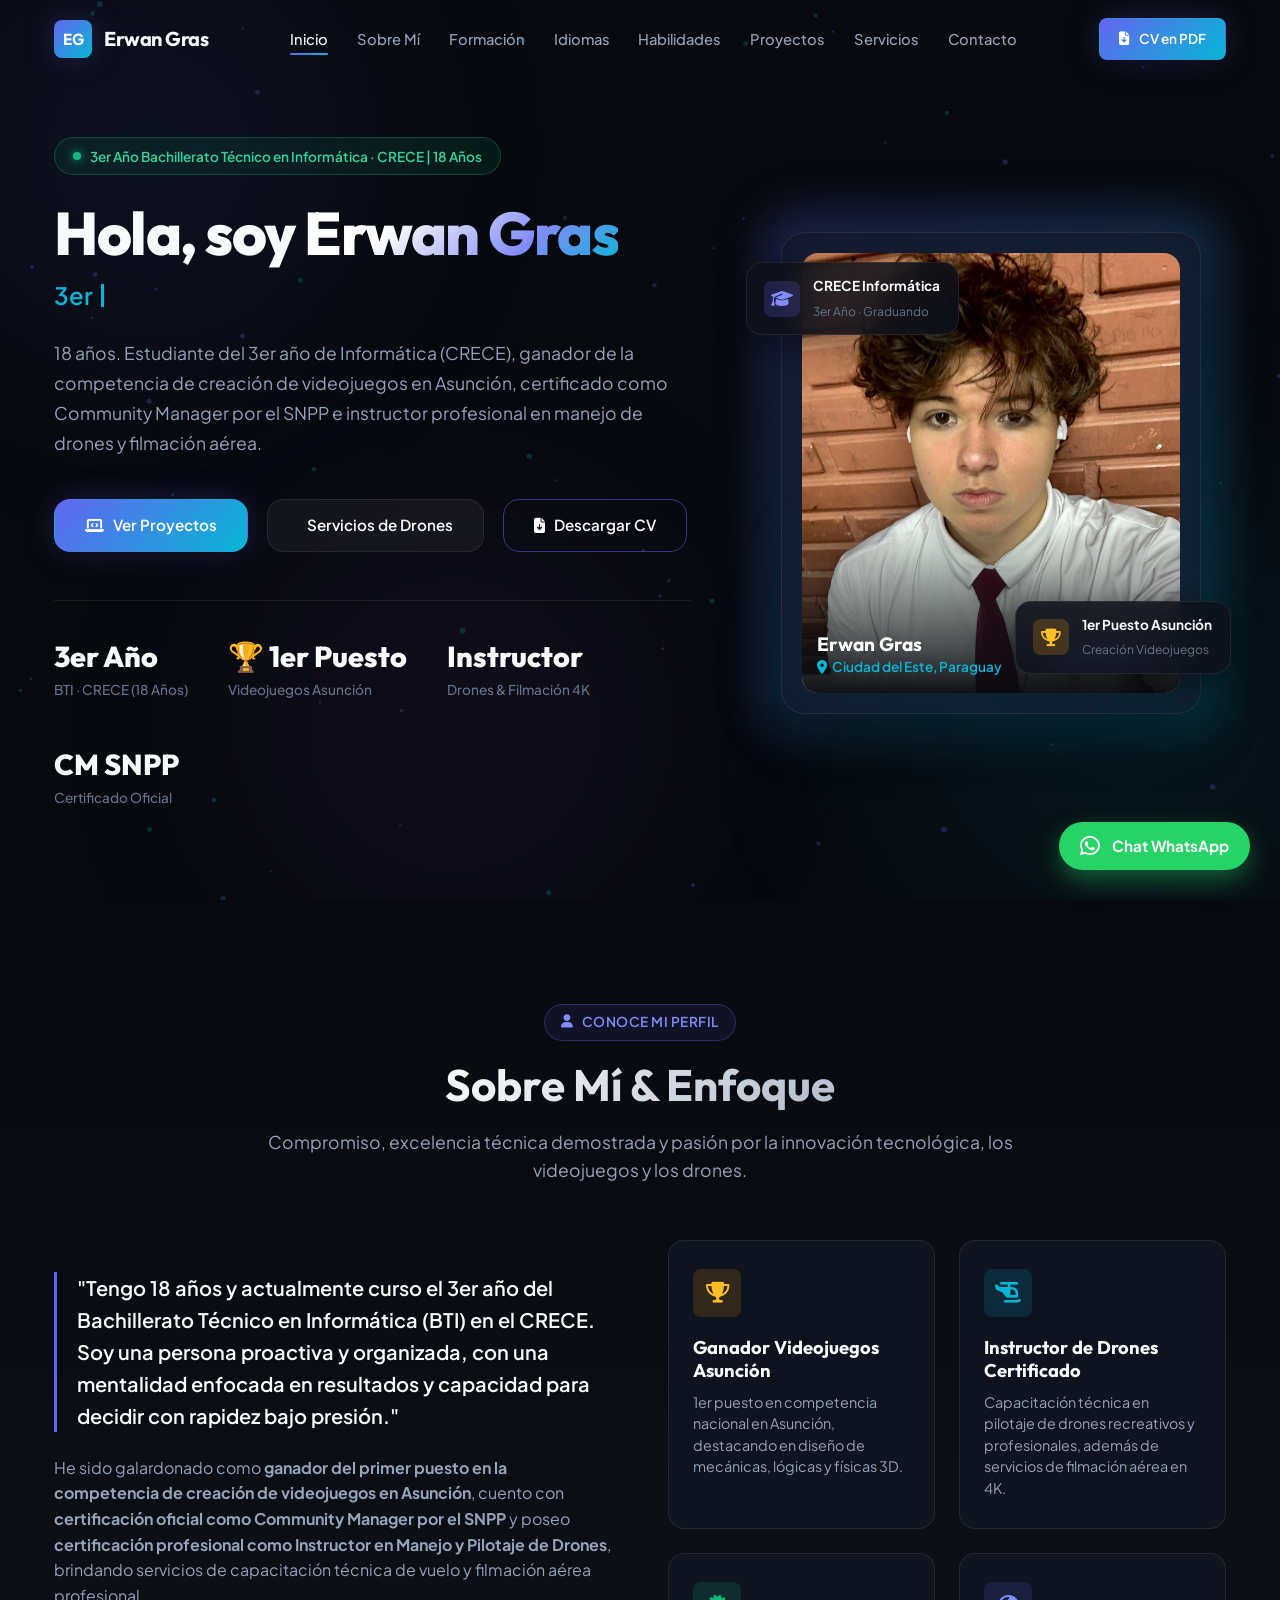
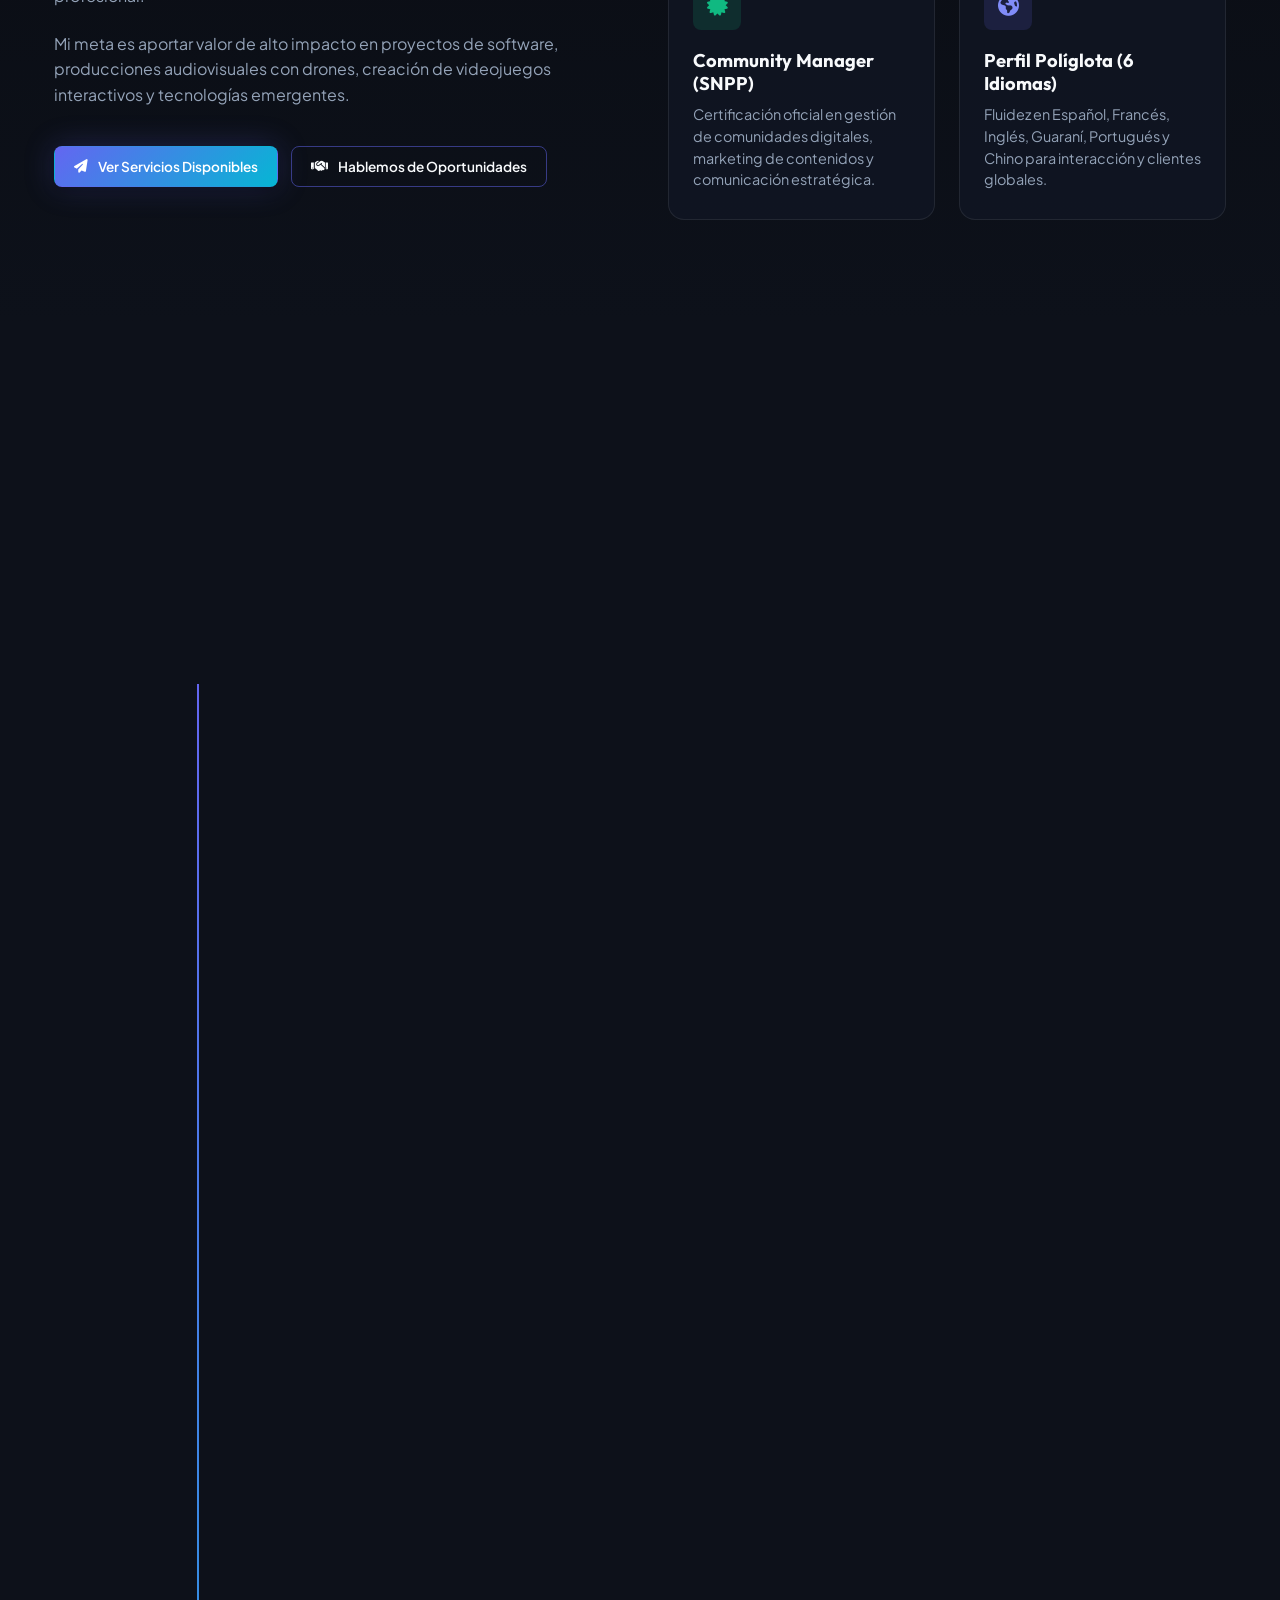
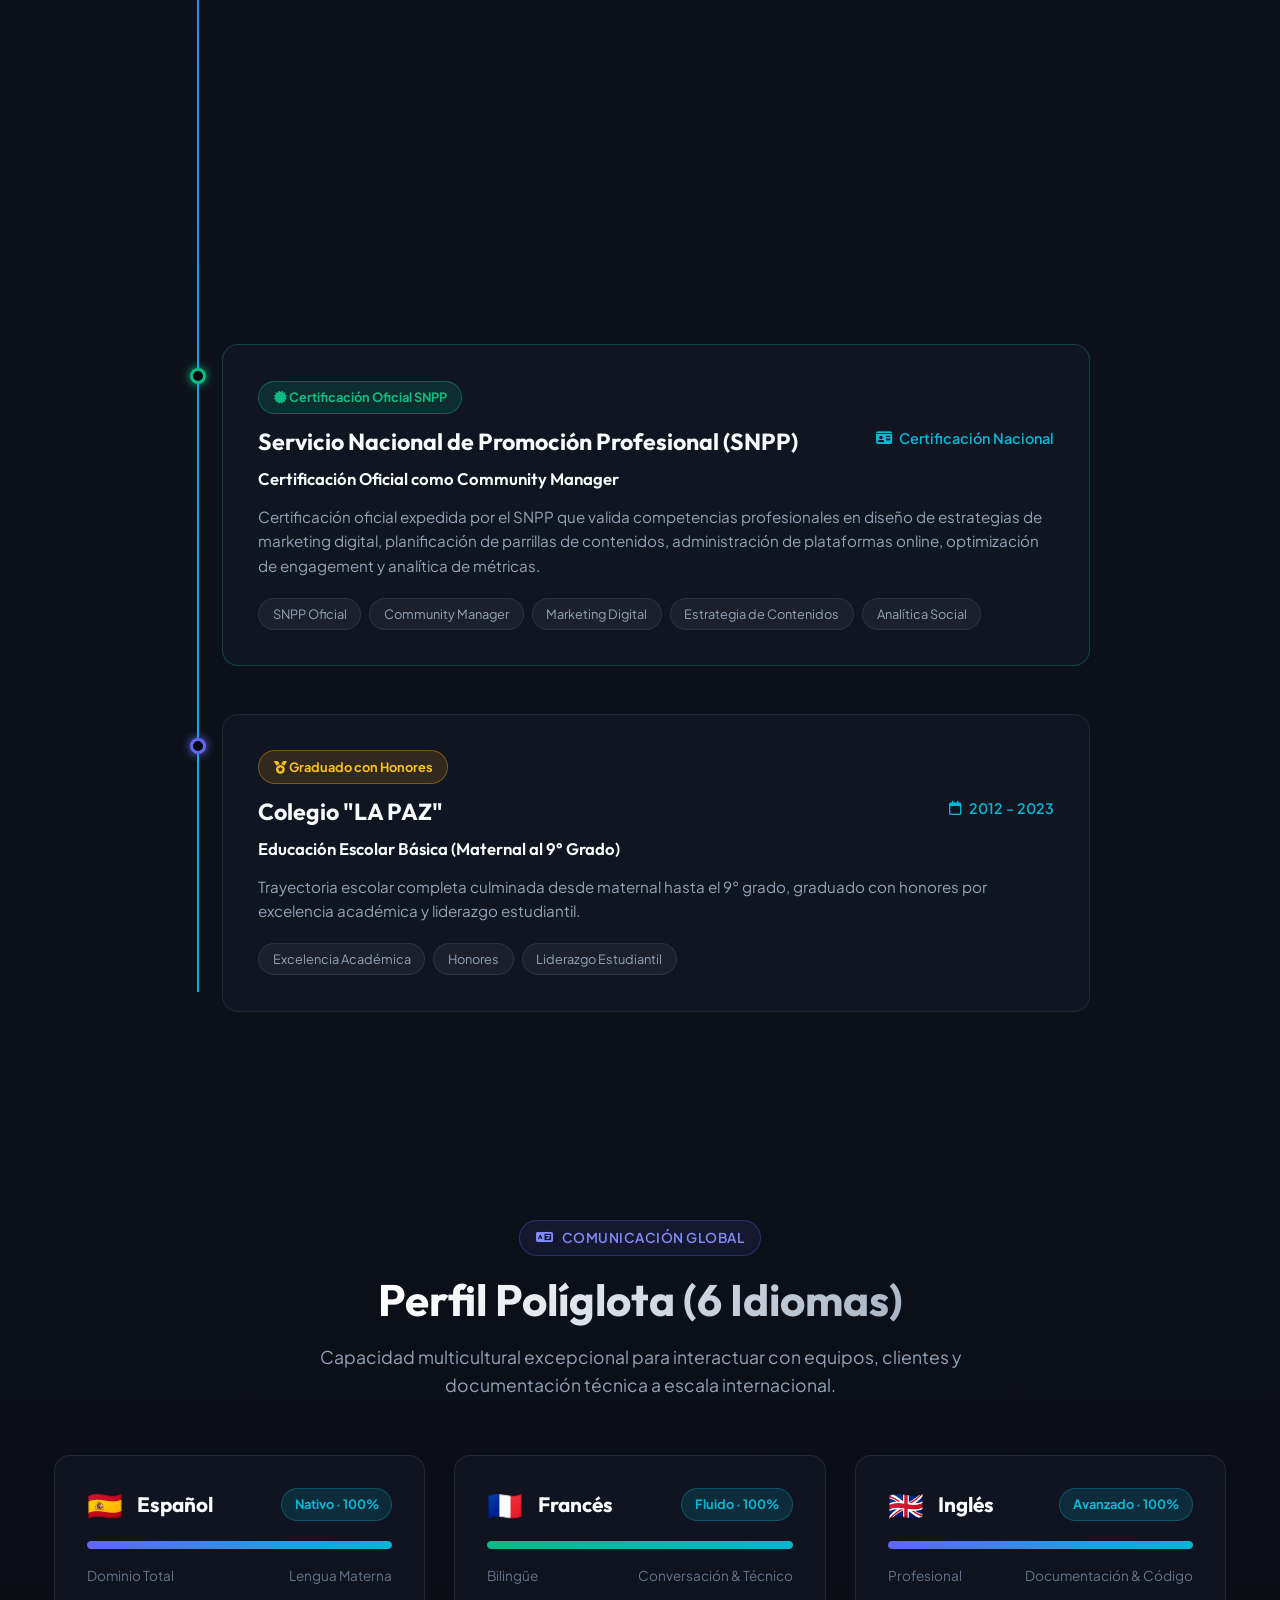
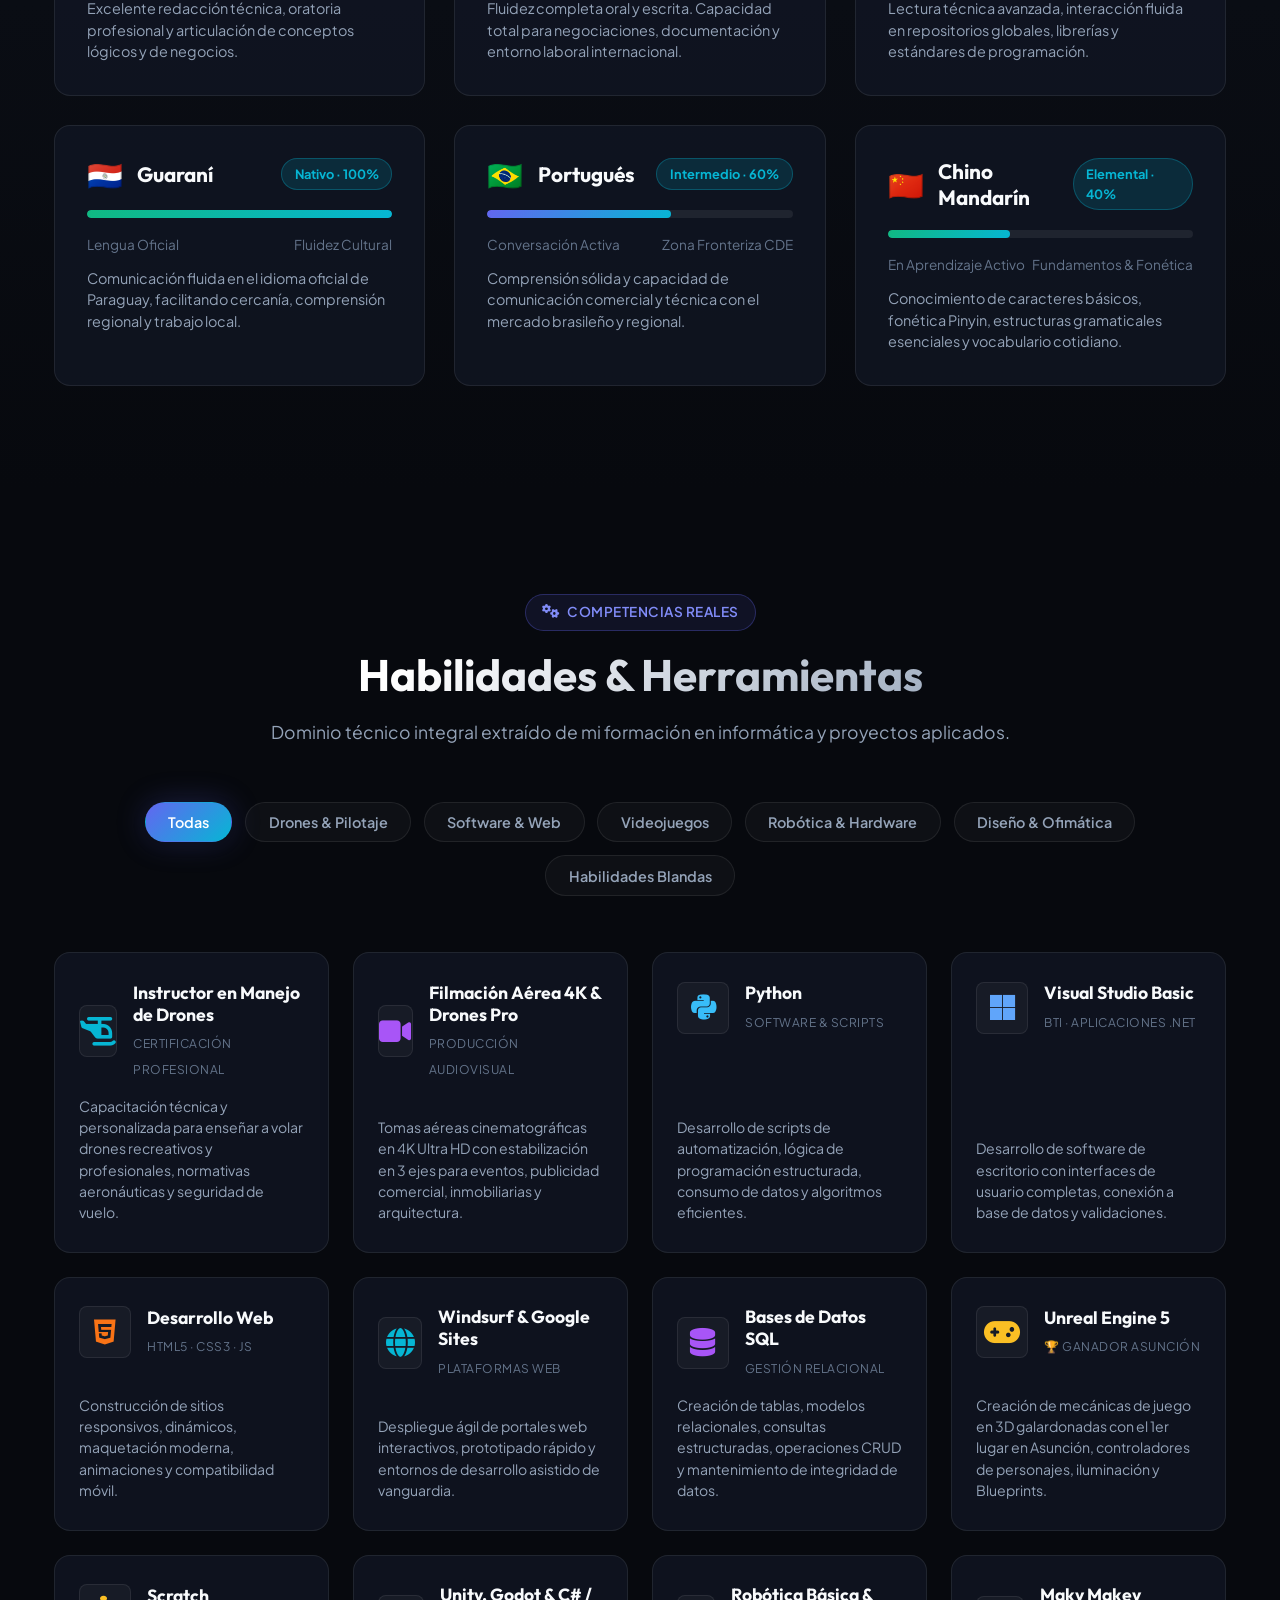
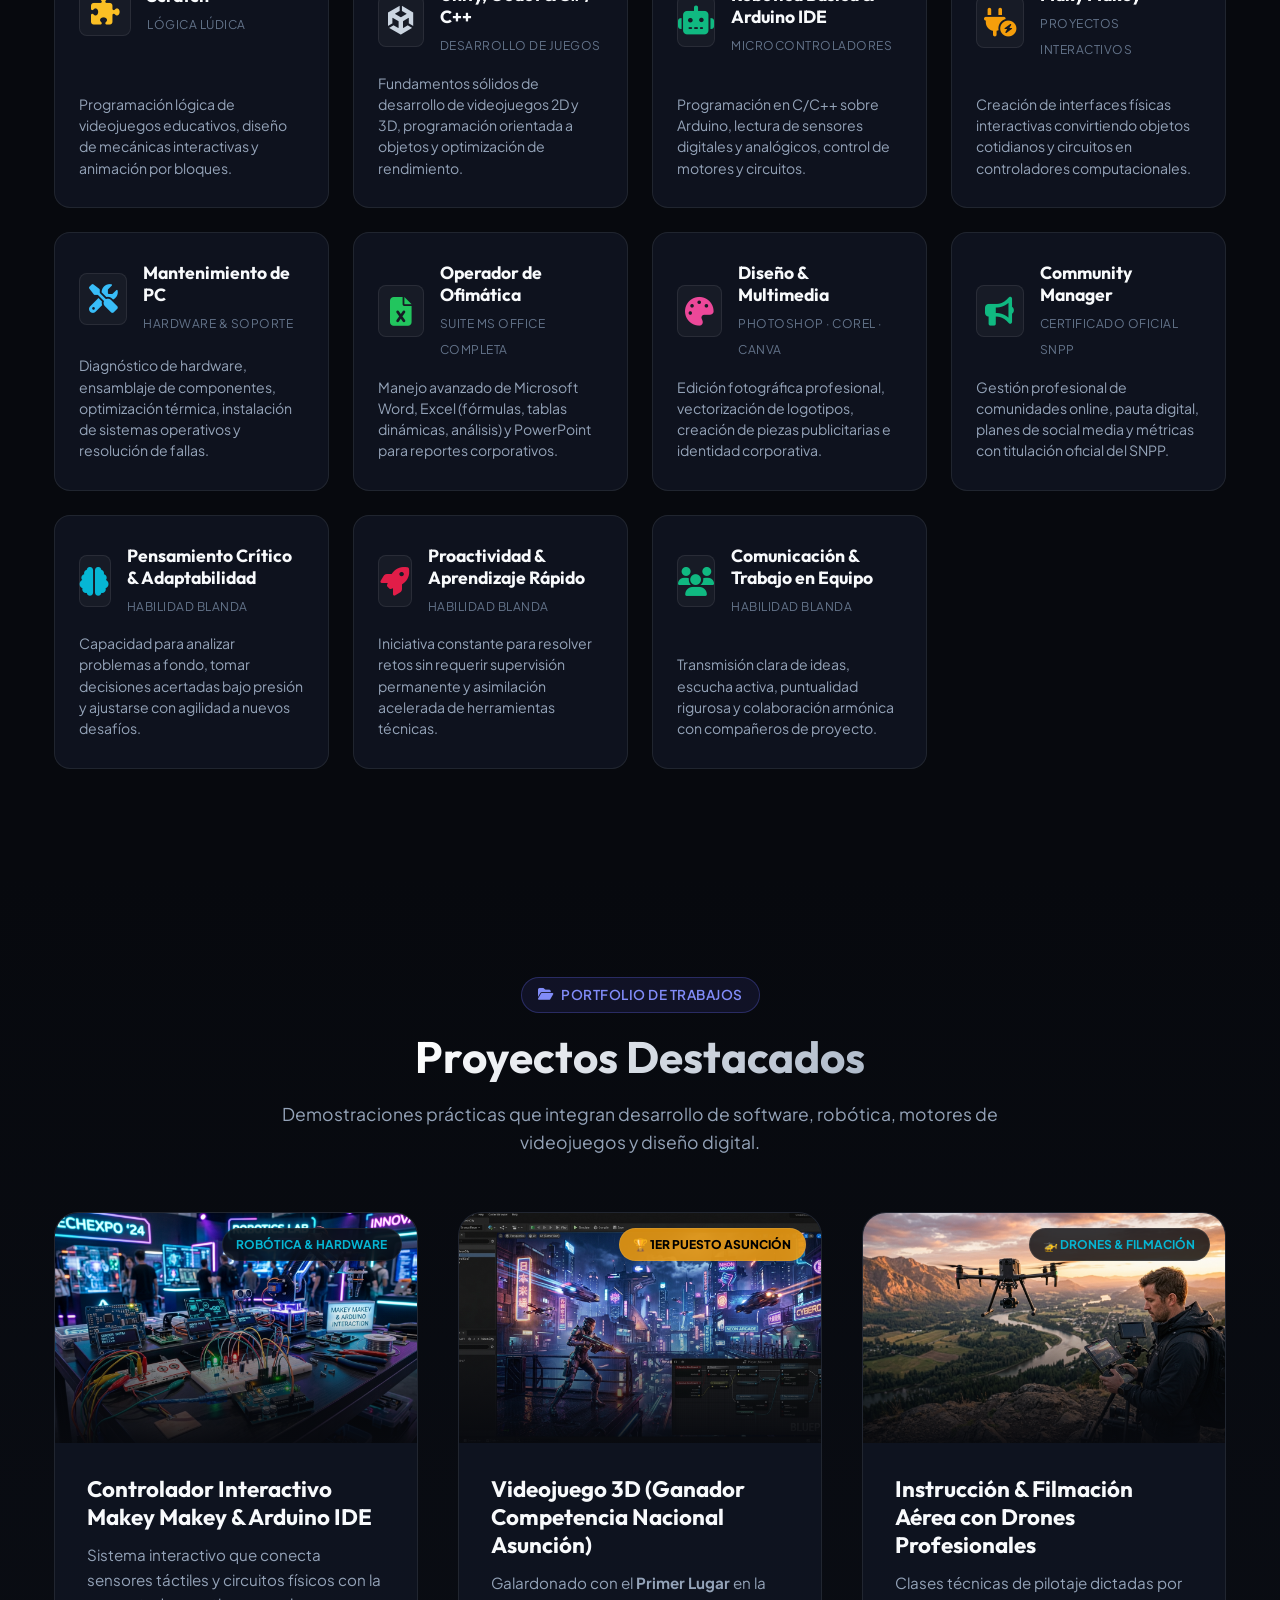
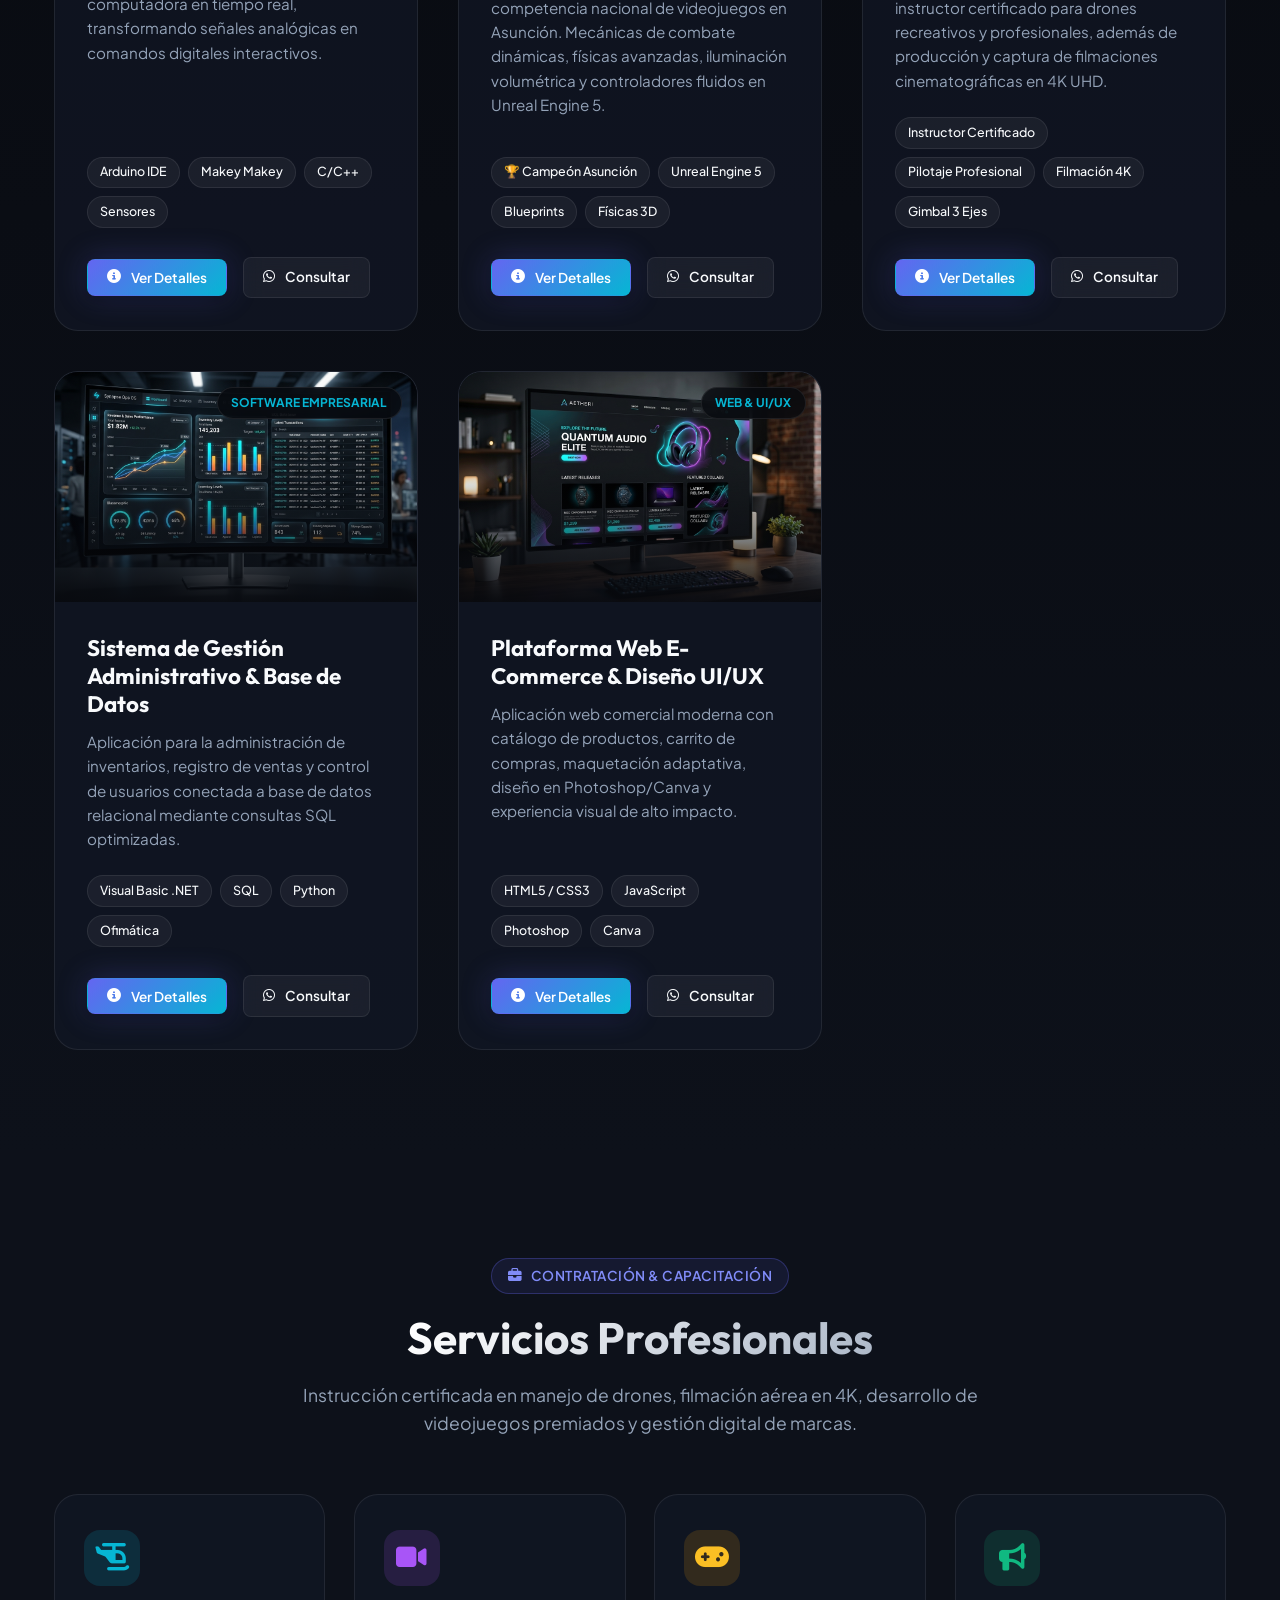
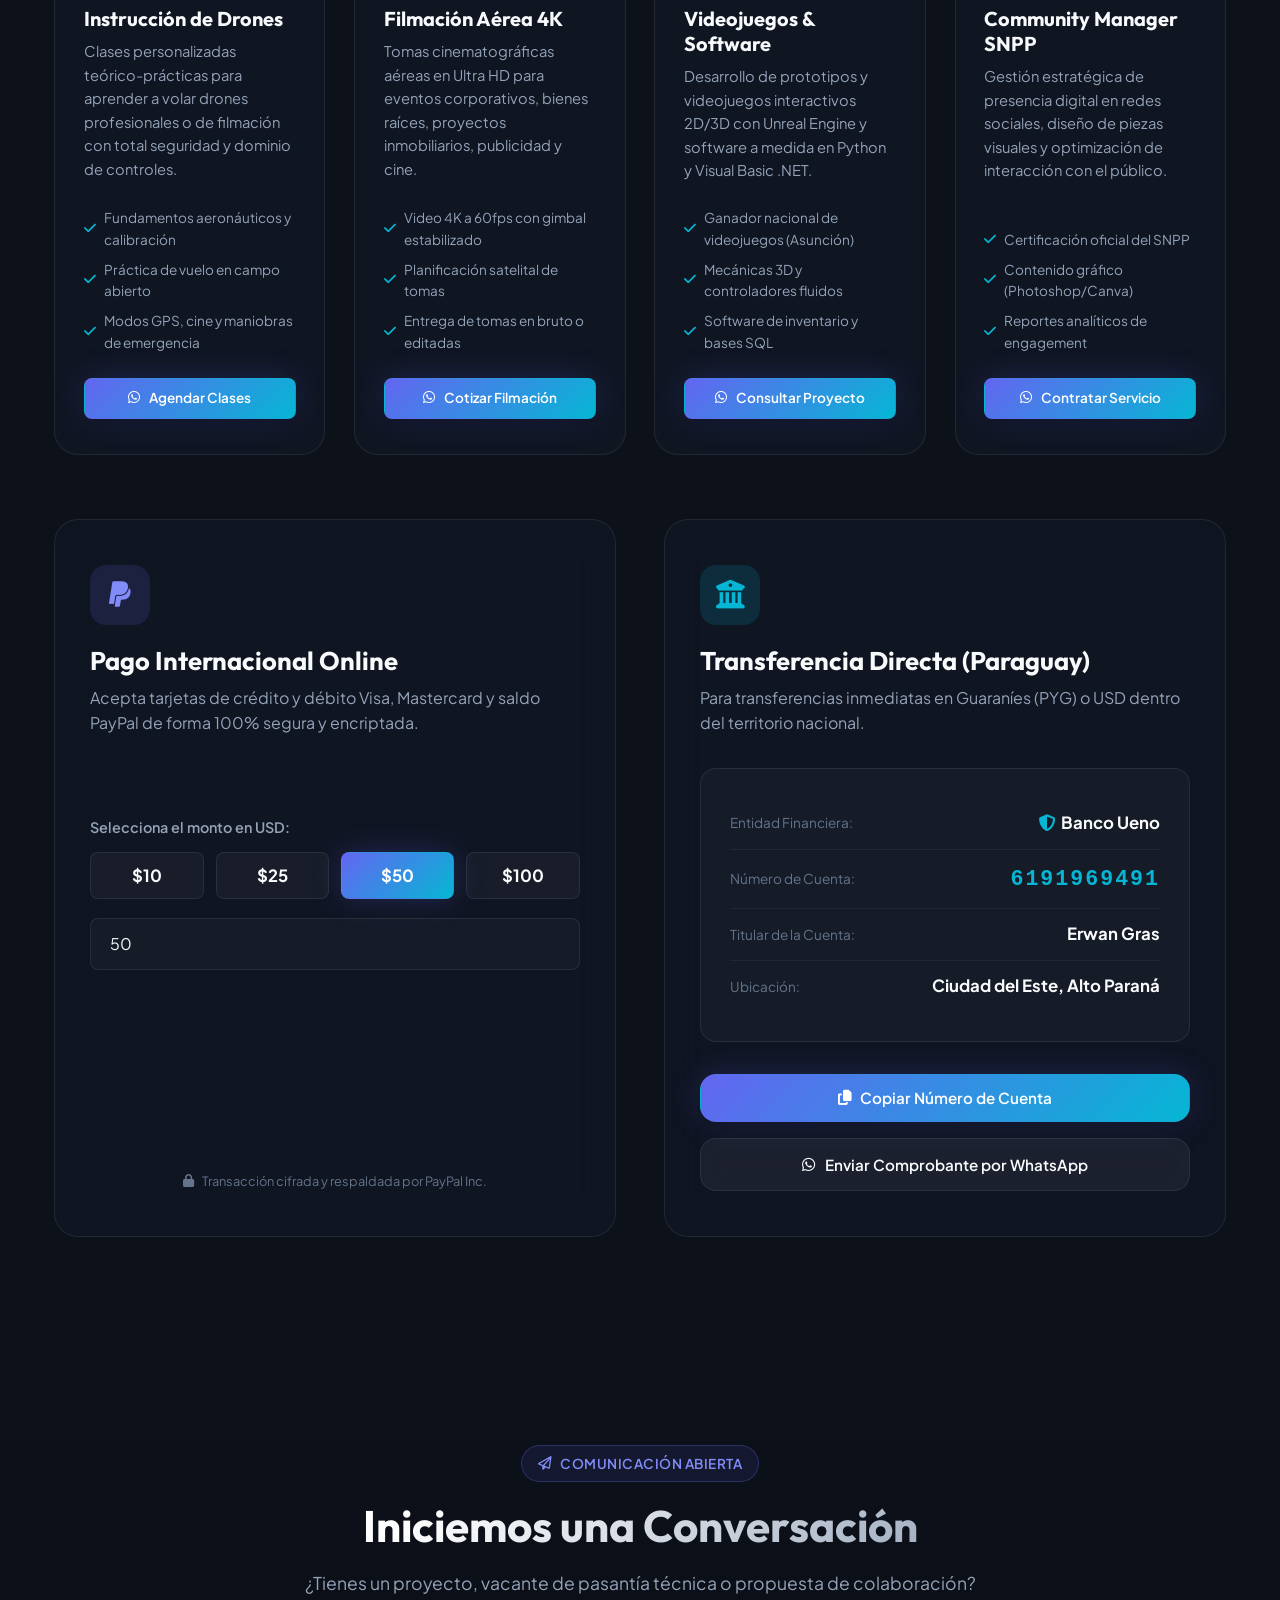
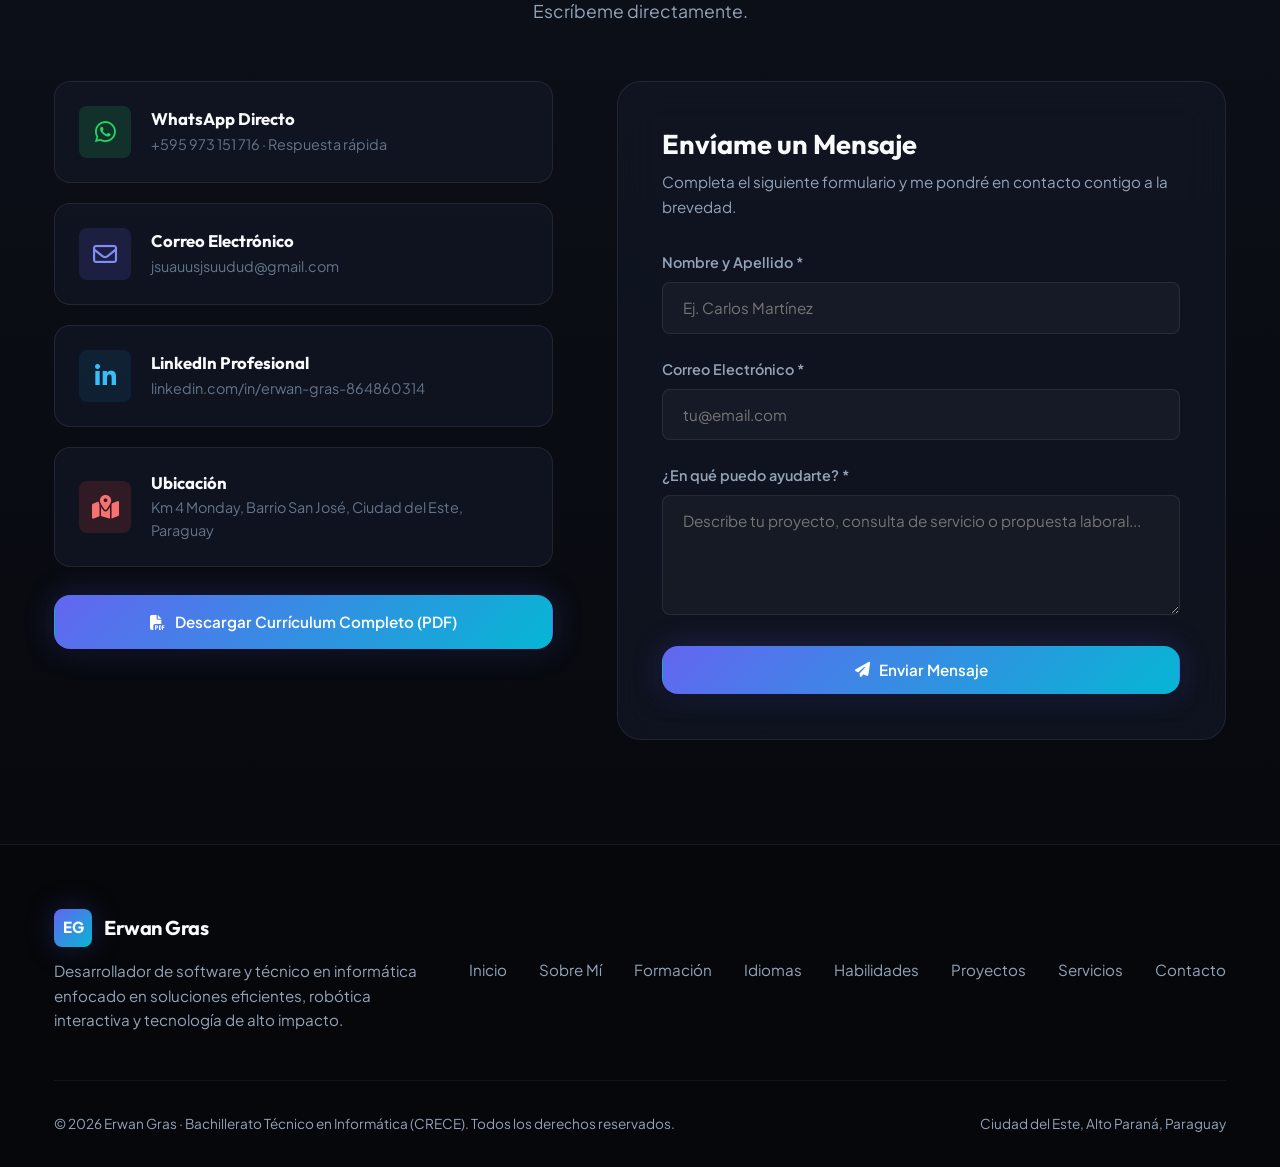
==== index.html @ 9b497cb8 "feat: portafolio profesional de Erwan Gras con proyectos, certificaciones y servicios" ====
<!DOCTYPE html>
<html lang="es">
<head>
    <meta charset="UTF-8">
    <meta name="viewport" content="width=device-width, initial-scale=1.0">
    <title>Erwan Gras | Desarrollador de Software & Técnico en Informática</title>
    <meta name="description" content="Portafolio profesional de Erwan Gras. Estudiante de Bachillerato Técnico en Informática (CRECE), desarrollador de software, videojuegos, robótica con Arduino y Makey Makey, y políglota en 6 idiomas.">
    <meta name="keywords" content="Erwan Gras, desarrollador software, tecnico informatica CRECE, videojuegos Unreal Engine, Python, Arduino, robotica, Ciudad del Este, Paraguay">
    <meta name="author" content="Erwan Gras">
    
    <!-- Open Graph / Meta Compartir -->
    <meta property="og:type" content="website">
    <meta property="og:title" content="Erwan Gras | Desarrollador de Software & Técnico en Informática">
    <meta property="og:description" content="Desarrollo de software, videojuegos, robótica interactiva y soluciones digitales. Ciudad del Este, Paraguay.">
    
    <!-- Google Fonts: Plus Jakarta Sans & Outfit -->
    <link rel="preconnect" href="https://fonts.googleapis.com">
    <link rel="preconnect" href="https://fonts.gstatic.com" crossorigin>
    <link href="https://fonts.googleapis.com/css2?family=Outfit:wght@400;500;600;700;800;900&family=Plus+Jakarta+Sans:wght@300;400;500;600;700;800&display=swap" rel="stylesheet">
    
    <!-- Font Awesome Icons 6.5.1 -->
    <link rel="stylesheet" href="https://cdnjs.cloudflare.com/ajax/libs/font-awesome/6.5.1/css/all.min.css">
    
    <!-- Custom CSS with cache buster -->
    <link rel="stylesheet" href="styles.css?v=2.5">
</head>
<body>

    <!-- Ambient Glow Lighting -->
    <div class="ambient-glow glow-top-left" aria-hidden="true"></div>
    <div class="ambient-glow glow-mid-right" aria-hidden="true"></div>
    <div class="ambient-glow glow-bottom-left" aria-hidden="true"></div>

    <!-- Particle Canvas -->
    <canvas id="particle-canvas" aria-hidden="true"></canvas>

    <!-- Scroll Progress Indicator -->
    <div class="scroll-progress-bar" id="scroll-progress-bar"></div>

    <!-- Global Toast Alert -->
    <div class="toast-container" id="toast-container">
        <div class="toast" id="global-toast">
            <i class="fa-solid fa-circle-check"></i>
            <span id="toast-text">Notificación</span>
        </div>
    </div>

    <!-- Floating WhatsApp Action -->
    <a href="https://wa.me/595973151716?text=Hola%20Erwan,%20he%20visto%20tu%20portafolio%20y%20me%20gustar%C3%ADa%20conversar%20contigo." 
       target="_blank" 
       rel="noopener noreferrer" 
       class="floating-whatsapp" 
       aria-label="Contactar por WhatsApp directo">
        <i class="fa-brands fa-whatsapp"></i>
        <span>Chat WhatsApp</span>
    </a>

    <!-- Scroll to Top Button -->
    <button class="scroll-top-btn" id="scroll-top-btn" aria-label="Volver arriba">
        <i class="fa-solid fa-arrow-up"></i>
    </button>

    <!-- ========================================================================
         NAVBAR
         ======================================================================== -->
    <header>
        <nav class="navbar" id="navbar">
            <div class="nav-container">
                <a href="#inicio" class="brand-logo" aria-label="Ir al inicio de Erwan Gras">
                    <div class="brand-badge">EG</div>
                    <span class="brand-name">Erwan Gras</span>
                </a>

                <ul class="nav-menu" id="nav-menu">
                    <li><a href="#inicio" class="nav-link active">Inicio</a></li>
                    <li><a href="#sobre-mi" class="nav-link">Sobre Mí</a></li>
                    <li><a href="#formacion" class="nav-link">Formación</a></li>
                    <li><a href="#idiomas" class="nav-link">Idiomas</a></li>
                    <li><a href="#habilidades" class="nav-link">Habilidades</a></li>
                    <li><a href="#proyectos" class="nav-link">Proyectos</a></li>
                    <li><a href="#servicios" class="nav-link">Servicios</a></li>
                    <li><a href="#contacto" class="nav-link">Contacto</a></li>
                </ul>

                <div class="nav-actions">
                    <a href="assets/Curriculum_Erwan_Gras.pdf" download="Curriculum_Erwan_Gras.pdf" class="btn btn-primary btn-sm" aria-label="Descargar curriculum vitae en PDF">
                        <i class="fa-solid fa-file-arrow-down"></i>
                        <span>CV en PDF</span>
                    </a>
                    <button class="menu-toggle" id="menu-toggle" aria-label="Alternar menú de navegación">
                        <i class="fa-solid fa-bars"></i>
                    </button>
                </div>
            </div>
        </nav>
    </header>

    <main>
        <!-- ========================================================================
             1. HERO SECTION
             ======================================================================== -->
        <section id="inicio" class="hero">
            <div class="container">
                <div class="hero-grid">
                    
                    <div class="hero-content reveal-fade-up">
                        <div class="status-pill">
                            <span class="status-dot"></span>
                            <span>3er Año Bachillerato Técnico en Informática · CRECE | 18 Años</span>
                        </div>

                        <h1 class="hero-title">
                            Hola, soy <span class="highlight">Erwan Gras</span>
                        </h1>

                        <div class="hero-typewriter-container">
                            <span id="typewriter-text">Desarrollador de Software</span>
                            <span class="typewriter-cursor"></span>
                        </div>

                        <p class="hero-desc">
                            18 años. Estudiante del 3er año de Informática (CRECE), ganador de la competencia de creación de videojuegos en Asunción, certificado como Community Manager por el SNPP e instructor profesional en manejo de drones y filmación aérea.
                        </p>

                        <div class="hero-cta-group">
                            <a href="#proyectos" class="btn btn-primary">
                                <i class="fa-solid fa-laptop-code"></i>
                                <span>Ver Proyectos</span>
                            </a>
                            <a href="#servicios" class="btn btn-secondary">
                                <i class="fa-solid fa-drone"></i>
                                <span>Servicios de Drones</span>
                            </a>
                            <a href="assets/Curriculum_Erwan_Gras.pdf" download="Curriculum_Erwan_Gras.pdf" class="btn btn-outline">
                                <i class="fa-solid fa-file-arrow-down"></i>
                                <span>Descargar CV</span>
                            </a>
                        </div>

                        <div class="hero-stats-row">
                            <div class="stat-item">
                                <span class="stat-number">3er Año</span>
                                <span class="stat-label">BTI · CRECE (18 Años)</span>
                            </div>
                            <div class="stat-item">
                                <span class="stat-number">🏆 1er Puesto</span>
                                <span class="stat-label">Videojuegos Asunción</span>
                            </div>
                            <div class="stat-item">
                                <span class="stat-number">Instructor</span>
                                <span class="stat-label">Drones & Filmación 4K</span>
                            </div>
                            <div class="stat-item">
                                <span class="stat-number">CM SNPP</span>
                                <span class="stat-label">Certificado Oficial</span>
                            </div>
                        </div>
                    </div>

                    <!-- Hero Visual Profile Card -->
                    <div class="hero-visual reveal-fade-up delay-200">
                        <div class="profile-card-wrapper">
                            <div class="profile-card-glow"></div>
                            
                            <!-- Floating Badge 1 -->
                            <div class="floating-chip floating-chip-1">
                                <div class="chip-icon blue">
                                    <i class="fa-solid fa-graduation-cap"></i>
                                </div>
                                <div class="chip-text">
                                    <strong>CRECE Informática</strong>
                                    <span>3er Año · Graduando</span>
                                </div>
                            </div>

                            <!-- Floating Badge 2 -->
                            <div class="floating-chip floating-chip-2">
                                <div class="chip-icon gold">
                                    <i class="fa-solid fa-trophy"></i>
                                </div>
                                <div class="chip-text">
                                    <strong>1er Puesto Asunción</strong>
                                    <span>Creación Videojuegos</span>
                                </div>
                            </div>

                            <div class="profile-card">
                                <div class="profile-img-box">
                                    <img src="assets/profile.jpg" alt="Foto de perfil de Erwan Gras" class="profile-img">
                                    <div class="profile-img-overlay"></div>
                                    <div class="profile-overlay-badge">
                                        <div class="badge-name-role">
                                            <h3>Erwan Gras</h3>
                                            <p><i class="fa-solid fa-location-dot" style="margin-right: 5px;"></i>Ciudad del Este, Paraguay</p>
                                        </div>
                                        <span class="tag-pill" style="background: rgba(99, 102, 241, 0.3); color:#fff; border-color: rgba(99, 102, 241, 0.5);">18 Años · BTI 3°</span>
                                    </div>
                                </div>
                            </div>
                        </div>
                    </div>

                </div>
            </div>
        </section>

        <!-- ========================================================================
             2. SOBRE MÍ SECTION
             ======================================================================== -->
        <section id="sobre-mi" class="section about-section">
            <div class="container">
                <div class="section-header reveal-fade-up">
                    <span class="section-tag"><i class="fa-solid fa-user"></i> Conoce mi perfil</span>
                    <h2 class="section-title">Sobre Mí & Enfoque</h2>
                    <p class="section-desc">Compromiso, excelencia técnica demostrada y pasión por la innovación tecnológica, los videojuegos y los drones.</p>
                </div>

                <div class="about-grid">
                    <div class="about-narrative reveal-fade-up">
                        <p class="lead-text">
                            "Tengo 18 años y actualmente curso el 3er año del Bachillerato Técnico en Informática (BTI) en el CRECE. Soy una persona proactiva y organizada, con una mentalidad enfocada en resultados y capacidad para decidir con rapidez bajo presión."
                        </p>
                        <p>
                            He sido galardonado como <strong>ganador del primer puesto en la competencia de creación de videojuegos en Asunción</strong>, cuento con <strong>certificación oficial como Community Manager por el SNPP</strong> y poseo <strong>certificación profesional como Instructor en Manejo y Pilotaje de Drones</strong>, brindando servicios de capacitación técnica de vuelo y filmación aérea profesional.
                        </p>
                        <p>
                            Mi meta es aportar valor de alto impacto en proyectos de software, producciones audiovisuales con drones, creación de videojuegos interactivos y tecnologías emergentes.
                        </p>
                        <div style="margin-top: 1rem; display: flex; gap: 0.8rem; flex-wrap: wrap;">
                            <a href="#servicios" class="btn btn-primary btn-sm">
                                <i class="fa-solid fa-paper-plane"></i>
                                <span>Ver Servicios Disponibles</span>
                            </a>
                            <a href="#contacto" class="btn btn-outline btn-sm">
                                <i class="fa-solid fa-handshake"></i>
                                <span>Hablemos de Oportunidades</span>
                            </a>
                        </div>
                    </div>

                    <div class="about-features-grid reveal-fade-up delay-200">
                        <div class="feature-box">
                            <div class="feature-icon-wrapper" style="background: rgba(245, 158, 11, 0.15); color: #fbbf24;">
                                <i class="fa-solid fa-trophy"></i>
                            </div>
                            <h4>Ganador Videojuegos Asunción</h4>
                            <p>1er puesto en competencia nacional en Asunción, destacando en diseño de mecánicas, lógicas y físicas 3D.</p>
                        </div>

                        <div class="feature-box">
                            <div class="feature-icon-wrapper" style="background: rgba(6, 182, 212, 0.15); color: var(--accent-cyan);">
                                <i class="fa-solid fa-helicopter"></i>
                            </div>
                            <h4>Instructor de Drones Certificado</h4>
                            <p>Capacitación técnica en pilotaje de drones recreativos y profesionales, además de servicios de filmación aérea en 4K.</p>
                        </div>

                        <div class="feature-box">
                            <div class="feature-icon-wrapper" style="background: rgba(16, 185, 129, 0.15); color: var(--accent-emerald);">
                                <i class="fa-solid fa-certificate"></i>
                            </div>
                            <h4>Community Manager (SNPP)</h4>
                            <p>Certificación oficial en gestión de comunidades digitales, marketing de contenidos y comunicación estratégica.</p>
                        </div>

                        <div class="feature-box">
                            <div class="feature-icon-wrapper" style="background: rgba(99, 102, 241, 0.15); color: var(--primary-light);">
                                <i class="fa-solid fa-earth-americas"></i>
                            </div>
                            <h4>Perfil Políglota (6 Idiomas)</h4>
                            <p>Fluidez en Español, Francés, Inglés, Guaraní, Portugués y Chino para interacción y clientes globales.</p>
                        </div>
                    </div>
                </div>
            </div>
        </section>

        <!-- ========================================================================
             3. EDUCACIÓN & TRAYECTORIA SECTION
             ======================================================================== -->
        <section id="formacion" class="section education-section">
            <div class="container">
                <div class="section-header reveal-fade-up">
                    <span class="section-tag"><i class="fa-solid fa-graduation-cap"></i> Formación Académica</span>
                    <h2 class="section-title">Educación & Méritos</h2>
                    <p class="section-desc">Bases sólidas en ciencias informáticas, excelencia estudiantil y compromiso continuo con el aprendizaje.</p>
                </div>

                <div class="timeline-wrapper">
                    <div class="timeline-line"></div>

                    <!-- Item 1: CRECE 3er Año -->
                    <div class="timeline-item reveal-fade-up">
                        <div class="timeline-node"></div>
                        <div class="timeline-card">
                            <span class="timeline-badge">En curso · 3er Año (Graduando)</span>
                            <div class="timeline-header">
                                <h3 class="timeline-institution">Centro Regional de Educación "DR. JOSÉ GASPAR RODRÍGUEZ DE FRANCIA" (CRECE)</h3>
                                <span class="timeline-period"><i class="fa-regular fa-calendar"></i> 2024 - 2026 (Presente)</span>
                            </div>
                            <h4 class="timeline-degree">Bachillerato Técnico en Informática (BTI) · 3er Año</h4>
                            <p class="timeline-details">
                                Cursando actualmente el <strong>3er y último año de graduación</strong>. Formación de excelencia técnica que integra programación orientada a objetos y backend con Python y Visual Basic .NET, bases de datos relacionales en SQL, ensamble de hardware, robótica con microcontroladores Arduino y redes de comunicación.
                            </p>
                            <div class="timeline-tags">
                                <span class="tag-pill">3er Año Graduando</span>
                                <span class="tag-pill">Visual Studio Basic</span>
                                <span class="tag-pill">Python</span>
                                <span class="tag-pill">Bases de Datos SQL</span>
                                <span class="tag-pill">Robótica Arduino</span>
                                <span class="tag-pill">Hardware & Redes</span>
                            </div>
                        </div>
                    </div>

                    <!-- Item 2: Ganador Videojuegos Asunción -->
                    <div class="timeline-item reveal-fade-up delay-100">
                        <div class="timeline-node" style="border-color: #fbbf24; box-shadow: 0 0 10px #fbbf24;"></div>
                        <div class="timeline-card" style="border-color: rgba(245, 158, 11, 0.3);">
                            <span class="timeline-badge honors" style="background: rgba(245, 158, 11, 0.15); color: #fbbf24; border-color: rgba(245, 158, 11, 0.4);">
                                <i class="fa-solid fa-trophy"></i> 1er Puesto Nacional · Campeón
                            </span>
                            <div class="timeline-header">
                                <h3 class="timeline-institution">Competencia de Creación de Videojuegos · Asunción</h3>
                                <span class="timeline-period"><i class="fa-solid fa-award"></i> Asunción, Paraguay</span>
                            </div>
                            <h4 class="timeline-degree">Ganador del Primer Lugar en Desarrollo de Videojuegos</h4>
                            <p class="timeline-details">
                                Galardonado con el <strong>Primer Lugar</strong> en la competencia nacional de desarrollo de videojuegos realizada en la capital del país. Reconocido por el jurado evaluador por la innovación en mecánicas de juego en 3D, controladores de movimiento fluidos, físicas dinámicas y arquitectura de código eficiente.
                            </p>
                            <div class="timeline-tags">
                                <span class="tag-pill">1er Lugar Nacional</span>
                                <span class="tag-pill">Unreal Engine 5</span>
                                <span class="tag-pill">Scratch / C++</span>
                                <span class="tag-pill">Diseño Lúdico 3D</span>
                                <span class="tag-pill">Físicas & Colisiones</span>
                            </div>
                        </div>
                    </div>

                    <!-- Item 3: Certificación Instructor Drones -->
                    <div class="timeline-item reveal-fade-up delay-200">
                        <div class="timeline-node" style="border-color: var(--accent-cyan); box-shadow: 0 0 10px var(--accent-cyan);"></div>
                        <div class="timeline-card" style="border-color: rgba(6, 182, 212, 0.3);">
                            <span class="timeline-badge" style="background: rgba(6, 182, 212, 0.15); color: var(--accent-cyan); border-color: rgba(6, 182, 212, 0.4);">
                                <i class="fa-solid fa-helicopter"></i> Certificación Profesional
                            </span>
                            <div class="timeline-header">
                                <h3 class="timeline-institution">Certificación Profesional como Instructor de Manejo de Drones</h3>
                                <span class="timeline-period"><i class="fa-solid fa-certificate"></i> Habilitación Oficial</span>
                            </div>
                            <h4 class="timeline-degree">Instructor en Pilotaje de Drones Profesionales & Filmación Aérea</h4>
                            <p class="timeline-details">
                                Acreditación como <strong>Instructor de Vuelo</strong> capacitado para la enseñanza teórica y práctica de pilotaje de drones recreativos y de grado profesional. Servicios activos de capacitación personalizada en seguridad de vuelo, calibración de sensores, modos cinemáticos y producción de filmación aérea 4K.
                            </p>
                            <div class="timeline-tags">
                                <span class="tag-pill">Instructor de Vuelo</span>
                                <span class="tag-pill">Drones Profesionales</span>
                                <span class="tag-pill">Filmación Aérea 4K</span>
                                <span class="tag-pill">Capacitación Técnica</span>
                                <span class="tag-pill">Seguridad Operacional</span>
                            </div>
                        </div>
                    </div>

                    <!-- Item 4: Certificación Community Manager SNPP -->
                    <div class="timeline-item reveal-fade-up delay-300">
                        <div class="timeline-node" style="border-color: var(--accent-emerald); box-shadow: 0 0 10px var(--accent-emerald);"></div>
                        <div class="timeline-card" style="border-color: rgba(16, 185, 129, 0.3);">
                            <span class="timeline-badge" style="background: rgba(16, 185, 129, 0.15); color: var(--accent-emerald); border-color: rgba(16, 185, 129, 0.4);">
                                <i class="fa-solid fa-certificate"></i> Certificación Oficial SNPP
                            </span>
                            <div class="timeline-header">
                                <h3 class="timeline-institution">Servicio Nacional de Promoción Profesional (SNPP)</h3>
                                <span class="timeline-period"><i class="fa-solid fa-id-card"></i> Certificación Nacional</span>
                            </div>
                            <h4 class="timeline-degree">Certificación Oficial como Community Manager</h4>
                            <p class="timeline-details">
                                Certificación oficial expedida por el SNPP que valida competencias profesionales en diseño de estrategias de marketing digital, planificación de parrillas de contenidos, administración de plataformas online, optimización de engagement y analítica de métricas.
                            </p>
                            <div class="timeline-tags">
                                <span class="tag-pill">SNPP Oficial</span>
                                <span class="tag-pill">Community Manager</span>
                                <span class="tag-pill">Marketing Digital</span>
                                <span class="tag-pill">Estrategia de Contenidos</span>
                                <span class="tag-pill">Analítica Social</span>
                            </div>
                        </div>
                    </div>

                    <!-- Item 5: Colegio La Paz -->
                    <div class="timeline-item reveal-fade-up delay-400">
                        <div class="timeline-node"></div>
                        <div class="timeline-card">
                            <span class="timeline-badge honors"><i class="fa-solid fa-medal"></i> Graduado con Honores</span>
                            <div class="timeline-header">
                                <h3 class="timeline-institution">Colegio "LA PAZ"</h3>
                                <span class="timeline-period"><i class="fa-regular fa-calendar"></i> 2012 - 2023</span>
                            </div>
                            <h4 class="timeline-degree">Educación Escolar Básica (Maternal al 9° Grado)</h4>
                            <p class="timeline-details">
                                Trayectoria escolar completa culminada desde maternal hasta el 9° grado, graduado con honores por excelencia académica y liderazgo estudiantil.
                            </p>
                            <div class="timeline-tags">
                                <span class="tag-pill">Excelencia Académica</span>
                                <span class="tag-pill">Honores</span>
                                <span class="tag-pill">Liderazgo Estudiantil</span>
                            </div>
                        </div>
                    </div>

                </div>
            </div>
        </section>

        <!-- ========================================================================
             4. IDIOMAS (PERFIL POLÍGLOTA) SECTION
             ======================================================================== -->
        <section id="idiomas" class="section languages-section">
            <div class="container">
                <div class="section-header reveal-fade-up">
                    <span class="section-tag"><i class="fa-solid fa-language"></i> Comunicación Global</span>
                    <h2 class="section-title">Perfil Políglota (6 Idiomas)</h2>
                    <p class="section-desc">Capacidad multicultural excepcional para interactuar con equipos, clientes y documentación técnica a escala internacional.</p>
                </div>

                <div class="languages-grid">
                    
                    <!-- Español -->
                    <div class="lang-card reveal-fade-up">
                        <div class="lang-header">
                            <div class="lang-info">
                                <span class="lang-flag">🇪🇸</span>
                                <h3 class="lang-name">Español</h3>
                            </div>
                            <span class="lang-level-badge">Nativo · 100%</span>
                        </div>
                        <div class="lang-progress-container">
                            <div class="lang-progress-bar" data-percent="100"></div>
                        </div>
                        <div class="lang-meta">
                            <span>Dominio Total</span>
                            <span>Lengua Materna</span>
                        </div>
                        <p class="lang-desc">Excelente redacción técnica, oratoria profesional y articulación de conceptos lógicos y de negocios.</p>
                    </div>

                    <!-- Francés -->
                    <div class="lang-card reveal-fade-up delay-100">
                        <div class="lang-header">
                            <div class="lang-info">
                                <span class="lang-flag">🇫🇷</span>
                                <h3 class="lang-name">Francés</h3>
                            </div>
                            <span class="lang-level-badge">Fluido · 100%</span>
                        </div>
                        <div class="lang-progress-container">
                            <div class="lang-progress-bar" data-percent="100"></div>
                        </div>
                        <div class="lang-meta">
                            <span>Bilingüe</span>
                            <span>Conversación & Técnico</span>
                        </div>
                        <p class="lang-desc">Fluidez completa oral y escrita. Capacidad total para negociaciones, documentación y entorno laboral internacional.</p>
                    </div>

                    <!-- Inglés -->
                    <div class="lang-card reveal-fade-up delay-200">
                        <div class="lang-header">
                            <div class="lang-info">
                                <span class="lang-flag">🇬🇧</span>
                                <h3 class="lang-name">Inglés</h3>
                            </div>
                            <span class="lang-level-badge">Avanzado · 100%</span>
                        </div>
                        <div class="lang-progress-container">
                            <div class="lang-progress-bar" data-percent="100"></div>
                        </div>
                        <div class="lang-meta">
                            <span>Profesional</span>
                            <span>Documentación & Código</span>
                        </div>
                        <p class="lang-desc">Lectura técnica avanzada, interacción fluida en repositorios globales, librerías y estándares de programación.</p>
                    </div>

                    <!-- Guaraní -->
                    <div class="lang-card reveal-fade-up">
                        <div class="lang-header">
                            <div class="lang-info">
                                <span class="lang-flag">🇵🇾</span>
                                <h3 class="lang-name">Guaraní</h3>
                            </div>
                            <span class="lang-level-badge">Nativo · 100%</span>
                        </div>
                        <div class="lang-progress-container">
                            <div class="lang-progress-bar" data-percent="100"></div>
                        </div>
                        <div class="lang-meta">
                            <span>Lengua Oficial</span>
                            <span>Fluidez Cultural</span>
                        </div>
                        <p class="lang-desc">Comunicación fluida en el idioma oficial de Paraguay, facilitando cercanía, comprensión regional y trabajo local.</p>
                    </div>

                    <!-- Portugués -->
                    <div class="lang-card reveal-fade-up delay-100">
                        <div class="lang-header">
                            <div class="lang-info">
                                <span class="lang-flag">🇧🇷</span>
                                <h3 class="lang-name">Portugués</h3>
                            </div>
                            <span class="lang-level-badge">Intermedio · 60%</span>
                        </div>
                        <div class="lang-progress-container">
                            <div class="lang-progress-bar" data-percent="60"></div>
                        </div>
                        <div class="lang-meta">
                            <span>Conversación Activa</span>
                            <span>Zona Fronteriza CDE</span>
                        </div>
                        <p class="lang-desc">Comprensión sólida y capacidad de comunicación comercial y técnica con el mercado brasileño y regional.</p>
                    </div>

                    <!-- Chino -->
                    <div class="lang-card reveal-fade-up delay-200">
                        <div class="lang-header">
                            <div class="lang-info">
                                <span class="lang-flag">🇨🇳</span>
                                <h3 class="lang-name">Chino Mandarín</h3>
                            </div>
                            <span class="lang-level-badge">Elemental · 40%</span>
                        </div>
                        <div class="lang-progress-container">
                            <div class="lang-progress-bar" data-percent="40"></div>
                        </div>
                        <div class="lang-meta">
                            <span>En Aprendizaje Activo</span>
                            <span>Fundamentos & Fonética</span>
                        </div>
                        <p class="lang-desc">Conocimiento de caracteres básicos, fonética Pinyin, estructuras gramaticales esenciales y vocabulario cotidiano.</p>
                    </div>

                </div>
            </div>
        </section>

        <!-- ========================================================================
             5. HABILIDADES TÉCNICAS & BLANDAS (SKILLS HUB)
             ======================================================================== -->
        <section id="habilidades" class="section skills-section">
            <div class="container">
                <div class="section-header reveal-fade-up">
                    <span class="section-tag"><i class="fa-solid fa-gears"></i> Competencias Reales</span>
                    <h2 class="section-title">Habilidades & Herramientas</h2>
                    <p class="section-desc">Dominio técnico integral extraído de mi formación en informática y proyectos aplicados.</p>
                </div>

                <!-- Category Filter Buttons -->
                <div class="skills-filter-nav reveal-fade-up">
                    <button class="filter-btn active" data-filter="all">Todas</button>
                    <button class="filter-btn" data-filter="drones">Drones & Pilotaje</button>
                    <button class="filter-btn" data-filter="software">Software & Web</button>
                    <button class="filter-btn" data-filter="games">Videojuegos</button>
                    <button class="filter-btn" data-filter="hardware">Robótica & Hardware</button>
                    <button class="filter-btn" data-filter="design">Diseño & Ofimática</button>
                    <button class="filter-btn" data-filter="soft">Habilidades Blandas</button>
                </div>

                <div class="skills-grid">
                    
                    <!-- Instructor en Manejo y Pilotaje de Drones -->
                    <div class="skill-card reveal-fade-up" data-category="drones">
                        <div class="skill-top">
                            <div class="skill-icon"><i class="fa-solid fa-helicopter" style="color: #06b6d4;"></i></div>
                            <div class="skill-meta">
                                <h4>Instructor en Manejo de Drones</h4>
                                <span class="skill-category-badge">Certificación Profesional</span>
                            </div>
                        </div>
                        <p>Capacitación técnica y personalizada para enseñar a volar drones recreativos y profesionales, normativas aeronáuticas y seguridad de vuelo.</p>
                    </div>

                    <!-- Filmación Aérea Profesional con Drones -->
                    <div class="skill-card reveal-fade-up delay-100" data-category="drones">
                        <div class="skill-top">
                            <div class="skill-icon"><i class="fa-solid fa-video" style="color: #a855f7;"></i></div>
                            <div class="skill-meta">
                                <h4>Filmación Aérea 4K & Drones Pro</h4>
                                <span class="skill-category-badge">Producción Audiovisual</span>
                            </div>
                        </div>
                        <p>Tomas aéreas cinematográficas en 4K Ultra HD con estabilización en 3 ejes para eventos, publicidad comercial, inmobiliarias y arquitectura.</p>
                    </div>

                    <!-- Python -->
                    <div class="skill-card reveal-fade-up" data-category="software">
                        <div class="skill-top">
                            <div class="skill-icon"><i class="fa-brands fa-python" style="color: #38bdf8;"></i></div>
                            <div class="skill-meta">
                                <h4>Python</h4>
                                <span class="skill-category-badge">Software & Scripts</span>
                            </div>
                        </div>
                        <p>Desarrollo de scripts de automatización, lógica de programación estructurada, consumo de datos y algoritmos eficientes.</p>
                    </div>

                    <!-- Visual Studio Basic (.NET) -->
                    <div class="skill-card reveal-fade-up" data-category="software">
                        <div class="skill-top">
                            <div class="skill-icon"><i class="fa-brands fa-microsoft" style="color: #60a5fa;"></i></div>
                            <div class="skill-meta">
                                <h4>Visual Studio Basic</h4>
                                <span class="skill-category-badge">BTI · Aplicaciones .NET</span>
                            </div>
                        </div>
                        <p>Desarrollo de software de escritorio con interfaces de usuario completas, conexión a base de datos y validaciones.</p>
                    </div>

                    <!-- HTML5, CSS3 & JavaScript -->
                    <div class="skill-card reveal-fade-up" data-category="software">
                        <div class="skill-top">
                            <div class="skill-icon"><i class="fa-brands fa-html5" style="color: #f97316;"></i></div>
                            <div class="skill-meta">
                                <h4>Desarrollo Web</h4>
                                <span class="skill-category-badge">HTML5 · CSS3 · JS</span>
                            </div>
                        </div>
                        <p>Construcción de sitios responsivos, dinámicos, maquetación moderna, animaciones y compatibilidad móvil.</p>
                    </div>

                    <!-- Windsurf & Google Sites -->
                    <div class="skill-card reveal-fade-up" data-category="software">
                        <div class="skill-top">
                            <div class="skill-icon"><i class="fa-solid fa-globe" style="color: #06b6d4;"></i></div>
                            <div class="skill-meta">
                                <h4>Windsurf & Google Sites</h4>
                                <span class="skill-category-badge">Plataformas Web</span>
                            </div>
                        </div>
                        <p>Despliegue ágil de portales web interactivos, prototipado rápido y entornos de desarrollo asistido de vanguardia.</p>
                    </div>

                    <!-- SQL & Bases de Datos -->
                    <div class="skill-card reveal-fade-up" data-category="software">
                        <div class="skill-top">
                            <div class="skill-icon"><i class="fa-solid fa-database" style="color: #a855f7;"></i></div>
                            <div class="skill-meta">
                                <h4>Bases de Datos SQL</h4>
                                <span class="skill-category-badge">Gestión Relacional</span>
                            </div>
                        </div>
                        <p>Creación de tablas, modelos relacionales, consultas estructuradas, operaciones CRUD y mantenimiento de integridad de datos.</p>
                    </div>

                    <!-- Unreal Engine (Ganador Asunción) -->
                    <div class="skill-card reveal-fade-up" data-category="games">
                        <div class="skill-top">
                            <div class="skill-icon"><i class="fa-solid fa-gamepad" style="color: #fbbf24;"></i></div>
                            <div class="skill-meta">
                                <h4>Unreal Engine 5</h4>
                                <span class="skill-category-badge">🏆 Ganador Asunción</span>
                            </div>
                        </div>
                        <p>Creación de mecánicas de juego en 3D galardonadas con el 1er lugar en Asunción, controladores de personajes, iluminación y Blueprints.</p>
                    </div>

                    <!-- Scratch -->
                    <div class="skill-card reveal-fade-up" data-category="games">
                        <div class="skill-top">
                            <div class="skill-icon"><i class="fa-solid fa-puzzle-piece" style="color: #fbbf24;"></i></div>
                            <div class="skill-meta">
                                <h4>Scratch</h4>
                                <span class="skill-category-badge">Lógica Lúdica</span>
                            </div>
                        </div>
                        <p>Programación lógica de videojuegos educativos, diseño de mecánicas interactivas y animación por bloques.</p>
                    </div>

                    <!-- Unity, Godot & C# / C++ -->
                    <div class="skill-card reveal-fade-up" data-category="games">
                        <div class="skill-top">
                            <div class="skill-icon"><i class="fa-brands fa-unity" style="color: #cbd5e1;"></i></div>
                            <div class="skill-meta">
                                <h4>Unity, Godot & C# / C++</h4>
                                <span class="skill-category-badge">Desarrollo de Juegos</span>
                            </div>
                        </div>
                        <p>Fundamentos sólidos de desarrollo de videojuegos 2D y 3D, programación orientada a objetos y optimización de rendimiento.</p>
                    </div>

                    <!-- Robótica & Arduino IDE -->
                    <div class="skill-card reveal-fade-up" data-category="hardware">
                        <div class="skill-top">
                            <div class="skill-icon"><i class="fa-solid fa-robot" style="color: #10b981;"></i></div>
                            <div class="skill-meta">
                                <h4>Robótica Básica & Arduino IDE</h4>
                                <span class="skill-category-badge">Microcontroladores</span>
                            </div>
                        </div>
                        <p>Programación en C/C++ sobre Arduino, lectura de sensores digitales y analógicos, control de motores y circuitos.</p>
                    </div>

                    <!-- Makey Makey & Proyectos Interactivos -->
                    <div class="skill-card reveal-fade-up" data-category="hardware">
                        <div class="skill-top">
                            <div class="skill-icon"><i class="fa-solid fa-plug-circle-bolt" style="color: #f59e0b;"></i></div>
                            <div class="skill-meta">
                                <h4>Maky Makey</h4>
                                <span class="skill-category-badge">Proyectos Interactivos</span>
                            </div>
                        </div>
                        <p>Creación de interfaces físicas interactivas convirtiendo objetos cotidianos y circuitos en controladores computacionales.</p>
                    </div>

                    <!-- Ensamblaje y Mantenimiento de Computadoras -->
                    <div class="skill-card reveal-fade-up" data-category="hardware">
                        <div class="skill-top">
                            <div class="skill-icon"><i class="fa-solid fa-screwdriver-wrench" style="color: #38bdf8;"></i></div>
                            <div class="skill-meta">
                                <h4>Mantenimiento de PC</h4>
                                <span class="skill-category-badge">Hardware & Soporte</span>
                            </div>
                        </div>
                        <p>Diagnóstico de hardware, ensamblaje de componentes, optimización térmica, instalación de sistemas operativos y resolución de fallas.</p>
                    </div>

                    <!-- Operador de Ofimática & Microsoft Office -->
                    <div class="skill-card reveal-fade-up" data-category="design">
                        <div class="skill-top">
                            <div class="skill-icon"><i class="fa-solid fa-file-excel" style="color: #22c55e;"></i></div>
                            <div class="skill-meta">
                                <h4>Operador de Ofimática</h4>
                                <span class="skill-category-badge">Suite MS Office Completa</span>
                            </div>
                        </div>
                        <p>Manejo avanzado de Microsoft Word, Excel (fórmulas, tablas dinámicas, análisis) y PowerPoint para reportes corporativos.</p>
                    </div>

                    <!-- Diseño Gráfico: Canva, Photoshop & CorelDRAW -->
                    <div class="skill-card reveal-fade-up" data-category="design">
                        <div class="skill-top">
                            <div class="skill-icon"><i class="fa-solid fa-palette" style="color: #ec4899;"></i></div>
                            <div class="skill-meta">
                                <h4>Diseño & Multimedia</h4>
                                <span class="skill-category-badge">Photoshop · Corel · Canva</span>
                            </div>
                        </div>
                        <p>Edición fotográfica profesional, vectorización de logotipos, creación de piezas publicitarias e identidad corporativa.</p>
                    </div>

                    <!-- Community Manager Certificado SNPP -->
                    <div class="skill-card reveal-fade-up" data-category="design">
                        <div class="skill-top">
                            <div class="skill-icon"><i class="fa-solid fa-bullhorn" style="color: #10b981;"></i></div>
                            <div class="skill-meta">
                                <h4>Community Manager</h4>
                                <span class="skill-category-badge">Certificado Oficial SNPP</span>
                            </div>
                        </div>
                        <p>Gestión profesional de comunidades online, pauta digital, planes de social media y métricas con titulación oficial del SNPP.</p>
                    </div>

                    <!-- Soft Skill: Decisión Rápida & Adaptabilidad -->
                    <div class="skill-card reveal-fade-up" data-category="soft">
                        <div class="skill-top">
                            <div class="skill-icon"><i class="fa-solid fa-brain" style="color: #06b6d4;"></i></div>
                            <div class="skill-meta">
                                <h4>Pensamiento Crítico & Adaptabilidad</h4>
                                <span class="skill-category-badge">Habilidad Blanda</span>
                            </div>
                        </div>
                        <p>Capacidad para analizar problemas a fondo, tomar decisiones acertadas bajo presión y ajustarse con agilidad a nuevos desafíos.</p>
                    </div>

                    <!-- Soft Skill: Proactividad & Aprendizaje Rápido -->
                    <div class="skill-card reveal-fade-up" data-category="soft">
                        <div class="skill-top">
                            <div class="skill-icon"><i class="fa-solid fa-rocket" style="color: #e11d48;"></i></div>
                            <div class="skill-meta">
                                <h4>Proactividad & Aprendizaje Rápido</h4>
                                <span class="skill-category-badge">Habilidad Blanda</span>
                            </div>
                        </div>
                        <p>Iniciativa constante para resolver retos sin requerir supervisión permanente y asimilación acelerada de herramientas técnicas.</p>
                    </div>

                    <!-- Soft Skill: Trabajo en Equipo & Comunicación -->
                    <div class="skill-card reveal-fade-up" data-category="soft">
                        <div class="skill-top">
                            <div class="skill-icon"><i class="fa-solid fa-users" style="color: #10b981;"></i></div>
                            <div class="skill-meta">
                                <h4>Comunicación & Trabajo en Equipo</h4>
                                <span class="skill-category-badge">Habilidad Blanda</span>
                            </div>
                        </div>
                        <p>Transmisión clara de ideas, escucha activa, puntualidad rigurosa y colaboración armónica con compañeros de proyecto.</p>
                    </div>

                </div>
            </div>
        </section>

        <!-- ========================================================================
             6. PROYECTOS DESTACADOS SECTION
             ======================================================================== -->
        <section id="proyectos" class="section projects-section">
            <div class="container">
                <div class="section-header reveal-fade-up">
                    <span class="section-tag"><i class="fa-solid fa-folder-open"></i> Portfolio de Trabajos</span>
                    <h2 class="section-title">Proyectos Destacados</h2>
                    <p class="section-desc">Demostraciones prácticas que integran desarrollo de software, robótica, motores de videojuegos y diseño digital.</p>
                </div>

                <div class="projects-grid">
                    
                    <!-- Proyecto 1: Makey Makey & Arduino -->
                    <div class="project-card reveal-fade-up">
                        <div class="project-thumb-box">
                            <img src="assets/project-robotics.jpg" alt="Controlador Interactivo Robótica Arduino y Makey Makey" class="project-thumb">
                            <div class="project-overlay"></div>
                            <span class="project-category-tag">Robótica & Hardware</span>
                        </div>
                        <div class="project-body">
                            <h3 class="project-title">Controlador Interactivo Makey Makey & Arduino IDE</h3>
                            <p class="project-desc">
                                Sistema interactivo que conecta sensores táctiles y circuitos físicos con la computadora en tiempo real, transformando señales analógicas en comandos digitales interactivos.
                            </p>
                            <div class="project-tech-stack">
                                <span class="tech-badge">Arduino IDE</span>
                                <span class="tech-badge">Makey Makey</span>
                                <span class="tech-badge">C/C++</span>
                                <span class="tech-badge">Sensores</span>
                            </div>
                            <div class="project-actions">
                                <button class="btn btn-primary btn-sm" onclick="openProjectModal('robotics')">
                                    <i class="fa-solid fa-circle-info"></i>
                                    <span>Ver Detalles</span>
                                </button>
                                <a href="https://wa.me/595973151716?text=Hola%20Erwan,%20me%20interes%C3%B3%20tu%20proyecto%20de%20Rob%C3%B3tica%20y%20Arduino." target="_blank" rel="noopener noreferrer" class="btn btn-secondary btn-sm" title="Consultar por WhatsApp">
                                    <i class="fa-brands fa-whatsapp"></i>
                                    <span>Consultar</span>
                                </a>
                            </div>
                        </div>
                    </div>

                    <!-- Proyecto 2: Unreal Engine & Videojuegos Ganador Asunción -->
                    <div class="project-card reveal-fade-up delay-100">
                        <div class="project-thumb-box">
                            <img src="assets/project-game.jpg" alt="Videojuego en Unreal Engine 5 Ganador Asunción" class="project-thumb">
                            <div class="project-overlay"></div>
                            <span class="project-category-tag" style="background: rgba(245, 158, 11, 0.85); color: #000; font-weight:800;">🏆 1er Puesto Asunción</span>
                        </div>
                        <div class="project-body">
                            <h3 class="project-title">Videojuego 3D (Ganador Competencia Nacional Asunción)</h3>
                            <p class="project-desc">
                                Galardonado con el <strong>Primer Lugar</strong> en la competencia nacional de videojuegos en Asunción. Mecánicas de combate dinámicas, físicas avanzadas, iluminación volumétrica y controladores fluidos en Unreal Engine 5.
                            </p>
                            <div class="project-tech-stack">
                                <span class="tech-badge">🏆 Campeón Asunción</span>
                                <span class="tech-badge">Unreal Engine 5</span>
                                <span class="tech-badge">Blueprints</span>
                                <span class="tech-badge">Físicas 3D</span>
                            </div>
                            <div class="project-actions">
                                <button class="btn btn-primary btn-sm" onclick="openProjectModal('videogame')">
                                    <i class="fa-solid fa-circle-info"></i>
                                    <span>Ver Detalles</span>
                                </button>
                                <a href="https://wa.me/595973151716?text=Hola%20Erwan,%20me%20gustar%C3%ADa%20saber%20m%C3%A1s%20sobre%20tu%20videojuego%20premiado%20en%20Asunci%C3%B3n." target="_blank" rel="noopener noreferrer" class="btn btn-secondary btn-sm" title="Consultar por WhatsApp">
                                    <i class="fa-brands fa-whatsapp"></i>
                                    <span>Consultar</span>
                                </a>
                            </div>
                        </div>
                    </div>

                    <!-- Proyecto 3: Drones Profesionales & Filmación Aérea -->
                    <div class="project-card reveal-fade-up delay-200">
                        <div class="project-thumb-box">
                            <img src="assets/project-drone.jpg" alt="Instrucción y Filmación Aérea con Drones Profesionales" class="project-thumb">
                            <div class="project-overlay"></div>
                            <span class="project-category-tag">🚁 Drones & Filmación</span>
                        </div>
                        <div class="project-body">
                            <h3 class="project-title">Instrucción & Filmación Aérea con Drones Profesionales</h3>
                            <p class="project-desc">
                                Clases técnicas de pilotaje dictadas por instructor certificado para drones recreativos y profesionales, además de producción y captura de filmaciones cinematográficas en 4K UHD.
                            </p>
                            <div class="project-tech-stack">
                                <span class="tech-badge">Instructor Certificado</span>
                                <span class="tech-badge">Pilotaje Profesional</span>
                                <span class="tech-badge">Filmación 4K</span>
                                <span class="tech-badge">Gimbal 3 Ejes</span>
                            </div>
                            <div class="project-actions">
                                <button class="btn btn-primary btn-sm" onclick="openProjectModal('drone')">
                                    <i class="fa-solid fa-circle-info"></i>
                                    <span>Ver Detalles</span>
                                </button>
                                <a href="https://wa.me/595973151716?text=Hola%20Erwan,%20deseo%20consultar%20por%20tus%20servicios%20de%20clases%20o%20filmaci%C3%B3n%20con%20drones." target="_blank" rel="noopener noreferrer" class="btn btn-secondary btn-sm" title="Consultar por WhatsApp">
                                    <i class="fa-brands fa-whatsapp"></i>
                                    <span>Consultar</span>
                                </a>
                            </div>
                        </div>
                    </div>

                    <!-- Proyecto 4: Sistema de Gestión SQL & Visual Studio -->
                    <div class="project-card reveal-fade-up">
                        <div class="project-thumb-box">
                            <img src="assets/project-management.jpg" alt="Software de Gestión Empresarial y Bases de Datos SQL" class="project-thumb">
                            <div class="project-overlay"></div>
                            <span class="project-category-tag">Software Empresarial</span>
                        </div>
                        <div class="project-body">
                            <h3 class="project-title">Sistema de Gestión Administrativo & Base de Datos</h3>
                            <p class="project-desc">
                                Aplicación para la administración de inventarios, registro de ventas y control de usuarios conectada a base de datos relacional mediante consultas SQL optimizadas.
                            </p>
                            <div class="project-tech-stack">
                                <span class="tech-badge">Visual Basic .NET</span>
                                <span class="tech-badge">SQL</span>
                                <span class="tech-badge">Python</span>
                                <span class="tech-badge">Ofimática</span>
                            </div>
                            <div class="project-actions">
                                <button class="btn btn-primary btn-sm" onclick="openProjectModal('management')">
                                    <i class="fa-solid fa-circle-info"></i>
                                    <span>Ver Detalles</span>
                                </button>
                                <a href="https://wa.me/595973151716?text=Hola%20Erwan,%20quisiera%20informaci%C3%B3n%20sobre%20tus%20sistemas%20de%20gesti%C3%B3n%20y%20bases%20de%20datos." target="_blank" rel="noopener noreferrer" class="btn btn-secondary btn-sm" title="Consultar por WhatsApp">
                                    <i class="fa-brands fa-whatsapp"></i>
                                    <span>Consultar</span>
                                </a>
                            </div>
                        </div>
                    </div>

                    <!-- Proyecto 5: E-Commerce & UI/UX -->
                    <div class="project-card reveal-fade-up delay-100">
                        <div class="project-thumb-box">
                            <img src="assets/project-web.jpg" alt="Plataforma Web E-Commerce y Diseño UI/UX" class="project-thumb">
                            <div class="project-overlay"></div>
                            <span class="project-category-tag">Web & UI/UX</span>
                        </div>
                        <div class="project-body">
                            <h3 class="project-title">Plataforma Web E-Commerce & Diseño UI/UX</h3>
                            <p class="project-desc">
                                Aplicación web comercial moderna con catálogo de productos, carrito de compras, maquetación adaptativa, diseño en Photoshop/Canva y experiencia visual de alto impacto.
                            </p>
                            <div class="project-tech-stack">
                                <span class="tech-badge">HTML5 / CSS3</span>
                                <span class="tech-badge">JavaScript</span>
                                <span class="tech-badge">Photoshop</span>
                                <span class="tech-badge">Canva</span>
                            </div>
                            <div class="project-actions">
                                <button class="btn btn-primary btn-sm" onclick="openProjectModal('web')">
                                    <i class="fa-solid fa-circle-info"></i>
                                    <span>Ver Detalles</span>
                                </button>
                                <a href="https://wa.me/595973151716?text=Hola%20Erwan,%20me%20interesa%20un%20sitio%20web%20o%20e-commerce." target="_blank" rel="noopener noreferrer" class="btn btn-secondary btn-sm" title="Consultar por WhatsApp">
                                    <i class="fa-brands fa-whatsapp"></i>
                                    <span>Consultar</span>
                                </a>
                            </div>
                        </div>
                    </div>

                </div>
            </div>
        </section>

        <!-- ========================================================================
             7. SERVICIOS & MÉTODOS DE PAGO (PAYPAL & BANCO UENO)
             ======================================================================== -->
        <section id="servicios" class="section services-section">
            <div class="container">
                <div class="section-header reveal-fade-up">
                    <span class="section-tag"><i class="fa-solid fa-briefcase"></i> Contratación & Capacitación</span>
                    <h2 class="section-title">Servicios Profesionales</h2>
                    <p class="section-desc">Instrucción certificada en manejo de drones, filmación aérea en 4K, desarrollo de videojuegos premiados y gestión digital de marcas.</p>
                </div>

                <!-- Tarjetas de Oferta de Servicios -->
                <div class="services-offerings-grid reveal-fade-up">
                    
                    <!-- Servicio 1: Clases e Instrucción de Drones -->
                    <div class="service-offer-card">
                        <div class="service-offer-icon drone">
                            <i class="fa-solid fa-helicopter"></i>
                        </div>
                        <h3>Instrucción de Drones</h3>
                        <p>Clases personalizadas teórico-prácticas para aprender a volar drones profesionales o de filmación con total seguridad y dominio de controles.</p>
                        <ul class="service-offer-features">
                            <li><i class="fa-solid fa-check"></i> Fundamentos aeronáuticos y calibración</li>
                            <li><i class="fa-solid fa-check"></i> Práctica de vuelo en campo abierto</li>
                            <li><i class="fa-solid fa-check"></i> Modos GPS, cine y maniobras de emergencia</li>
                        </ul>
                        <a href="https://wa.me/595973151716?text=Hola%20Erwan,%20me%20gustar%C3%ADa%20tomar%20clases%20de%20manejo%20de%20drones%20profesionales." target="_blank" rel="noopener noreferrer" class="btn btn-primary btn-sm" style="width: 100%;">
                            <i class="fa-brands fa-whatsapp"></i>
                            <span>Agendar Clases</span>
                        </a>
                    </div>

                    <!-- Servicio 2: Filmación Aérea 4K -->
                    <div class="service-offer-card">
                        <div class="service-offer-icon film">
                            <i class="fa-solid fa-video"></i>
                        </div>
                        <h3>Filmación Aérea 4K</h3>
                        <p>Tomas cinematográficas aéreas en Ultra HD para eventos corporativos, bienes raíces, proyectos inmobiliarios, publicidad y cine.</p>
                        <ul class="service-offer-features">
                            <li><i class="fa-solid fa-check"></i> Video 4K a 60fps con gimbal estabilizado</li>
                            <li><i class="fa-solid fa-check"></i> Planificación satelital de tomas</li>
                            <li><i class="fa-solid fa-check"></i> Entrega de tomas en bruto o editadas</li>
                        </ul>
                        <a href="https://wa.me/595973151716?text=Hola%20Erwan,%20necesito%20un%20servicio%20de%20filmaci%C3%B3n%20a%C3%A9rea%20con%20drone%20profesional." target="_blank" rel="noopener noreferrer" class="btn btn-primary btn-sm" style="width: 100%;">
                            <i class="fa-brands fa-whatsapp"></i>
                            <span>Cotizar Filmación</span>
                        </a>
                    </div>

                    <!-- Servicio 3: Videojuegos & Software -->
                    <div class="service-offer-card">
                        <div class="service-offer-icon game">
                            <i class="fa-solid fa-gamepad"></i>
                        </div>
                        <h3>Videojuegos & Software</h3>
                        <p>Desarrollo de prototipos y videojuegos interactivos 2D/3D con Unreal Engine y software a medida en Python y Visual Basic .NET.</p>
                        <ul class="service-offer-features">
                            <li><i class="fa-solid fa-check"></i> Ganador nacional de videojuegos (Asunción)</li>
                            <li><i class="fa-solid fa-check"></i> Mecánicas 3D y controladores fluidos</li>
                            <li><i class="fa-solid fa-check"></i> Software de inventario y bases SQL</li>
                        </ul>
                        <a href="https://wa.me/595973151716?text=Hola%20Erwan,%20quisiera%20consultar%20sobre%20desarrollo%20de%20software%20o%20videojuegos." target="_blank" rel="noopener noreferrer" class="btn btn-primary btn-sm" style="width: 100%;">
                            <i class="fa-brands fa-whatsapp"></i>
                            <span>Consultar Proyecto</span>
                        </a>
                    </div>

                    <!-- Servicio 4: Community Manager SNPP -->
                    <div class="service-offer-card">
                        <div class="service-offer-icon marketing">
                            <i class="fa-solid fa-bullhorn"></i>
                        </div>
                        <h3>Community Manager SNPP</h3>
                        <p>Gestión estratégica de presencia digital en redes sociales, diseño de piezas visuales y optimización de interacción con el público.</p>
                        <ul class="service-offer-features">
                            <li><i class="fa-solid fa-check"></i> Certificación oficial del SNPP</li>
                            <li><i class="fa-solid fa-check"></i> Contenido gráfico (Photoshop/Canva)</li>
                            <li><i class="fa-solid fa-check"></i> Reportes analíticos de engagement</li>
                        </ul>
                        <a href="https://wa.me/595973151716?text=Hola%20Erwan,%20me%20interesa%20tu%20servicio%20de%20Community%20Manager." target="_blank" rel="noopener noreferrer" class="btn btn-primary btn-sm" style="width: 100%;">
                            <i class="fa-brands fa-whatsapp"></i>
                            <span>Contratar Servicio</span>
                        </a>
                    </div>

                </div>

                <div class="payment-gateway-wrapper">
                    
                    <!-- Opción 1: PayPal y Tarjetas -->
                    <div class="payment-card reveal-fade-up">
                        <div class="payment-card-header">
                            <div class="header-icon">
                                <i class="fa-brands fa-paypal"></i>
                            </div>
                            <h3>Pago Internacional Online</h3>
                            <p>Acepta tarjetas de crédito y débito Visa, Mastercard y saldo PayPal de forma 100% segura y encriptada.</p>
                        </div>

                        <div class="amount-selection-box">
                            <label for="donation-amount">Selecciona el monto en USD:</label>
                            <div class="amount-chips">
                                <button type="button" class="amount-chip" data-amount="10">$10</button>
                                <button type="button" class="amount-chip" data-amount="25">$25</button>
                                <button type="button" class="amount-chip active" data-amount="50">$50</button>
                                <button type="button" class="amount-chip" data-amount="100">$100</button>
                            </div>
                            <input type="number" id="donation-amount" value="50" min="1" step="1" class="custom-amount-input" placeholder="O ingresa un monto personalizado en USD">
                        </div>

                        <div id="paypal-button-container"></div>

                        <div class="security-seal">
                            <i class="fa-solid fa-lock"></i>
                            <span>Transacción cifrada y respaldada por PayPal Inc.</span>
                        </div>
                    </div>

                    <!-- Opción 2: Transferencia Bancaria Directa (Banco Ueno) -->
                    <div class="payment-card reveal-fade-up delay-200">
                        <div class="payment-card-header">
                            <div class="header-icon" style="background: rgba(6, 182, 212, 0.15); color: var(--accent-cyan);">
                                <i class="fa-solid fa-building-columns"></i>
                            </div>
                            <h3>Transferencia Directa (Paraguay)</h3>
                            <p>Para transferencias inmediatas en Guaraníes (PYG) o USD dentro del territorio nacional.</p>
                        </div>

                        <div class="bank-info-panel">
                            <div class="bank-row">
                                <span class="label">Entidad Financiera:</span>
                                <span class="val"><i class="fa-solid fa-shield-halved text-cyan" style="color: var(--accent-cyan); margin-right: 5px;"></i>Banco Ueno</span>
                            </div>
                            <div class="bank-row">
                                <span class="label">Número de Cuenta:</span>
                                <span class="val account-number-highlight">6191969491</span>
                            </div>
                            <div class="bank-row">
                                <span class="label">Titular de la Cuenta:</span>
                                <span class="val">Erwan Gras</span>
                            </div>
                            <div class="bank-row">
                                <span class="label">Ubicación:</span>
                                <span class="val">Ciudad del Este, Alto Paraná</span>
                            </div>
                        </div>

                        <div class="bank-actions">
                            <button type="button" class="btn btn-primary" id="copy-bank-btn">
                                <i class="fa-solid fa-copy"></i>
                                <span>Copiar Número de Cuenta</span>
                            </button>
                            <a href="https://wa.me/595973151716?text=Hola%20Erwan,%20te%20adjunto%20el%20comprobante%20de%20la%20transferencia%20bancaria." target="_blank" rel="noopener noreferrer" class="btn btn-secondary">
                                <i class="fa-brands fa-whatsapp"></i>
                                <span>Enviar Comprobante por WhatsApp</span>
                            </a>
                        </div>
                    </div>

                </div>
            </div>
        </section>

        <!-- ========================================================================
             8. CONTACTO DIRECTO SECTION
             ======================================================================== -->
        <section id="contacto" class="section contact-section">
            <div class="container">
                <div class="section-header reveal-fade-up">
                    <span class="section-tag"><i class="fa-regular fa-paper-plane"></i> Comunicación Abierta</span>
                    <h2 class="section-title">Iniciemos una Conversación</h2>
                    <p class="section-desc">¿Tienes un proyecto, vacante de pasantía técnica o propuesta de colaboración? Escríbeme directamente.</p>
                </div>

                <div class="contact-layout">
                    
                    <!-- Direct Info Cards -->
                    <div class="contact-cards-column reveal-fade-up">
                        
                        <!-- WhatsApp Card -->
                        <a href="https://wa.me/595973151716?text=Hola%20Erwan,%20me%20comunico%20desde%20tu%20portafolio." target="_blank" rel="noopener noreferrer" class="contact-method-card">
                            <div class="contact-icon-box whatsapp">
                                <i class="fa-brands fa-whatsapp"></i>
                            </div>
                            <div class="contact-method-info">
                                <h4>WhatsApp Directo</h4>
                                <p>+595 973 151 716 · Respuesta rápida</p>
                            </div>
                        </a>

                        <!-- Email Card -->
                        <a href="mailto:jsuauusjsuudud@gmail.com" class="contact-method-card" id="copy-email-btn" title="Haz clic para copiar el correo">
                            <div class="contact-icon-box email">
                                <i class="fa-regular fa-envelope"></i>
                            </div>
                            <div class="contact-method-info">
                                <h4>Correo Electrónico</h4>
                                <p>jsuauusjsuudud@gmail.com</p>
                            </div>
                        </a>

                        <!-- LinkedIn Card -->
                        <a href="https://www.linkedin.com/in/erwan-gras-864860314" target="_blank" rel="noopener noreferrer" class="contact-method-card">
                            <div class="contact-icon-box linkedin">
                                <i class="fa-brands fa-linkedin-in"></i>
                            </div>
                            <div class="contact-method-info">
                                <h4>LinkedIn Profesional</h4>
                                <p>linkedin.com/in/erwan-gras-864860314</p>
                            </div>
                        </a>

                        <!-- Location Card -->
                        <div class="contact-method-card">
                            <div class="contact-icon-box location">
                                <i class="fa-solid fa-map-location-dot"></i>
                            </div>
                            <div class="contact-method-info">
                                <h4>Ubicación</h4>
                                <p>Km 4 Monday, Barrio San José, Ciudad del Este, Paraguay</p>
                            </div>
                        </div>

                        <!-- CV Download Banner -->
                        <div style="margin-top: 0.5rem;">
                            <a href="assets/Curriculum_Erwan_Gras.pdf" download="Curriculum_Erwan_Gras.pdf" class="btn btn-primary" style="width: 100%;">
                                <i class="fa-solid fa-file-pdf"></i>
                                <span>Descargar Currículum Completo (PDF)</span>
                            </a>
                        </div>
                    </div>

                    <!-- Interactive Contact Form -->
                    <div class="contact-form-card reveal-fade-up delay-200">
                        <h3>Envíame un Mensaje</h3>
                        <p>Completa el siguiente formulario y me pondré en contacto contigo a la brevedad.</p>

                        <form id="contact-form">
                            <div class="form-group">
                                <label for="form-name">Nombre y Apellido *</label>
                                <input type="text" id="form-name" class="form-control" placeholder="Ej. Carlos Martínez" required>
                            </div>

                            <div class="form-group">
                                <label for="form-email">Correo Electrónico *</label>
                                <input type="email" id="form-email" class="form-control" placeholder="tu@email.com" required>
                            </div>

                            <div class="form-group">
                                <label for="form-message">¿En qué puedo ayudarte? *</label>
                                <textarea id="form-message" class="form-control" rows="4" placeholder="Describe tu proyecto, consulta de servicio o propuesta laboral..." required></textarea>
                            </div>

                            <button type="submit" class="btn btn-primary" style="width: 100%;">
                                <i class="fa-solid fa-paper-plane"></i>
                                <span>Enviar Mensaje</span>
                            </button>
                        </form>
                    </div>

                </div>
            </div>
        </section>
    </main>

    <!-- ========================================================================
         FOOTER
         ======================================================================== -->
    <footer class="footer">
        <div class="container">
            <div class="footer-top">
                <div class="footer-brand">
                    <div class="brand-logo">
                        <div class="brand-badge">EG</div>
                        <span class="brand-name">Erwan Gras</span>
                    </div>
                    <p>Desarrollador de software y técnico en informática enfocado en soluciones eficientes, robótica interactiva y tecnología de alto impacto.</p>
                </div>

                <div class="footer-links">
                    <a href="#inicio">Inicio</a>
                    <a href="#sobre-mi">Sobre Mí</a>
                    <a href="#formacion">Formación</a>
                    <a href="#idiomas">Idiomas</a>
                    <a href="#habilidades">Habilidades</a>
                    <a href="#proyectos">Proyectos</a>
                    <a href="#servicios">Servicios</a>
                    <a href="#contacto">Contacto</a>
                </div>
            </div>

            <div class="footer-bottom">
                <p>&copy; 2026 Erwan Gras · Bachillerato Técnico en Informática (CRECE). Todos los derechos reservados.</p>
                <p>Ciudad del Este, Alto Paraná, Paraguay</p>
            </div>
        </div>
    </footer>

    <!-- ========================================================================
         PROJECT DETAILS MODAL
         ======================================================================== -->
    <div class="modal-backdrop" id="project-modal" role="dialog" aria-modal="true">
        <div class="modal-content">
            <button class="modal-close-btn" id="modal-close-btn" aria-label="Cerrar ventana emergente">
                <i class="fa-solid fa-xmark"></i>
            </button>
            <div id="modal-body-content">
                <!-- Se llena dinámicamente con JavaScript -->
            </div>
        </div>
    </div>

    <!-- PayPal SDK -->
    <script src="https://www.paypal.com/sdk/js?client-id=sb&currency=USD"></script>
    
    <!-- Custom JavaScript with cache buster -->
    <script src="script.js?v=2.5"></script>
</body>
</html>
---- styles.css ----
/* ==========================================================================
   ERWAN GRAS - PORTAFOLIO PROFESIONAL
   Estilo Ultra-Moderno Glassmorphism & Cyber Obsidian
   ========================================================================== */

/* --------------------------------------------------------------------------
   1. VARIABLES & DESIGN TOKENS
   -------------------------------------------------------------------------- */
:root {
    /* Color Palette */
    --bg-main: #07090e;
    --bg-secondary: #0d111a;
    --bg-card: rgba(18, 24, 38, 0.7);
    --bg-card-hover: rgba(26, 34, 52, 0.85);
    --bg-glass: rgba(255, 255, 255, 0.03);
    
    --primary: #6366f1;         /* Electric Indigo */
    --primary-light: #818cf8;
    --primary-glow: rgba(99, 102, 241, 0.35);
    
    --accent-cyan: #06b6d4;      /* Cyber Cyan */
    --accent-cyan-glow: rgba(6, 182, 212, 0.3);
    --accent-emerald: #10b981;   /* Emerald Green */
    --accent-emerald-glow: rgba(16, 185, 129, 0.3);
    --accent-purple: #a855f7;
    
    --text-primary: #f8fafc;
    --text-secondary: #94a3b8;
    --text-muted: #64748b;
    
    --border-subtle: rgba(255, 255, 255, 0.08);
    --border-highlight: rgba(99, 102, 241, 0.4);
    
    /* Gradients */
    --grad-primary: linear-gradient(135deg, #6366f1 0%, #06b6d4 100%);
    --grad-accent: linear-gradient(135deg, #a855f7 0%, #6366f1 100%);
    --grad-emerald: linear-gradient(135deg, #10b981 0%, #06b6d4 100%);
    --grad-surface: linear-gradient(135deg, rgba(255, 255, 255, 0.05) 0%, rgba(255, 255, 255, 0.01) 100%);
    --grad-text: linear-gradient(135deg, #ffffff 20%, #94a3b8 100%);
    --grad-hero-text: linear-gradient(135deg, #ffffff 30%, #818cf8 70%, #06b6d4 100%);

    /* Shadows & Glows */
    --shadow-sm: 0 4px 12px rgba(0, 0, 0, 0.3);
    --shadow-md: 0 10px 30px rgba(0, 0, 0, 0.4);
    --shadow-lg: 0 20px 50px rgba(0, 0, 0, 0.5);
    --glow-primary: 0 0 30px rgba(99, 102, 241, 0.25);
    --glow-cyan: 0 0 30px rgba(6, 182, 212, 0.25);

    /* Transitions & Radii */
    --transition: all 0.35s cubic-bezier(0.16, 1, 0.3, 1);
    --transition-fast: all 0.2s ease;
    --radius-sm: 8px;
    --radius-md: 16px;
    --radius-lg: 24px;
    --radius-full: 9999px;

    /* Spacing */
    --nav-height: 78px;
    --container-max: 1220px;
}

/* --------------------------------------------------------------------------
   2. RESET & BASE STYLES
   -------------------------------------------------------------------------- */
*, *::before, *::after {
    margin: 0;
    padding: 0;
    box-sizing: border-box;
}

html {
    scroll-behavior: smooth;
    font-family: 'Plus Jakarta Sans', -apple-system, BlinkMacSystemFont, 'Segoe UI', Roboto, sans-serif;
    background-color: var(--bg-main);
    color: var(--text-primary);
    line-height: 1.6;
    overflow-x: hidden;
}

body {
    background-color: var(--bg-main);
    color: var(--text-primary);
    overflow-x: hidden;
    position: relative;
    min-height: 100vh;
}

/* Background Ambient Lighting */
.ambient-glow {
    position: fixed;
    border-radius: 50%;
    filter: blur(120px);
    pointer-events: none;
    z-index: 0;
    opacity: 0.45;
}

.glow-top-left {
    top: -150px;
    left: -150px;
    width: 600px;
    height: 600px;
    background: radial-gradient(circle, rgba(99, 102, 241, 0.3) 0%, transparent 70%);
}

.glow-mid-right {
    top: 40%;
    right: -200px;
    width: 700px;
    height: 700px;
    background: radial-gradient(circle, rgba(6, 182, 212, 0.25) 0%, transparent 70%);
}

.glow-bottom-left {
    bottom: -150px;
    left: 10%;
    width: 650px;
    height: 650px;
    background: radial-gradient(circle, rgba(168, 85, 247, 0.2) 0%, transparent 70%);
}

#particle-canvas {
    position: fixed;
    top: 0;
    left: 0;
    width: 100%;
    height: 100%;
    pointer-events: none;
    z-index: 1;
    opacity: 0.6;
}

/* Typography Helpers */
h1, h2, h3, h4, h5, h6 {
    font-family: 'Outfit', 'Plus Jakarta Sans', sans-serif;
    color: var(--text-primary);
    line-height: 1.25;
    font-weight: 700;
}

p {
    color: var(--text-secondary);
}

a {
    text-decoration: none;
    color: inherit;
    transition: var(--transition-fast);
}

ul {
    list-style: none;
}

img {
    max-width: 100%;
    height: auto;
    display: block;
}

/* Scroll Progress Bar */
.scroll-progress-bar {
    position: fixed;
    top: 0;
    left: 0;
    height: 3px;
    width: 0%;
    background: var(--grad-primary);
    z-index: 2000;
    box-shadow: 0 0 10px var(--accent-cyan);
    transition: width 0.1s linear;
}

/* Container */
.container {
    width: 100%;
    max-width: var(--container-max);
    margin: 0 auto;
    padding: 0 1.5rem;
    position: relative;
    z-index: 2;
}

.section {
    padding: 6.5rem 0;
    position: relative;
    z-index: 2;
}

/* Section Header */
.section-header {
    text-align: center;
    max-width: 750px;
    margin: 0 auto 3.5rem;
}

.section-tag {
    display: inline-flex;
    align-items: center;
    gap: 0.5rem;
    padding: 0.4rem 1rem;
    background: rgba(99, 102, 241, 0.1);
    border: 1px solid rgba(99, 102, 241, 0.3);
    border-radius: var(--radius-full);
    color: var(--primary-light);
    font-size: 0.85rem;
    font-weight: 600;
    letter-spacing: 0.5px;
    text-transform: uppercase;
    margin-bottom: 1rem;
}

.section-title {
    font-size: 2.75rem;
    font-weight: 700;
    background: var(--grad-text);
    -webkit-background-clip: text;
    -webkit-text-fill-color: transparent;
    margin-bottom: 1rem;
}

.section-desc {
    font-size: 1.1rem;
    color: var(--text-secondary);
}

/* --------------------------------------------------------------------------
   3. BUTTONS & UI CONTROLS
   -------------------------------------------------------------------------- */
.btn {
    display: inline-flex;
    align-items: center;
    justify-content: center;
    gap: 0.6rem;
    padding: 0.85rem 1.85rem;
    border-radius: var(--radius-md);
    font-family: 'Plus Jakarta Sans', sans-serif;
    font-size: 0.95rem;
    font-weight: 600;
    cursor: pointer;
    transition: var(--transition);
    border: 1px solid transparent;
    text-decoration: none;
    position: relative;
    overflow: hidden;
}

.btn-primary {
    background: var(--grad-primary);
    color: #ffffff;
    box-shadow: var(--shadow-sm), var(--glow-primary);
}

.btn-primary:hover {
    transform: translateY(-3px);
    box-shadow: var(--shadow-md), 0 0 30px rgba(99, 102, 241, 0.5);
    color: #ffffff;
}

.btn-secondary {
    background: rgba(255, 255, 255, 0.05);
    color: var(--text-primary);
    border-color: var(--border-subtle);
    backdrop-filter: blur(10px);
}

.btn-secondary:hover {
    background: rgba(255, 255, 255, 0.1);
    border-color: rgba(255, 255, 255, 0.2);
    transform: translateY(-3px);
    color: #ffffff;
}

.btn-outline {
    background: transparent;
    color: var(--text-primary);
    border-color: rgba(99, 102, 241, 0.5);
}

.btn-outline:hover {
    background: rgba(99, 102, 241, 0.12);
    border-color: var(--primary-light);
    transform: translateY(-3px);
}

.btn-sm {
    padding: 0.55rem 1.2rem;
    font-size: 0.85rem;
    border-radius: var(--radius-sm);
}

.btn-icon {
    width: 44px;
    height: 44px;
    padding: 0;
    border-radius: var(--radius-md);
}

/* --------------------------------------------------------------------------
   4. NAVIGATION BAR
   -------------------------------------------------------------------------- */
.navbar {
    position: fixed;
    top: 0;
    left: 0;
    width: 100%;
    height: var(--nav-height);
    z-index: 1000;
    transition: var(--transition);
    display: flex;
    align-items: center;
}

.navbar.scrolled {
    background: rgba(7, 9, 14, 0.85);
    backdrop-filter: blur(20px);
    -webkit-backdrop-filter: blur(20px);
    border-bottom: 1px solid var(--border-subtle);
    height: 68px;
    box-shadow: 0 10px 30px rgba(0, 0, 0, 0.4);
}

.nav-container {
    display: flex;
    align-items: center;
    justify-content: space-between;
    width: 100%;
    max-width: var(--container-max);
    margin: 0 auto;
    padding: 0 1.5rem;
}

.brand-logo {
    display: flex;
    align-items: center;
    gap: 0.75rem;
    font-weight: 700;
    font-size: 1.25rem;
    color: var(--text-primary);
}

.brand-badge {
    width: 38px;
    height: 38px;
    border-radius: var(--radius-sm);
    background: var(--grad-primary);
    display: flex;
    align-items: center;
    justify-content: center;
    font-size: 0.95rem;
    font-weight: 800;
    color: #ffffff;
    box-shadow: var(--glow-primary);
}

.brand-name {
    font-family: 'Outfit', sans-serif;
    letter-spacing: -0.5px;
}

.nav-menu {
    display: flex;
    align-items: center;
    gap: 1.8rem;
}

.nav-link {
    font-size: 0.92rem;
    font-weight: 500;
    color: var(--text-secondary);
    position: relative;
    padding: 0.4rem 0;
}

.nav-link::after {
    content: '';
    position: absolute;
    bottom: 0;
    left: 0;
    width: 0%;
    height: 2px;
    background: var(--grad-primary);
    transition: width 0.3s ease;
    border-radius: 2px;
}

.nav-link:hover, .nav-link.active {
    color: var(--text-primary);
}

.nav-link:hover::after, .nav-link.active::after {
    width: 100%;
}

.nav-actions {
    display: flex;
    align-items: center;
    gap: 1rem;
}

.menu-toggle {
    display: none;
    background: transparent;
    border: 1px solid var(--border-subtle);
    color: var(--text-primary);
    font-size: 1.25rem;
    padding: 0.5rem 0.7rem;
    border-radius: var(--radius-sm);
    cursor: pointer;
    transition: var(--transition-fast);
}

.menu-toggle:hover {
    background: rgba(255, 255, 255, 0.05);
    border-color: rgba(255, 255, 255, 0.2);
}

/* --------------------------------------------------------------------------
   5. HERO SECTION
   -------------------------------------------------------------------------- */
.hero {
    min-height: 100vh;
    display: flex;
    align-items: center;
    padding-top: calc(var(--nav-height) + 2rem);
    padding-bottom: 4rem;
    position: relative;
    overflow: hidden;
}

.hero-grid {
    display: grid;
    grid-template-columns: 1.15fr 0.85fr;
    gap: 4rem;
    align-items: center;
}

.hero-content {
    max-width: 650px;
}

.status-pill {
    display: inline-flex;
    align-items: center;
    gap: 0.6rem;
    padding: 0.45rem 1.1rem;
    background: rgba(16, 185, 129, 0.1);
    border: 1px solid rgba(16, 185, 129, 0.3);
    border-radius: var(--radius-full);
    font-size: 0.85rem;
    font-weight: 600;
    color: #34d399;
    margin-bottom: 1.5rem;
}

.status-dot {
    width: 8px;
    height: 8px;
    background-color: #10b981;
    border-radius: 50%;
    box-shadow: 0 0 10px #10b981;
    animation: pulseDot 2s infinite ease-in-out;
}

@keyframes pulseDot {
    0%, 100% { opacity: 1; transform: scale(1); }
    50% { opacity: 0.4; transform: scale(0.85); }
}

.hero-title {
    font-size: 3.75rem;
    font-weight: 800;
    letter-spacing: -1.5px;
    margin-bottom: 0.5rem;
    line-height: 1.15;
}

.hero-title .highlight {
    background: var(--grad-hero-text);
    -webkit-background-clip: text;
    -webkit-text-fill-color: transparent;
}

.hero-typewriter-container {
    display: flex;
    align-items: center;
    gap: 0.5rem;
    font-size: 1.5rem;
    font-weight: 600;
    color: var(--accent-cyan);
    min-height: 2.2rem;
    margin-bottom: 1.5rem;
}

.typewriter-cursor {
    display: inline-block;
    width: 3px;
    height: 1.4rem;
    background-color: var(--accent-cyan);
    animation: blink 0.9s infinite;
}

@keyframes blink {
    0%, 100% { opacity: 1; }
    50% { opacity: 0; }
}

.hero-desc {
    font-size: 1.1rem;
    color: var(--text-secondary);
    margin-bottom: 2.5rem;
    line-height: 1.7;
}

.hero-cta-group {
    display: flex;
    flex-wrap: wrap;
    gap: 1.2rem;
    margin-bottom: 3rem;
}

.hero-stats-row {
    display: flex;
    flex-wrap: wrap;
    gap: 2.5rem;
    padding-top: 2rem;
    border-top: 1px solid var(--border-subtle);
}

.stat-item {
    display: flex;
    flex-direction: column;
}

.stat-number {
    font-size: 1.8rem;
    font-weight: 800;
    color: var(--text-primary);
    font-family: 'Outfit', sans-serif;
}

.stat-label {
    font-size: 0.85rem;
    color: var(--text-muted);
    font-weight: 500;
}

/* Hero Visual / Bento Card */
.hero-visual {
    position: relative;
    display: flex;
    justify-content: center;
}

.profile-card-wrapper {
    position: relative;
    width: 100%;
    max-width: 420px;
}

.profile-card-glow {
    position: absolute;
    inset: -15px;
    background: var(--grad-primary);
    border-radius: var(--radius-lg);
    filter: blur(25px);
    opacity: 0.35;
    z-index: 1;
    transition: var(--transition);
}

.profile-card-wrapper:hover .profile-card-glow {
    opacity: 0.55;
    filter: blur(35px);
}

.profile-card {
    position: relative;
    z-index: 2;
    background: var(--bg-card);
    border: 1px solid var(--border-subtle);
    border-radius: var(--radius-lg);
    padding: 1.25rem;
    backdrop-filter: blur(20px);
    -webkit-backdrop-filter: blur(20px);
    box-shadow: var(--shadow-lg);
    overflow: hidden;
}

.profile-img-box {
    width: 100%;
    height: 440px;
    border-radius: calc(var(--radius-lg) - 8px);
    overflow: hidden;
    position: relative;
    background: #0d111a;
}

.profile-img {
    width: 100%;
    height: 100%;
    object-fit: cover;
    object-position: center 20%;
    transition: transform 0.6s cubic-bezier(0.16, 1, 0.3, 1);
}

.profile-card:hover .profile-img {
    transform: scale(1.04);
}

.profile-img-overlay {
    position: absolute;
    inset: 0;
    background: linear-gradient(180deg, transparent 60%, rgba(7, 9, 14, 0.95) 100%);
    pointer-events: none;
}

.profile-overlay-badge {
    position: absolute;
    bottom: 15px;
    left: 15px;
    right: 15px;
    display: flex;
    align-items: center;
    justify-content: space-between;
    z-index: 3;
}

.badge-name-role h3 {
    font-size: 1.2rem;
    color: #ffffff;
}

.badge-name-role p {
    font-size: 0.85rem;
    color: var(--accent-cyan);
    font-weight: 600;
}

/* Floating Mini Cards */
.floating-chip {
    position: absolute;
    z-index: 4;
    background: rgba(13, 17, 26, 0.85);
    border: 1px solid var(--border-subtle);
    padding: 0.75rem 1.1rem;
    border-radius: var(--radius-md);
    display: flex;
    align-items: center;
    gap: 0.8rem;
    box-shadow: var(--shadow-md);
    backdrop-filter: blur(15px);
    -webkit-backdrop-filter: blur(15px);
    animation: floatAnim 4s ease-in-out infinite;
}

.floating-chip-1 {
    top: 30px;
    left: -35px;
}

.floating-chip-2 {
    bottom: 40px;
    right: -30px;
    animation-delay: -2s;
}

.chip-icon {
    width: 36px;
    height: 36px;
    border-radius: var(--radius-sm);
    display: flex;
    align-items: center;
    justify-content: center;
    font-size: 1.1rem;
}

.chip-icon.blue {
    background: rgba(99, 102, 241, 0.2);
    color: var(--primary-light);
}

.chip-icon.gold {
    background: rgba(245, 158, 11, 0.2);
    color: #fbbf24;
}

.chip-text strong {
    display: block;
    font-size: 0.85rem;
    color: var(--text-primary);
}

.chip-text span {
    font-size: 0.75rem;
    color: var(--text-muted);
}

@keyframes floatAnim {
    0%, 100% { transform: translateY(0); }
    50% { transform: translateY(-10px); }
}

/* --------------------------------------------------------------------------
   6. SOBRE MÍ SECTION
   -------------------------------------------------------------------------- */
.about-section {
    background: linear-gradient(180deg, var(--bg-main) 0%, var(--bg-secondary) 100%);
}

.about-grid {
    display: grid;
    grid-template-columns: 1fr 1fr;
    gap: 3.5rem;
    align-items: center;
}

.about-narrative {
    display: flex;
    flex-direction: column;
    gap: 1.4rem;
}

.lead-text {
    font-size: 1.25rem;
    font-weight: 600;
    color: var(--text-primary);
    line-height: 1.6;
    border-left: 3px solid var(--primary);
    padding-left: 1.25rem;
}

.about-features-grid {
    display: grid;
    grid-template-columns: 1fr 1fr;
    gap: 1.5rem;
}

.feature-box {
    background: var(--bg-card);
    border: 1px solid var(--border-subtle);
    border-radius: var(--radius-md);
    padding: 1.75rem 1.5rem;
    transition: var(--transition);
    position: relative;
    overflow: hidden;
}

.feature-box::before {
    content: '';
    position: absolute;
    top: 0;
    left: 0;
    width: 100%;
    height: 2px;
    background: var(--grad-primary);
    opacity: 0;
    transition: var(--transition-fast);
}

.feature-box:hover {
    transform: translateY(-5px);
    border-color: rgba(99, 102, 241, 0.3);
    background: var(--bg-card-hover);
    box-shadow: var(--shadow-md);
}

.feature-box:hover::before {
    opacity: 1;
}

.feature-icon-wrapper {
    width: 48px;
    height: 48px;
    border-radius: var(--radius-sm);
    background: rgba(99, 102, 241, 0.15);
    color: var(--primary-light);
    display: flex;
    align-items: center;
    justify-content: center;
    font-size: 1.3rem;
    margin-bottom: 1.2rem;
}

.feature-box h4 {
    font-size: 1.15rem;
    margin-bottom: 0.6rem;
}

.feature-box p {
    font-size: 0.9rem;
    line-height: 1.5;
}

/* --------------------------------------------------------------------------
   7. EDUCACIÓN & TRAYECTORIA SECTION
   -------------------------------------------------------------------------- */
.education-section {
    background-color: var(--bg-secondary);
}

.timeline-wrapper {
    max-width: 900px;
    margin: 0 auto;
    position: relative;
    padding-left: 2rem;
}

.timeline-line {
    position: absolute;
    left: 7px;
    top: 20px;
    bottom: 20px;
    width: 2px;
    background: linear-gradient(180deg, var(--primary) 0%, var(--accent-cyan) 100%);
}

.timeline-item {
    position: relative;
    margin-bottom: 3rem;
}

.timeline-item:last-child {
    margin-bottom: 0;
}

.timeline-node {
    position: absolute;
    left: -2rem;
    top: 24px;
    width: 16px;
    height: 16px;
    border-radius: 50%;
    background: var(--bg-main);
    border: 3px solid var(--primary);
    box-shadow: 0 0 10px var(--primary);
    z-index: 2;
}

.timeline-card {
    background: var(--bg-card);
    border: 1px solid var(--border-subtle);
    border-radius: var(--radius-md);
    padding: 2.2rem;
    transition: var(--transition);
    position: relative;
    overflow: hidden;
}

.timeline-card:hover {
    transform: translateX(8px);
    border-color: var(--border-highlight);
    box-shadow: var(--shadow-md), var(--glow-primary);
}

.timeline-badge {
    display: inline-block;
    padding: 0.35rem 0.9rem;
    background: rgba(99, 102, 241, 0.15);
    border: 1px solid rgba(99, 102, 241, 0.3);
    border-radius: var(--radius-full);
    color: var(--primary-light);
    font-size: 0.8rem;
    font-weight: 700;
    margin-bottom: 0.8rem;
}

.timeline-badge.honors {
    background: rgba(245, 158, 11, 0.15);
    border-color: rgba(245, 158, 11, 0.4);
    color: #fbbf24;
}

.timeline-header {
    display: flex;
    justify-content: space-between;
    align-items: flex-start;
    flex-wrap: wrap;
    gap: 0.5rem;
    margin-bottom: 0.75rem;
}

.timeline-institution {
    font-size: 1.45rem;
    font-weight: 700;
}

.timeline-period {
    font-size: 0.9rem;
    color: var(--accent-cyan);
    font-weight: 600;
    display: flex;
    align-items: center;
    gap: 0.4rem;
}

.timeline-degree {
    font-size: 1.05rem;
    font-weight: 600;
    color: var(--text-primary);
    margin-bottom: 1rem;
}

.timeline-details {
    color: var(--text-secondary);
    font-size: 0.95rem;
    margin-bottom: 1.25rem;
    line-height: 1.6;
}

.timeline-tags {
    display: flex;
    flex-wrap: wrap;
    gap: 0.5rem;
}

.tag-pill {
    padding: 0.3rem 0.85rem;
    background: rgba(255, 255, 255, 0.05);
    border: 1px solid var(--border-subtle);
    border-radius: var(--radius-full);
    font-size: 0.8rem;
    color: var(--text-secondary);
}

/* --------------------------------------------------------------------------
   8. IDIOMAS (POLÍGLOTA) SECTION
   -------------------------------------------------------------------------- */
.languages-section {
    background: linear-gradient(180deg, var(--bg-secondary) 0%, var(--bg-main) 100%);
}

.languages-grid {
    display: grid;
    grid-template-columns: repeat(auto-fit, minmax(320px, 1fr));
    gap: 1.8rem;
}

.lang-card {
    background: var(--bg-card);
    border: 1px solid var(--border-subtle);
    border-radius: var(--radius-md);
    padding: 2rem;
    transition: var(--transition);
    position: relative;
    overflow: hidden;
}

.lang-card:hover {
    transform: translateY(-6px);
    border-color: rgba(6, 182, 212, 0.4);
    box-shadow: var(--shadow-md), var(--glow-cyan);
}

.lang-header {
    display: flex;
    align-items: center;
    justify-content: space-between;
    margin-bottom: 1.25rem;
}

.lang-info {
    display: flex;
    align-items: center;
    gap: 0.9rem;
}

.lang-flag {
    font-size: 1.8rem;
    line-height: 1;
}

.lang-name {
    font-size: 1.3rem;
    font-weight: 700;
}

.lang-level-badge {
    font-size: 0.8rem;
    font-weight: 700;
    padding: 0.3rem 0.8rem;
    border-radius: var(--radius-full);
    background: rgba(6, 182, 212, 0.15);
    color: var(--accent-cyan);
    border: 1px solid rgba(6, 182, 212, 0.3);
}

.lang-progress-container {
    width: 100%;
    height: 8px;
    background: rgba(255, 255, 255, 0.07);
    border-radius: var(--radius-full);
    overflow: hidden;
    margin-bottom: 1rem;
    position: relative;
}

.lang-progress-bar {
    height: 100%;
    border-radius: var(--radius-full);
    background: var(--grad-primary);
    width: 0%;
    transition: width 1.2s cubic-bezier(0.16, 1, 0.3, 1);
}

.lang-card:nth-child(even) .lang-progress-bar {
    background: var(--grad-emerald);
}

.lang-meta {
    display: flex;
    justify-content: space-between;
    align-items: center;
    font-size: 0.85rem;
    color: var(--text-muted);
}

.lang-desc {
    font-size: 0.9rem;
    color: var(--text-secondary);
    margin-top: 0.75rem;
    line-height: 1.5;
}

/* --------------------------------------------------------------------------
   9. HABILIDADES (SKILLS HUB)
   -------------------------------------------------------------------------- */
.skills-section {
    background-color: var(--bg-main);
}

.skills-filter-nav {
    display: flex;
    justify-content: center;
    flex-wrap: wrap;
    gap: 0.8rem;
    margin-bottom: 3.5rem;
}

.filter-btn {
    padding: 0.65rem 1.4rem;
    background: rgba(255, 255, 255, 0.03);
    border: 1px solid var(--border-subtle);
    border-radius: var(--radius-full);
    color: var(--text-secondary);
    font-family: inherit;
    font-size: 0.9rem;
    font-weight: 600;
    cursor: pointer;
    transition: var(--transition-fast);
}

.filter-btn:hover {
    background: rgba(255, 255, 255, 0.08);
    color: var(--text-primary);
    border-color: rgba(255, 255, 255, 0.2);
}

.filter-btn.active {
    background: var(--grad-primary);
    color: #ffffff;
    border-color: transparent;
    box-shadow: var(--shadow-sm), var(--glow-primary);
}

.skills-grid {
    display: grid;
    grid-template-columns: repeat(auto-fill, minmax(260px, 1fr));
    gap: 1.5rem;
}

.skill-card {
    background: var(--bg-card);
    border: 1px solid var(--border-subtle);
    border-radius: var(--radius-md);
    padding: 1.8rem 1.5rem;
    transition: var(--transition);
    display: flex;
    flex-direction: column;
    justify-content: space-between;
    position: relative;
    overflow: hidden;
}

.skill-card:hover {
    transform: translateY(-6px);
    border-color: var(--border-highlight);
    background: var(--bg-card-hover);
    box-shadow: var(--shadow-md), var(--glow-primary);
}

.skill-top {
    display: flex;
    align-items: center;
    gap: 1rem;
    margin-bottom: 1rem;
}

.skill-icon {
    width: 52px;
    height: 52px;
    border-radius: var(--radius-sm);
    background: rgba(255, 255, 255, 0.04);
    border: 1px solid var(--border-subtle);
    display: flex;
    align-items: center;
    justify-content: center;
    font-size: 1.8rem;
    color: var(--text-primary);
    transition: var(--transition-fast);
}

.skill-card:hover .skill-icon {
    background: rgba(99, 102, 241, 0.15);
    border-color: var(--primary-light);
    color: var(--primary-light);
    transform: scale(1.05);
}

.skill-meta h4 {
    font-size: 1.1rem;
    margin-bottom: 0.2rem;
}

.skill-category-badge {
    font-size: 0.75rem;
    color: var(--text-muted);
    text-transform: uppercase;
    letter-spacing: 0.5px;
}

.skill-card p {
    font-size: 0.88rem;
    color: var(--text-secondary);
    line-height: 1.5;
}

/* --------------------------------------------------------------------------
   10. PROYECTOS SECTION
   -------------------------------------------------------------------------- */
.projects-section {
    background: linear-gradient(180deg, var(--bg-main) 0%, var(--bg-secondary) 100%);
}

.projects-grid {
    display: grid;
    grid-template-columns: repeat(auto-fit, minmax(360px, 1fr));
    gap: 2.5rem;
}

.project-card {
    background: var(--bg-card);
    border: 1px solid var(--border-subtle);
    border-radius: var(--radius-lg);
    overflow: hidden;
    transition: var(--transition);
    display: flex;
    flex-direction: column;
}

.project-card:hover {
    transform: translateY(-8px);
    border-color: rgba(99, 102, 241, 0.4);
    box-shadow: var(--shadow-lg), var(--glow-primary);
}

.project-thumb-box {
    position: relative;
    width: 100%;
    height: 230px;
    overflow: hidden;
    background: #0d111a;
}

.project-thumb {
    width: 100%;
    height: 100%;
    object-fit: cover;
    transition: transform 0.6s cubic-bezier(0.16, 1, 0.3, 1);
}

.project-card:hover .project-thumb {
    transform: scale(1.08);
}

.project-overlay {
    position: absolute;
    inset: 0;
    background: linear-gradient(180deg, transparent 40%, rgba(7, 9, 14, 0.95) 100%);
    pointer-events: none;
}

.project-category-tag {
    position: absolute;
    top: 15px;
    right: 15px;
    background: rgba(7, 9, 14, 0.8);
    backdrop-filter: blur(10px);
    border: 1px solid var(--border-subtle);
    padding: 0.35rem 0.85rem;
    border-radius: var(--radius-full);
    font-size: 0.75rem;
    font-weight: 700;
    color: var(--accent-cyan);
    text-transform: uppercase;
}

.project-body {
    padding: 2rem;
    display: flex;
    flex-direction: column;
    flex: 1;
}

.project-title {
    font-size: 1.4rem;
    margin-bottom: 0.75rem;
}

.project-desc {
    font-size: 0.95rem;
    color: var(--text-secondary);
    margin-bottom: 1.5rem;
    line-height: 1.6;
    flex: 1;
}

.project-tech-stack {
    display: flex;
    flex-wrap: wrap;
    gap: 0.5rem;
    margin-bottom: 1.8rem;
}

.tech-badge {
    padding: 0.3rem 0.75rem;
    background: rgba(255, 255, 255, 0.05);
    border: 1px solid var(--border-subtle);
    border-radius: var(--radius-full);
    font-size: 0.78rem;
    color: var(--text-primary);
    font-weight: 500;
}

.project-actions {
    display: flex;
    align-items: center;
    gap: 1rem;
}

/* --------------------------------------------------------------------------
   11. SERVICIOS & PAGOS (PAYPAL + BANCO UENO)
   -------------------------------------------------------------------------- */
.services-section {
    background-color: var(--bg-secondary);
}

.services-offerings-grid {
    display: grid;
    grid-template-columns: repeat(auto-fit, minmax(260px, 1fr));
    gap: 1.8rem;
    margin-bottom: 4rem;
}

.service-offer-card {
    background: var(--bg-card);
    border: 1px solid var(--border-subtle);
    border-radius: var(--radius-lg);
    padding: 2.2rem 1.8rem;
    transition: var(--transition);
    display: flex;
    flex-direction: column;
    position: relative;
    overflow: hidden;
}

.service-offer-card::before {
    content: '';
    position: absolute;
    top: 0;
    left: 0;
    width: 100%;
    height: 3px;
    background: var(--grad-primary);
    opacity: 0;
    transition: var(--transition-fast);
}

.service-offer-card:hover {
    transform: translateY(-7px);
    border-color: var(--border-highlight);
    background: var(--bg-card-hover);
    box-shadow: var(--shadow-lg), var(--glow-primary);
}

.service-offer-card:hover::before {
    opacity: 1;
}

.service-offer-icon {
    width: 56px;
    height: 56px;
    border-radius: var(--radius-md);
    display: flex;
    align-items: center;
    justify-content: center;
    font-size: 1.7rem;
    margin-bottom: 1.25rem;
}

.service-offer-icon.drone {
    background: rgba(6, 182, 212, 0.15);
    color: var(--accent-cyan);
}

.service-offer-icon.film {
    background: rgba(168, 85, 247, 0.15);
    color: var(--accent-purple);
}

.service-offer-icon.game {
    background: rgba(245, 158, 11, 0.15);
    color: #fbbf24;
}

.service-offer-icon.marketing {
    background: rgba(16, 185, 129, 0.15);
    color: var(--accent-emerald);
}

.service-offer-card h3 {
    font-size: 1.25rem;
    margin-bottom: 0.6rem;
}

.service-offer-card p {
    font-size: 0.92rem;
    color: var(--text-secondary);
    line-height: 1.6;
    margin-bottom: 1.5rem;
    flex: 1;
}

.service-offer-features {
    display: flex;
    flex-direction: column;
    gap: 0.5rem;
    margin-bottom: 1.5rem;
    font-size: 0.85rem;
    color: var(--text-secondary);
}

.service-offer-features li {
    display: flex;
    align-items: center;
    gap: 0.5rem;
}

.service-offer-features li i {
    color: var(--accent-cyan);
}

.payment-gateway-wrapper {
    display: grid;
    grid-template-columns: 1fr 1fr;
    gap: 3rem;
    align-items: stretch;
}

.payment-card {
    background: var(--bg-card);
    border: 1px solid var(--border-subtle);
    border-radius: var(--radius-lg);
    padding: 2.8rem 2.2rem;
    backdrop-filter: blur(20px);
    -webkit-backdrop-filter: blur(20px);
    transition: var(--transition);
    display: flex;
    flex-direction: column;
    justify-content: space-between;
}

.payment-card:hover {
    border-color: rgba(99, 102, 241, 0.3);
    box-shadow: var(--shadow-md);
}

.payment-card-header {
    margin-bottom: 2rem;
}

.payment-card-header .header-icon {
    width: 60px;
    height: 60px;
    border-radius: var(--radius-md);
    background: rgba(99, 102, 241, 0.15);
    color: var(--primary-light);
    display: flex;
    align-items: center;
    justify-content: center;
    font-size: 1.8rem;
    margin-bottom: 1.25rem;
}

.payment-card-header h3 {
    font-size: 1.6rem;
    margin-bottom: 0.5rem;
}

.amount-selection-box {
    margin-bottom: 2rem;
}

.amount-selection-box label {
    display: block;
    font-size: 0.9rem;
    font-weight: 600;
    color: var(--text-secondary);
    margin-bottom: 0.8rem;
}

.amount-chips {
    display: grid;
    grid-template-columns: repeat(4, 1fr);
    gap: 0.75rem;
    margin-bottom: 1.2rem;
}

.amount-chip {
    padding: 0.75rem 0.5rem;
    background: rgba(255, 255, 255, 0.04);
    border: 1px solid var(--border-subtle);
    border-radius: var(--radius-sm);
    color: var(--text-primary);
    font-family: inherit;
    font-size: 1.05rem;
    font-weight: 700;
    cursor: pointer;
    transition: var(--transition-fast);
    text-align: center;
}

.amount-chip:hover {
    background: rgba(255, 255, 255, 0.1);
    border-color: rgba(255, 255, 255, 0.2);
}

.amount-chip.active {
    background: var(--grad-primary);
    border-color: transparent;
    color: #ffffff;
    box-shadow: var(--glow-primary);
}

.custom-amount-input {
    width: 100%;
    padding: 0.9rem 1.2rem;
    background: rgba(255, 255, 255, 0.03);
    border: 1px solid var(--border-subtle);
    border-radius: var(--radius-sm);
    color: var(--text-primary);
    font-size: 1rem;
    font-family: inherit;
    transition: var(--transition-fast);
}

.custom-amount-input:focus {
    outline: none;
    border-color: var(--primary);
    box-shadow: 0 0 15px rgba(99, 102, 241, 0.25);
}

#paypal-button-container {
    margin-bottom: 1.5rem;
    min-height: 50px;
}

.security-seal {
    display: flex;
    align-items: center;
    justify-content: center;
    gap: 0.5rem;
    font-size: 0.8rem;
    color: var(--text-muted);
}

/* Bank Box Ueno */
.bank-info-panel {
    background: rgba(255, 255, 255, 0.03);
    border: 1px solid var(--border-subtle);
    border-radius: var(--radius-md);
    padding: 1.8rem;
    margin-bottom: 2rem;
}

.bank-row {
    display: flex;
    justify-content: space-between;
    align-items: center;
    padding: 0.75rem 0;
    border-bottom: 1px solid rgba(255, 255, 255, 0.05);
}

.bank-row:last-child {
    border-bottom: none;
}

.bank-row .label {
    font-size: 0.85rem;
    color: var(--text-muted);
}

.bank-row .val {
    font-size: 1.05rem;
    font-weight: 700;
    color: var(--text-primary);
}

.account-number-highlight {
    font-family: 'Courier New', Courier, monospace;
    font-size: 1.35rem !important;
    letter-spacing: 2px;
    color: var(--accent-cyan) !important;
}

.bank-actions {
    display: flex;
    flex-direction: column;
    gap: 1rem;
}

/* --------------------------------------------------------------------------
   12. CONTACTO SECTION
   -------------------------------------------------------------------------- */
.contact-section {
    background: linear-gradient(180deg, var(--bg-secondary) 0%, var(--bg-main) 100%);
    position: relative;
}

.contact-layout {
    display: grid;
    grid-template-columns: 0.9fr 1.1fr;
    gap: 4rem;
    align-items: start;
}

.contact-cards-column {
    display: flex;
    flex-direction: column;
    gap: 1.25rem;
}

.contact-method-card {
    display: flex;
    align-items: center;
    gap: 1.25rem;
    padding: 1.5rem;
    background: var(--bg-card);
    border: 1px solid var(--border-subtle);
    border-radius: var(--radius-md);
    transition: var(--transition);
}

.contact-method-card:hover {
    transform: translateX(8px);
    border-color: var(--border-highlight);
    background: var(--bg-card-hover);
    box-shadow: var(--shadow-sm);
}

.contact-icon-box {
    width: 52px;
    height: 52px;
    border-radius: var(--radius-sm);
    display: flex;
    align-items: center;
    justify-content: center;
    font-size: 1.5rem;
    flex-shrink: 0;
}

.contact-icon-box.whatsapp {
    background: rgba(37, 211, 102, 0.15);
    color: #25d366;
}

.contact-icon-box.email {
    background: rgba(99, 102, 241, 0.15);
    color: var(--primary-light);
}

.contact-icon-box.linkedin {
    background: rgba(14, 118, 168, 0.15);
    color: #38bdf8;
}

.contact-icon-box.location {
    background: rgba(239, 68, 68, 0.15);
    color: #f87171;
}

.contact-method-info h4 {
    font-size: 1.05rem;
    margin-bottom: 0.2rem;
}

.contact-method-info p {
    font-size: 0.9rem;
    color: var(--text-muted);
}

/* Contact Form */
.contact-form-card {
    background: var(--bg-card);
    border: 1px solid var(--border-subtle);
    border-radius: var(--radius-lg);
    padding: 2.8rem;
    backdrop-filter: blur(20px);
    -webkit-backdrop-filter: blur(20px);
}

.contact-form-card h3 {
    font-size: 1.7rem;
    margin-bottom: 0.6rem;
}

.contact-form-card p {
    font-size: 0.95rem;
    margin-bottom: 2rem;
}

.form-group {
    margin-bottom: 1.5rem;
}

.form-group label {
    display: block;
    font-size: 0.9rem;
    font-weight: 600;
    color: var(--text-secondary);
    margin-bottom: 0.5rem;
}

.form-control {
    width: 100%;
    padding: 0.95rem 1.25rem;
    background: rgba(255, 255, 255, 0.03);
    border: 1px solid var(--border-subtle);
    border-radius: var(--radius-sm);
    color: var(--text-primary);
    font-family: inherit;
    font-size: 0.95rem;
    transition: var(--transition-fast);
}

.form-control:focus {
    outline: none;
    border-color: var(--primary);
    background: rgba(255, 255, 255, 0.05);
    box-shadow: 0 0 15px rgba(99, 102, 241, 0.25);
}

textarea.form-control {
    resize: vertical;
    min-height: 120px;
}

/* --------------------------------------------------------------------------
   13. FOOTER
   -------------------------------------------------------------------------- */
.footer {
    border-top: 1px solid var(--border-subtle);
    background-color: #05070a;
    padding: 4rem 0 2rem;
    position: relative;
    z-index: 2;
}

.footer-top {
    display: flex;
    justify-content: space-between;
    align-items: center;
    flex-wrap: wrap;
    gap: 2rem;
    margin-bottom: 3rem;
}

.footer-brand {
    max-width: 380px;
}

.footer-brand p {
    margin-top: 0.8rem;
    font-size: 0.95rem;
}

.footer-links {
    display: flex;
    gap: 2rem;
    flex-wrap: wrap;
}

.footer-links a {
    color: var(--text-secondary);
    font-size: 0.95rem;
}

.footer-links a:hover {
    color: var(--primary-light);
}

.footer-bottom {
    display: flex;
    justify-content: space-between;
    align-items: center;
    flex-wrap: wrap;
    gap: 1rem;
    padding-top: 2rem;
    border-top: 1px solid rgba(255, 255, 255, 0.05);
    font-size: 0.85rem;
    color: var(--text-muted);
}

/* --------------------------------------------------------------------------
   14. FLOATING WIDGETS & TOAST NOTIFICATION
   -------------------------------------------------------------------------- */
/* Floating WhatsApp Pill */
.floating-whatsapp {
    position: fixed;
    bottom: 30px;
    right: 30px;
    z-index: 999;
    display: flex;
    align-items: center;
    gap: 0.75rem;
    background: #25d366;
    color: #ffffff;
    padding: 0.75rem 1.3rem;
    border-radius: var(--radius-full);
    font-weight: 700;
    font-size: 0.95rem;
    box-shadow: 0 10px 25px rgba(37, 211, 102, 0.4);
    transition: var(--transition);
}

.floating-whatsapp:hover {
    transform: translateY(-4px) scale(1.03);
    box-shadow: 0 15px 35px rgba(37, 211, 102, 0.6);
    color: #ffffff;
}

.floating-whatsapp i {
    font-size: 1.4rem;
}

/* Scroll To Top Button */
.scroll-top-btn {
    position: fixed;
    bottom: 30px;
    left: 30px;
    width: 46px;
    height: 46px;
    border-radius: var(--radius-sm);
    background: var(--bg-card);
    border: 1px solid var(--border-subtle);
    color: var(--text-primary);
    display: flex;
    align-items: center;
    justify-content: center;
    font-size: 1.1rem;
    cursor: pointer;
    z-index: 998;
    opacity: 0;
    visibility: hidden;
    transition: var(--transition);
    backdrop-filter: blur(10px);
}

.scroll-top-btn.visible {
    opacity: 1;
    visibility: visible;
}

.scroll-top-btn:hover {
    background: var(--primary);
    border-color: var(--primary);
    transform: translateY(-4px);
    box-shadow: var(--glow-primary);
}

/* Toast Notification */
.toast-container {
    position: fixed;
    top: 90px;
    right: 25px;
    z-index: 9999;
    pointer-events: none;
}

.toast {
    display: flex;
    align-items: center;
    gap: 0.75rem;
    background: rgba(13, 17, 26, 0.95);
    border: 1px solid var(--accent-emerald);
    color: #ffffff;
    padding: 1rem 1.5rem;
    border-radius: var(--radius-md);
    box-shadow: 0 10px 30px rgba(0, 0, 0, 0.6), var(--accent-emerald-glow);
    backdrop-filter: blur(16px);
    opacity: 0;
    transform: translateY(-20px);
    transition: var(--transition);
    font-size: 0.92rem;
    font-weight: 600;
}

.toast.show {
    opacity: 1;
    transform: translateY(0);
}

.toast i {
    color: var(--accent-emerald);
    font-size: 1.25rem;
}

/* --------------------------------------------------------------------------
   15. MODAL (PROJECT DETAILS & CV PREVIEW)
   -------------------------------------------------------------------------- */
.modal-backdrop {
    position: fixed;
    inset: 0;
    background: rgba(0, 0, 0, 0.85);
    backdrop-filter: blur(12px);
    -webkit-backdrop-filter: blur(12px);
    z-index: 9990;
    display: flex;
    align-items: center;
    justify-content: center;
    padding: 1.5rem;
    opacity: 0;
    visibility: hidden;
    transition: var(--transition);
}

.modal-backdrop.active {
    opacity: 1;
    visibility: visible;
}

.modal-content {
    background: var(--bg-secondary);
    border: 1px solid var(--border-subtle);
    border-radius: var(--radius-lg);
    width: 100%;
    max-width: 750px;
    max-height: 90vh;
    overflow-y: auto;
    position: relative;
    padding: 2.5rem;
    box-shadow: var(--shadow-lg);
    transform: scale(0.95);
    transition: var(--transition);
}

.modal-backdrop.active .modal-content {
    transform: scale(1);
}

.modal-close-btn {
    position: absolute;
    top: 20px;
    right: 20px;
    background: rgba(255, 255, 255, 0.05);
    border: 1px solid var(--border-subtle);
    width: 40px;
    height: 40px;
    border-radius: 50%;
    color: var(--text-primary);
    font-size: 1.1rem;
    display: flex;
    align-items: center;
    justify-content: center;
    cursor: pointer;
    transition: var(--transition-fast);
}

.modal-close-btn:hover {
    background: rgba(255, 255, 255, 0.15);
}

/* --------------------------------------------------------------------------
   16. ANIMATIONS & SCROLL OBSERVER
   -------------------------------------------------------------------------- */
.reveal-fade-up {
    opacity: 0;
    transform: translateY(35px);
    transition: opacity 0.7s cubic-bezier(0.16, 1, 0.3, 1), transform 0.7s cubic-bezier(0.16, 1, 0.3, 1);
}

.reveal-fade-up.active {
    opacity: 1;
    transform: translateY(0);
}

.delay-100 { transition-delay: 0.1s; }
.delay-200 { transition-delay: 0.2s; }
.delay-300 { transition-delay: 0.3s; }
.delay-400 { transition-delay: 0.4s; }

/* --------------------------------------------------------------------------
   17. RESPONSIVE DESIGN (MEDIA QUERIES)
   -------------------------------------------------------------------------- */
@media screen and (max-width: 1024px) {
    .hero-grid {
        grid-template-columns: 1fr;
        gap: 3.5rem;
        text-align: center;
    }

    .hero-content {
        max-width: 100%;
        margin: 0 auto;
    }

    .hero-typewriter-container {
        justify-content: center;
    }

    .hero-cta-group {
        justify-content: center;
    }

    .hero-stats-row {
        justify-content: center;
    }

    .profile-card-wrapper {
        margin: 0 auto;
    }

    .about-grid {
        grid-template-columns: 1fr;
        gap: 2.5rem;
    }

    .payment-gateway-wrapper {
        grid-template-columns: 1fr;
    }

    .contact-layout {
        grid-template-columns: 1fr;
    }
}

@media screen and (max-width: 768px) {
    .section {
        padding: 4.5rem 0;
    }

    .hero {
        padding-top: 6rem;
    }

    .hero-title {
        font-size: 2.75rem;
    }

    .section-title {
        font-size: 2.2rem;
    }

    .menu-toggle {
        display: block;
    }

    .nav-menu {
        position: fixed;
        top: 0;
        right: -100%;
        width: 80%;
        max-width: 360px;
        height: 100vh;
        background: rgba(7, 9, 14, 0.98);
        backdrop-filter: blur(25px);
        -webkit-backdrop-filter: blur(25px);
        flex-direction: column;
        justify-content: center;
        gap: 2rem;
        padding: 2rem;
        transition: right 0.4s cubic-bezier(0.16, 1, 0.3, 1);
        border-left: 1px solid var(--border-subtle);
        z-index: 1050;
    }

    .nav-menu.open {
        right: 0;
    }

    .about-features-grid {
        grid-template-columns: 1fr;
    }

    .languages-grid {
        grid-template-columns: 1fr;
    }

    .projects-grid {
        grid-template-columns: 1fr;
    }

    .floating-chip {
        display: none;
    }

    .floating-whatsapp span {
        display: none;
    }

    .floating-whatsapp {
        padding: 0.9rem;
        border-radius: 50%;
        bottom: 20px;
        right: 20px;
    }

    .scroll-top-btn {
        bottom: 20px;
        left: 20px;
    }
}
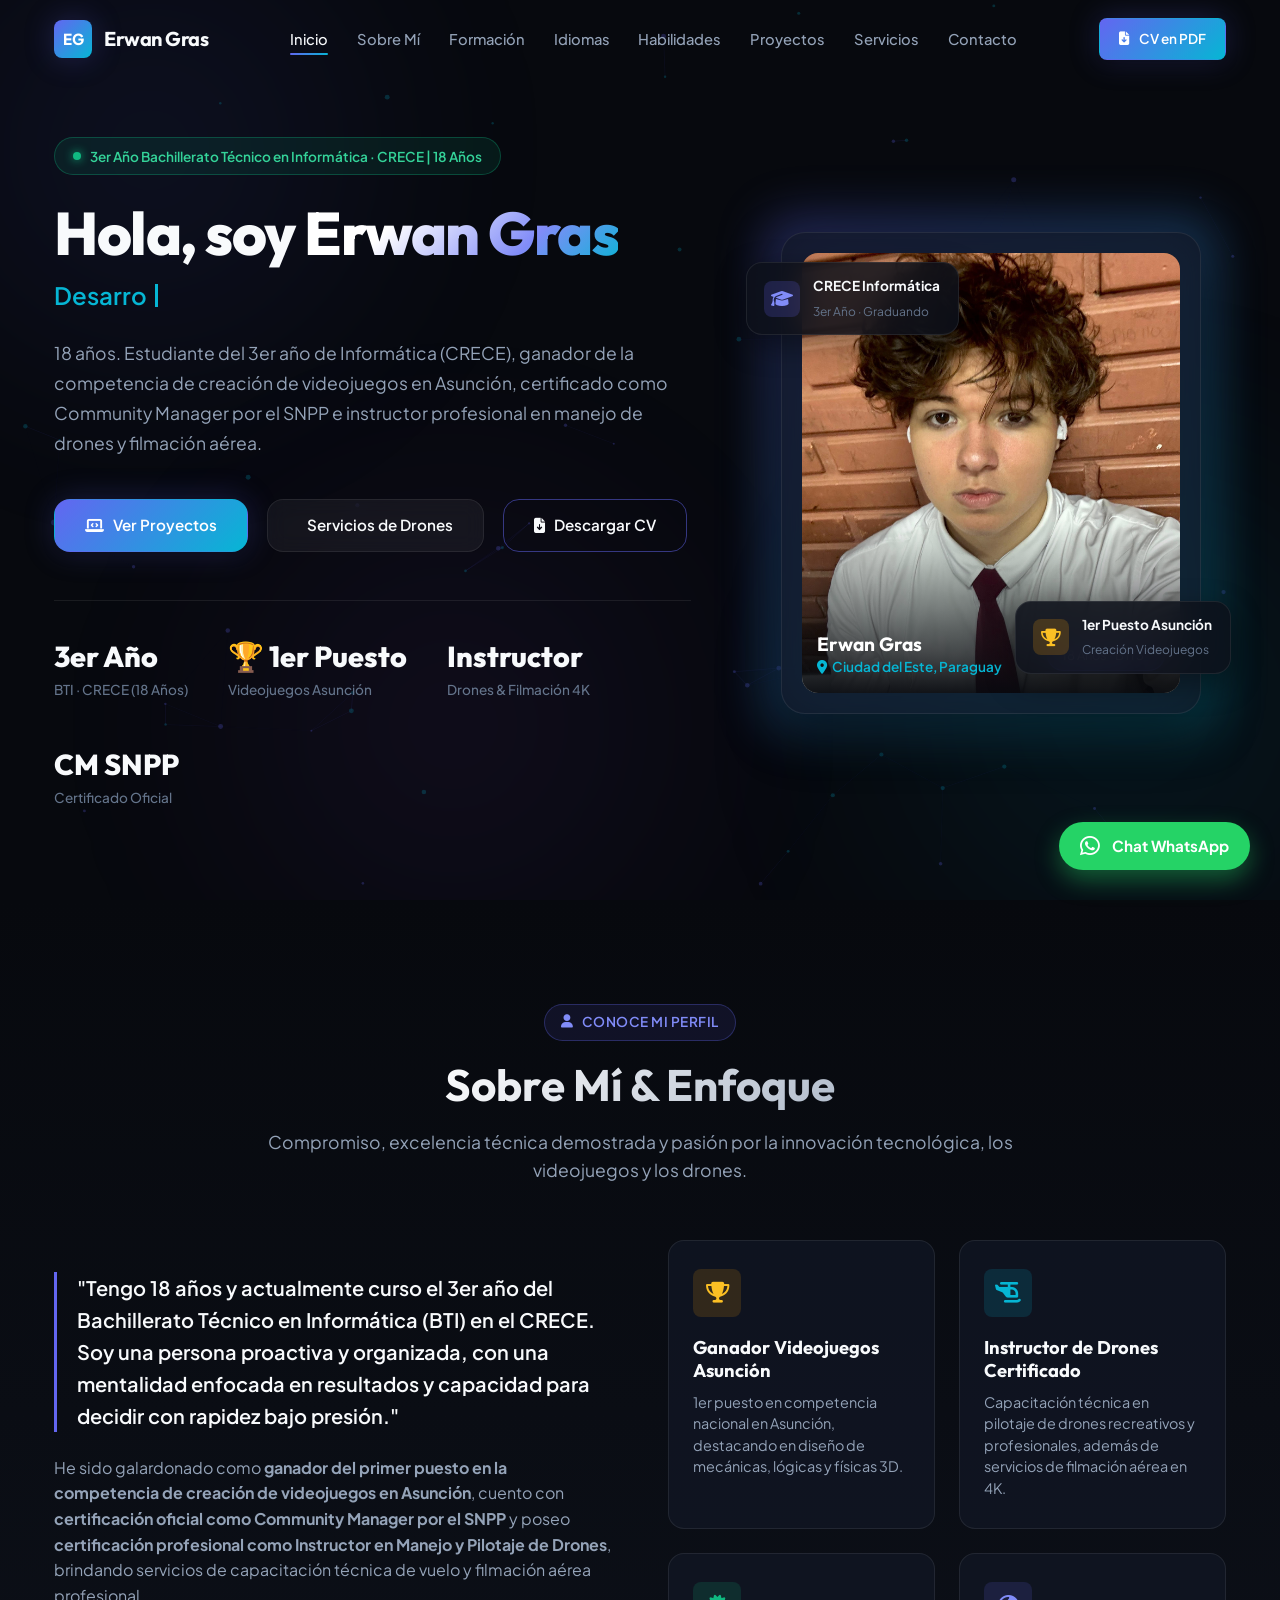
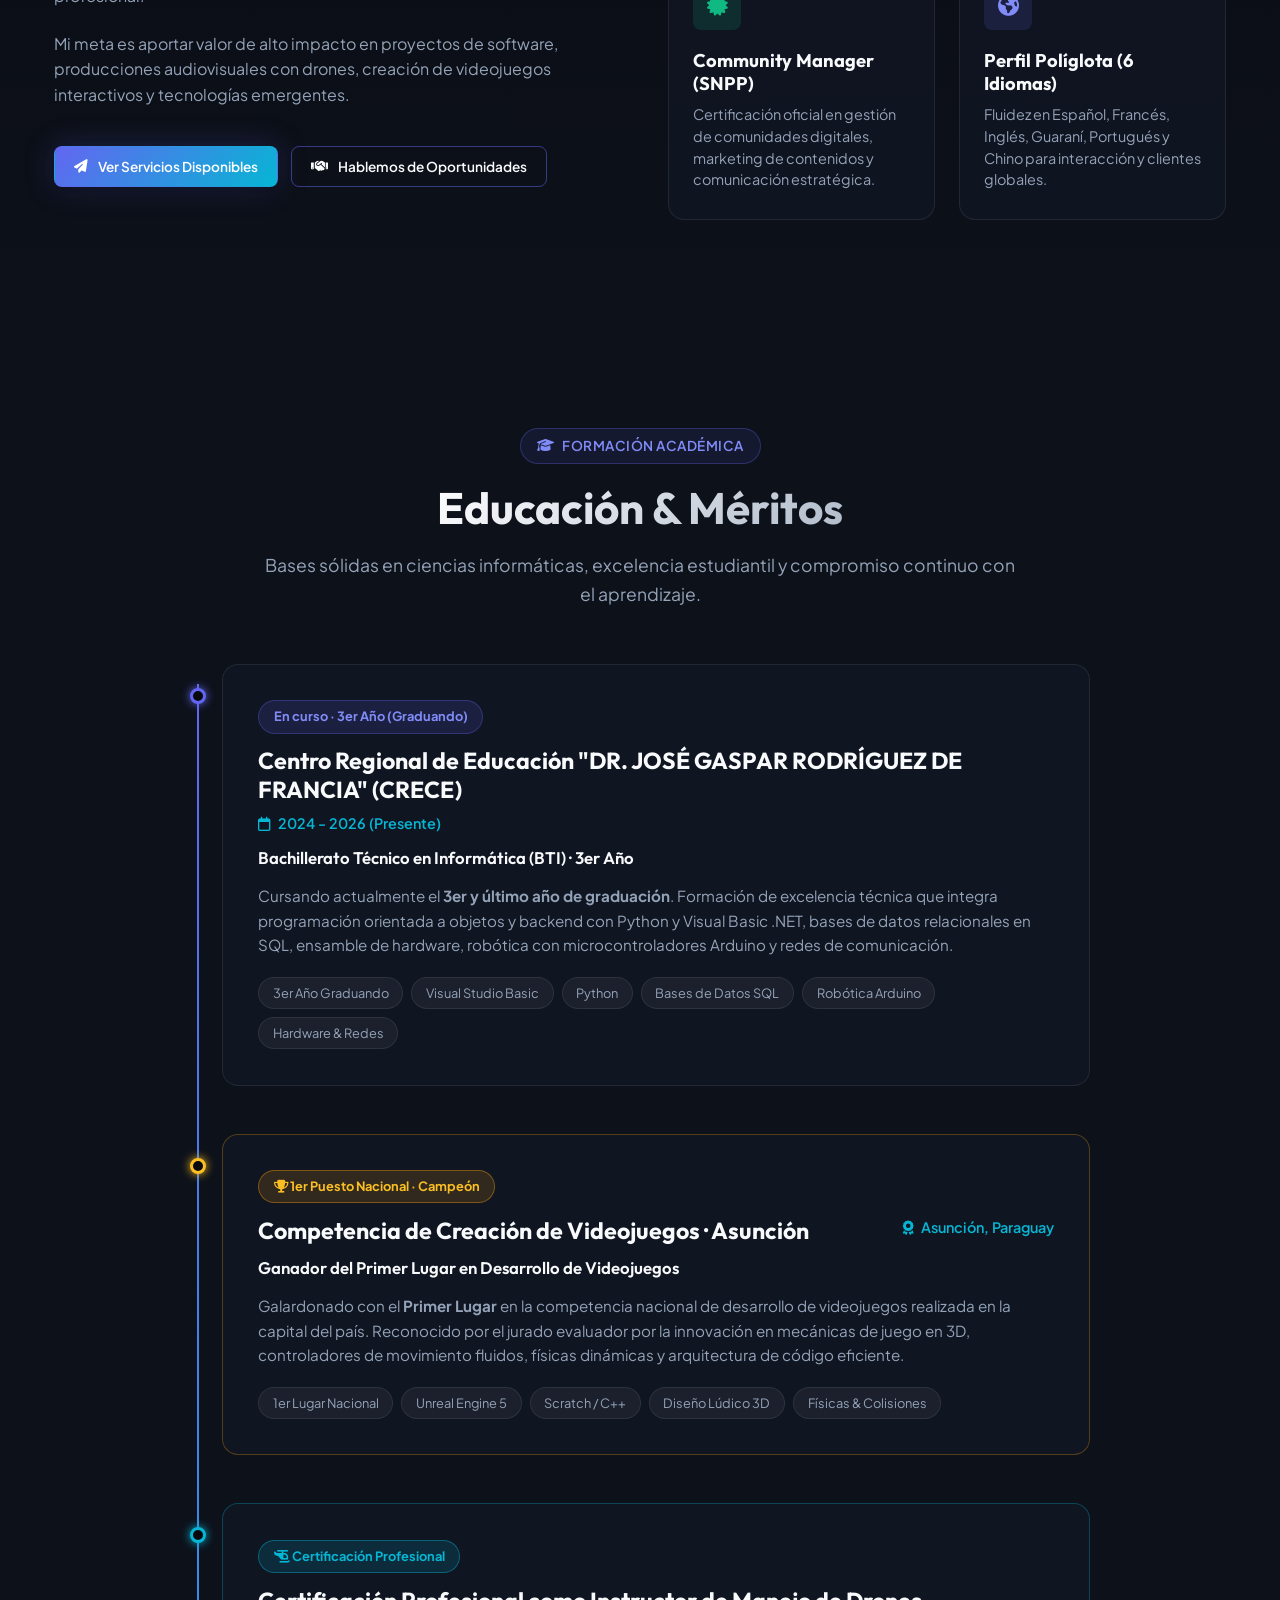
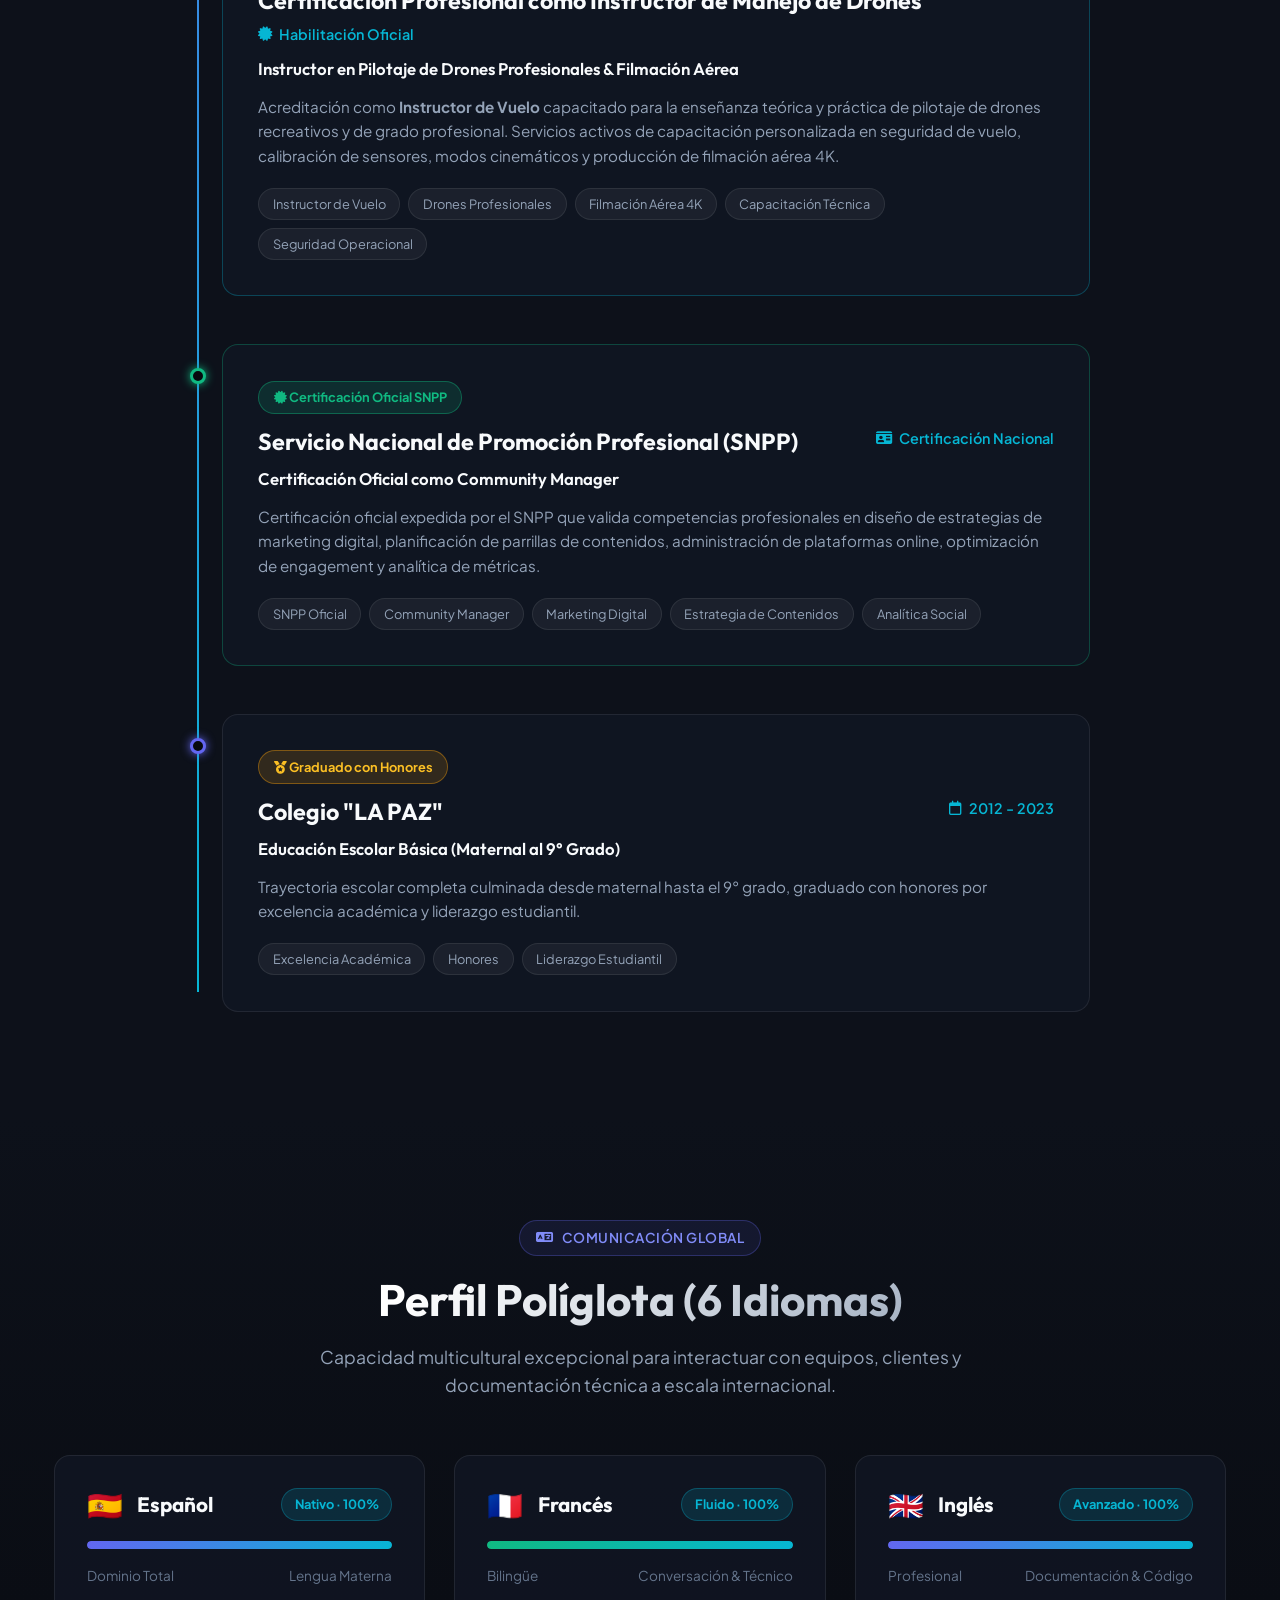
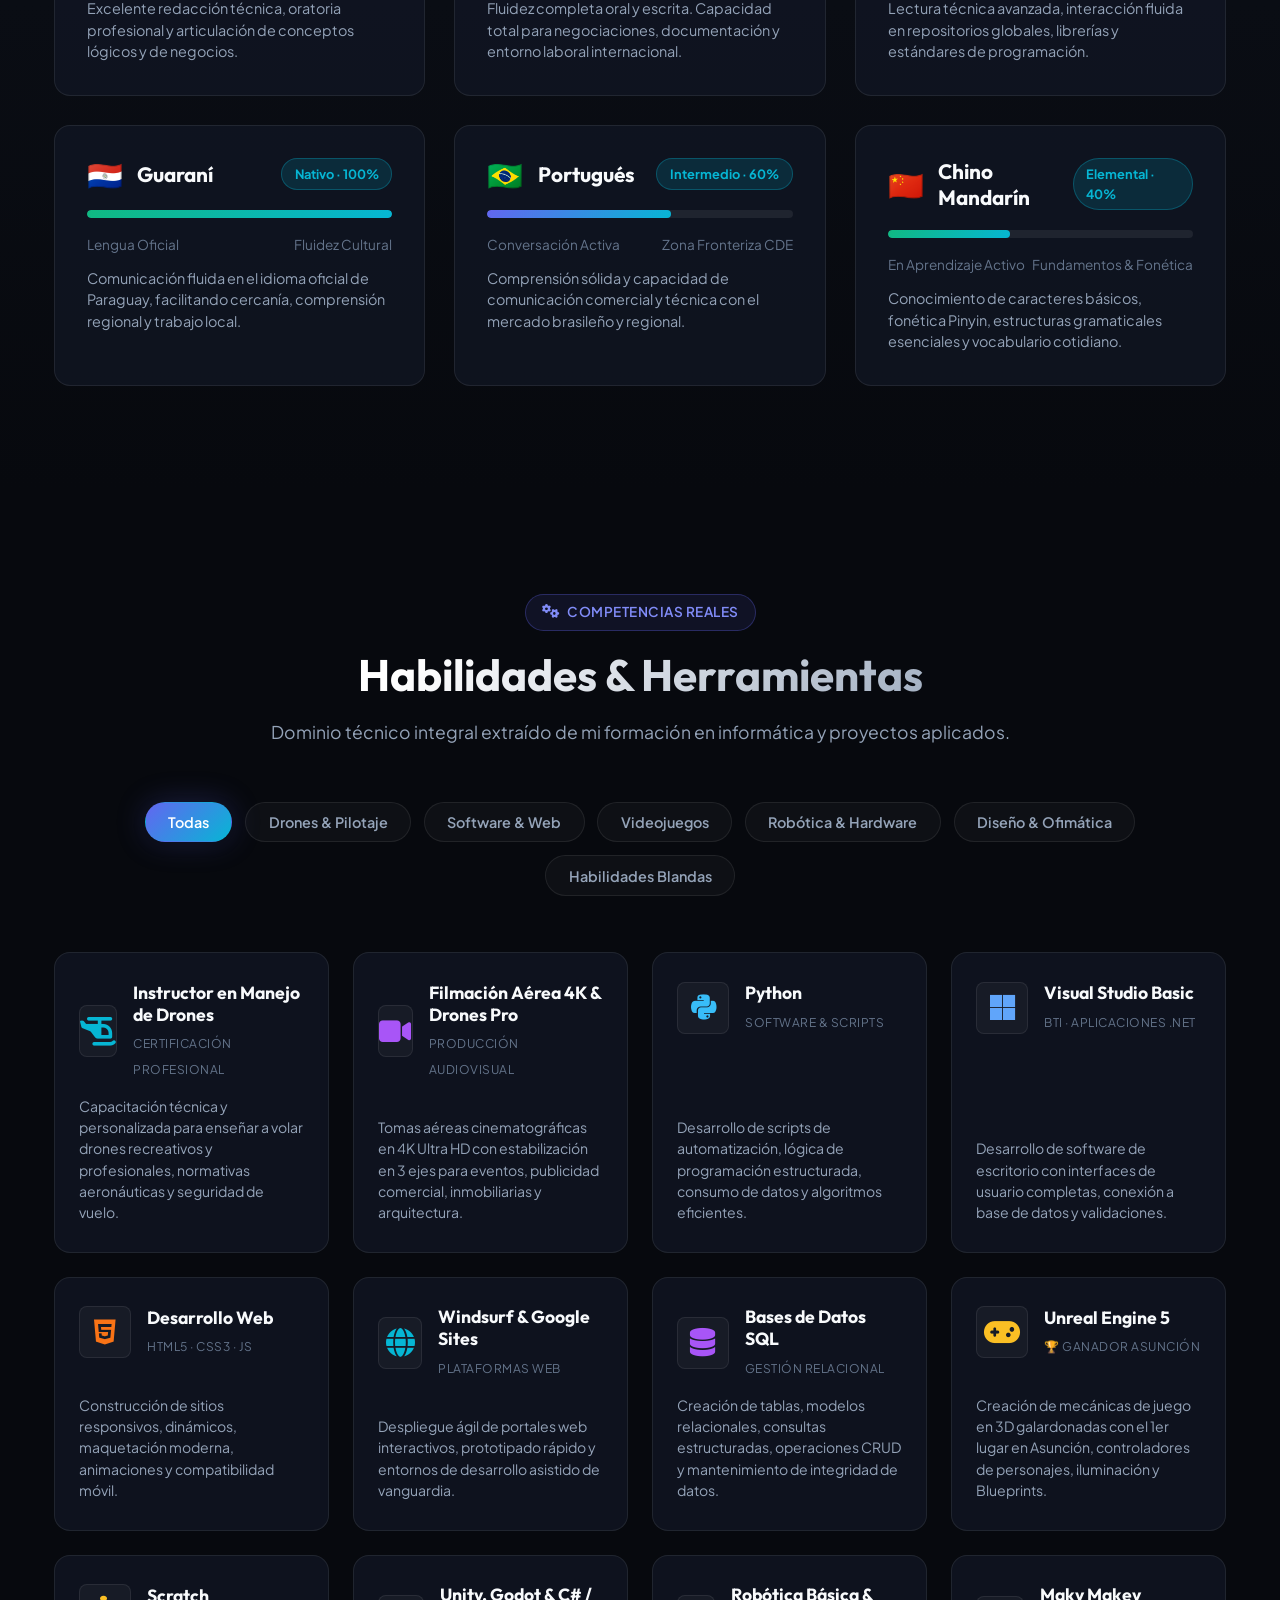
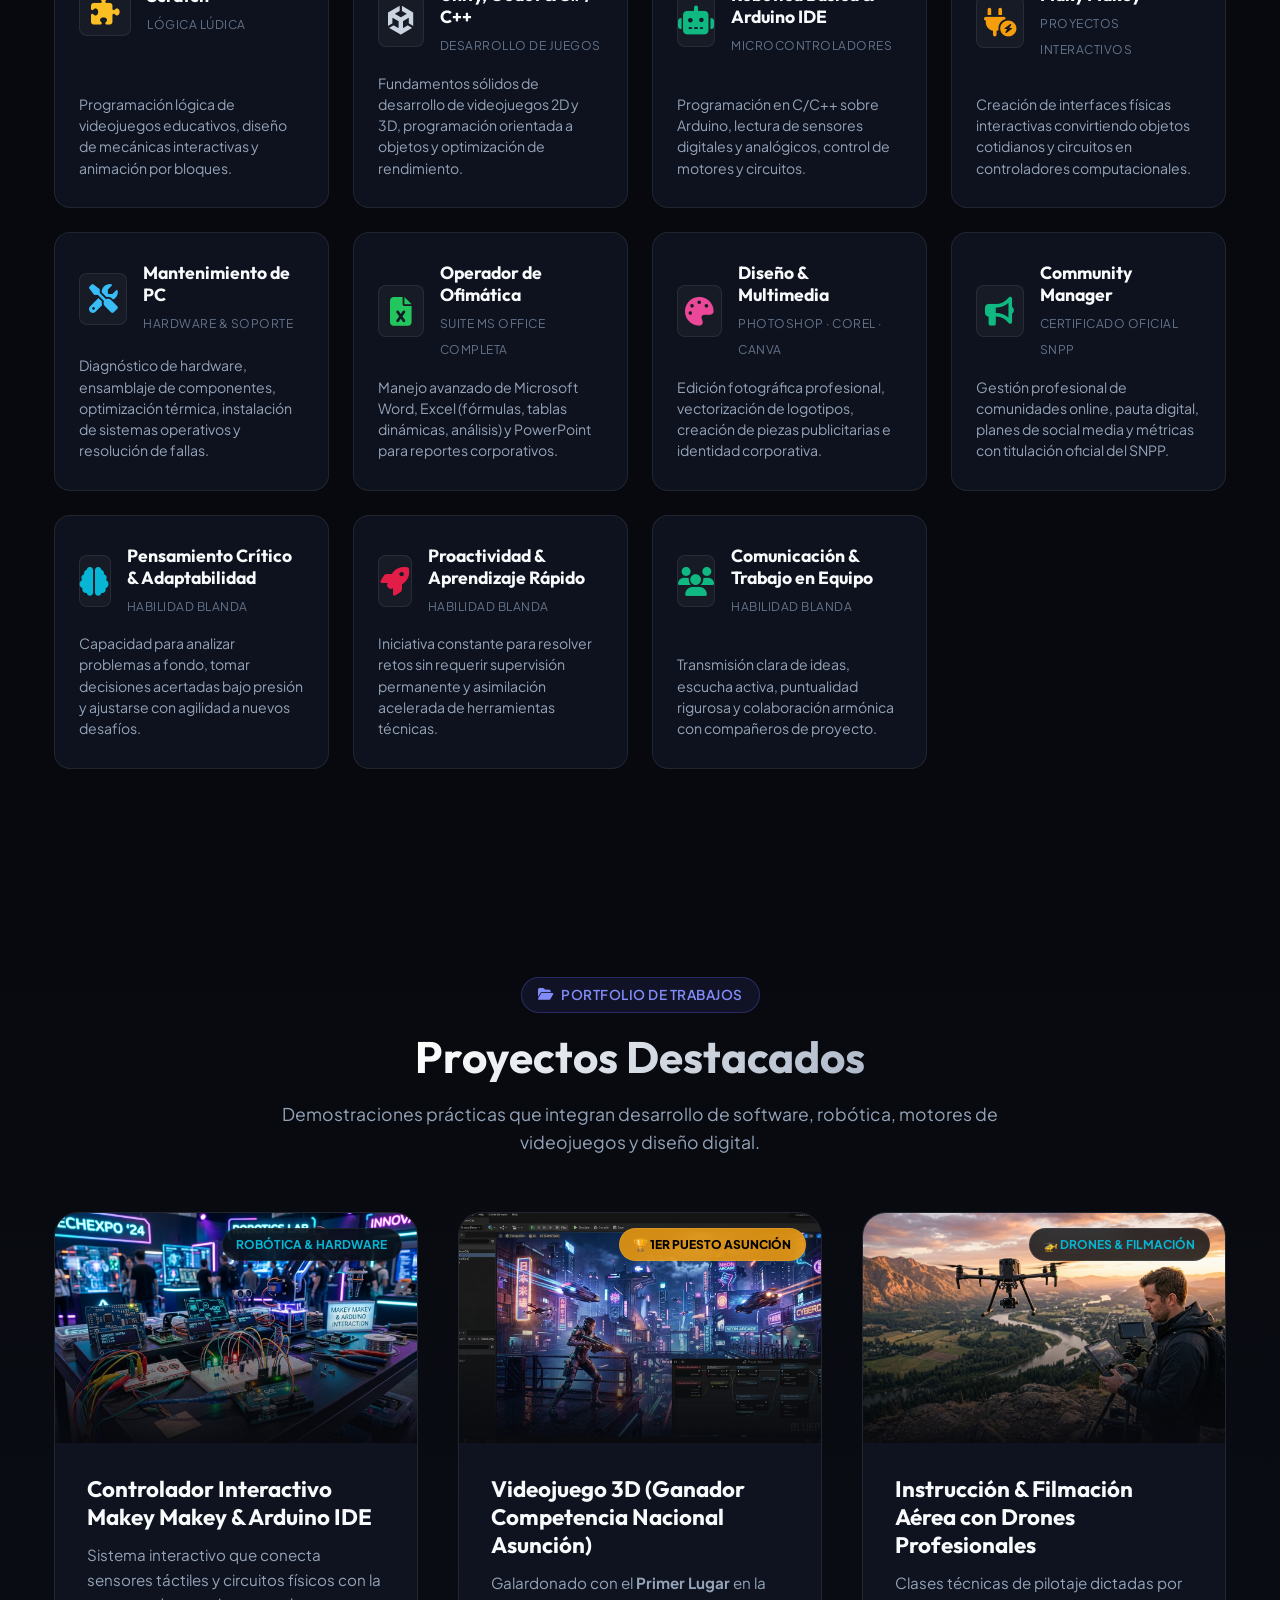
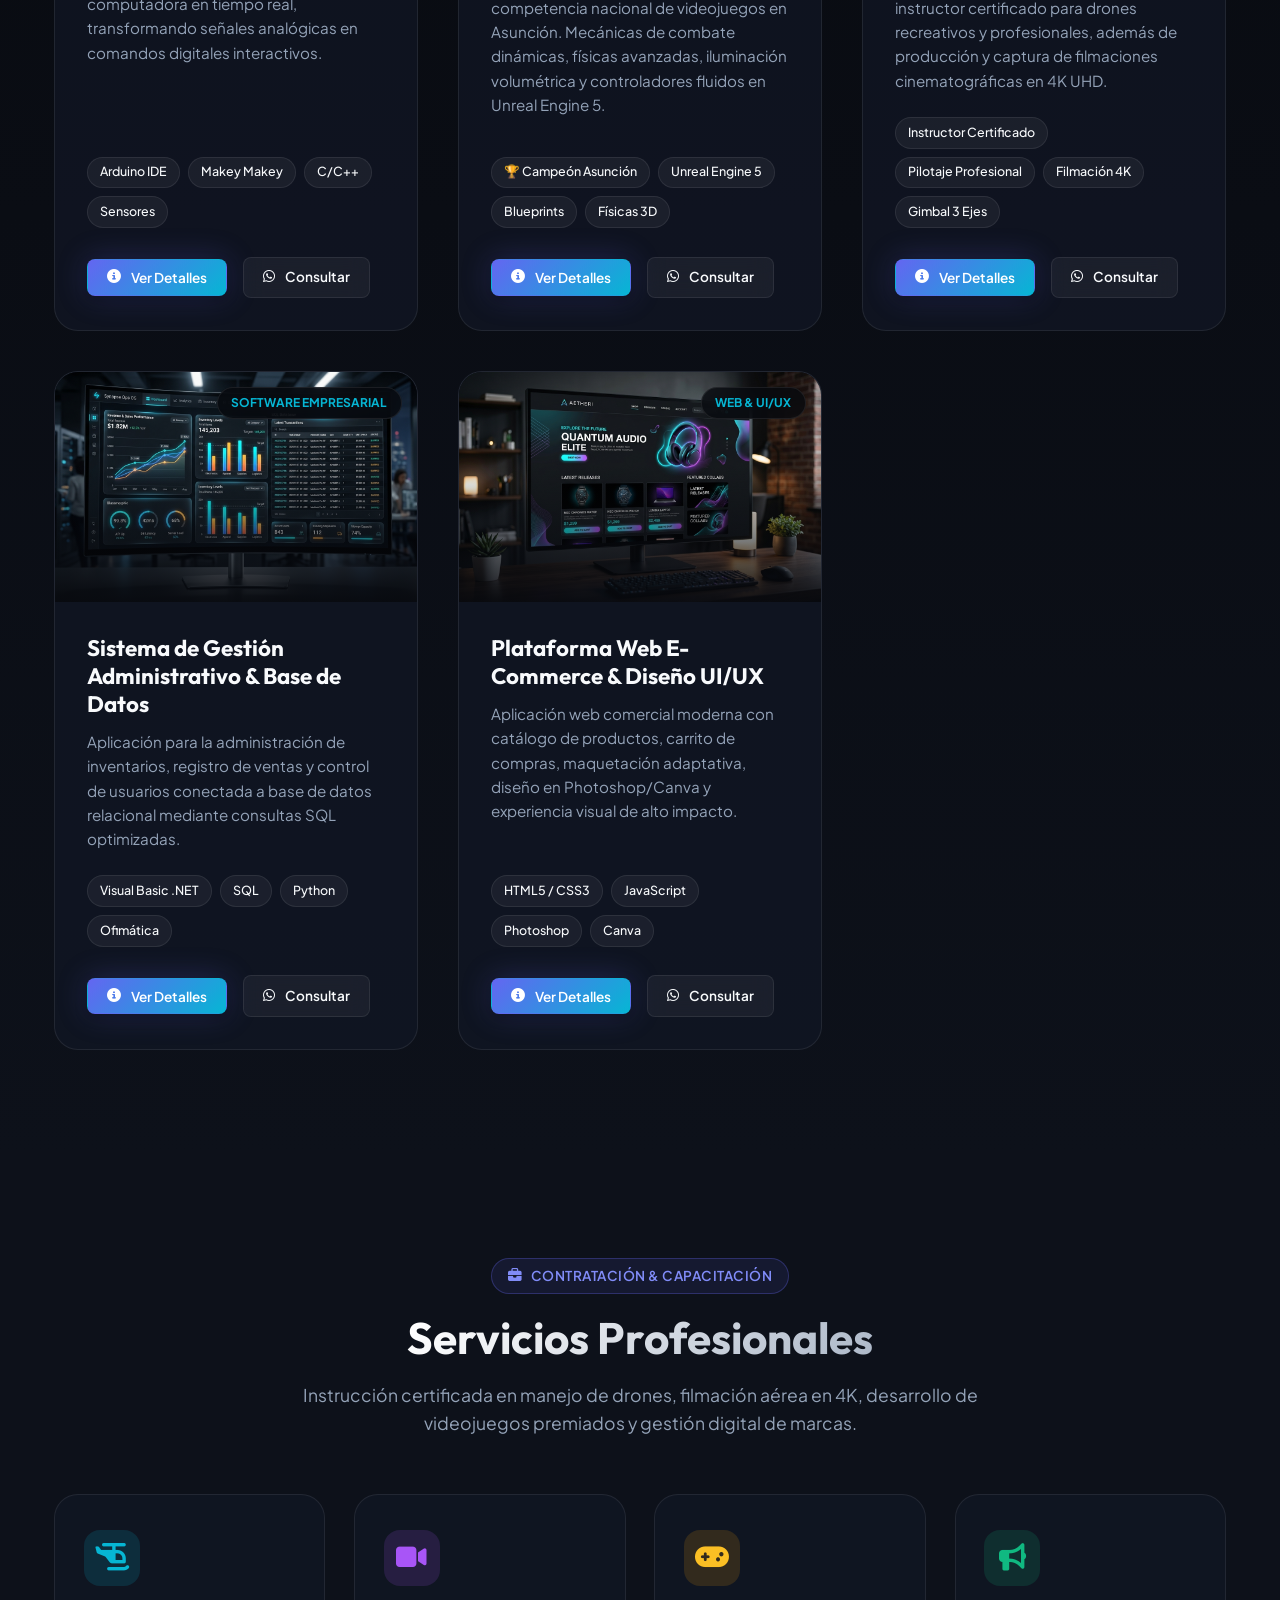
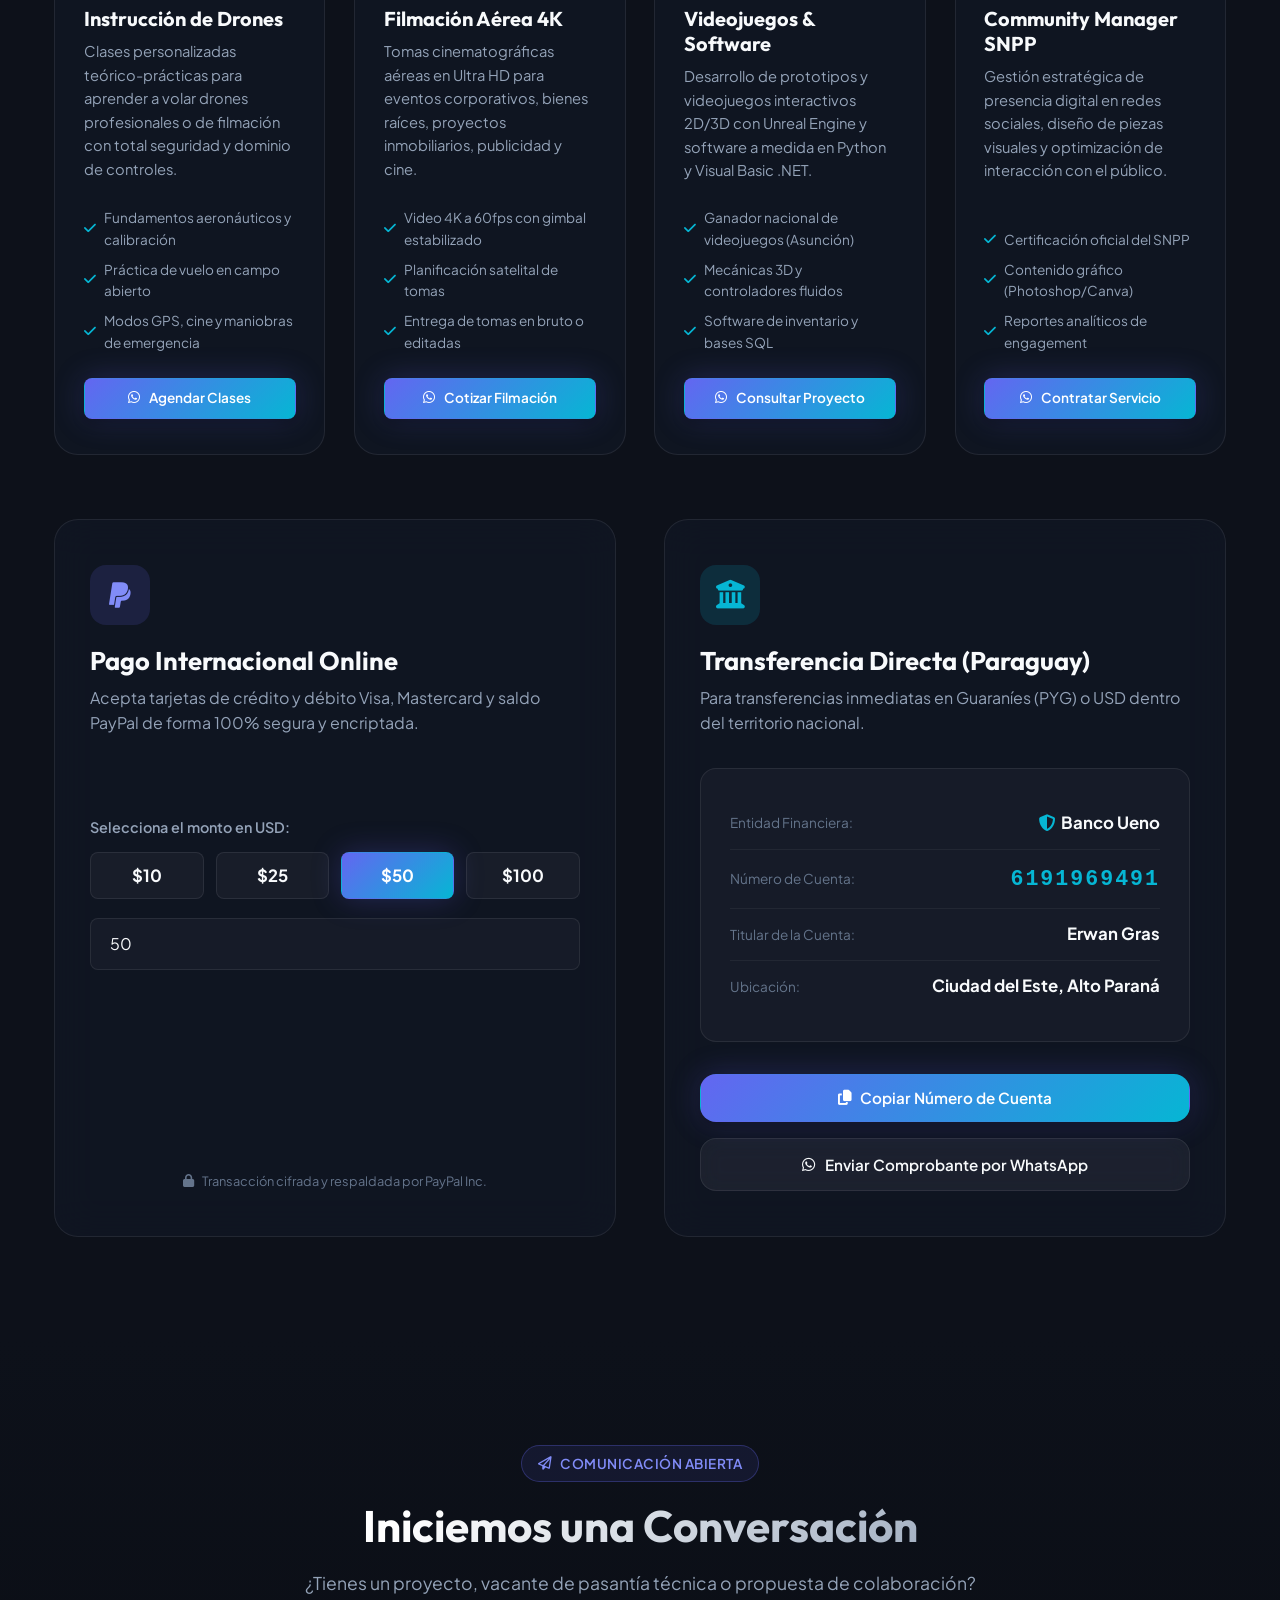
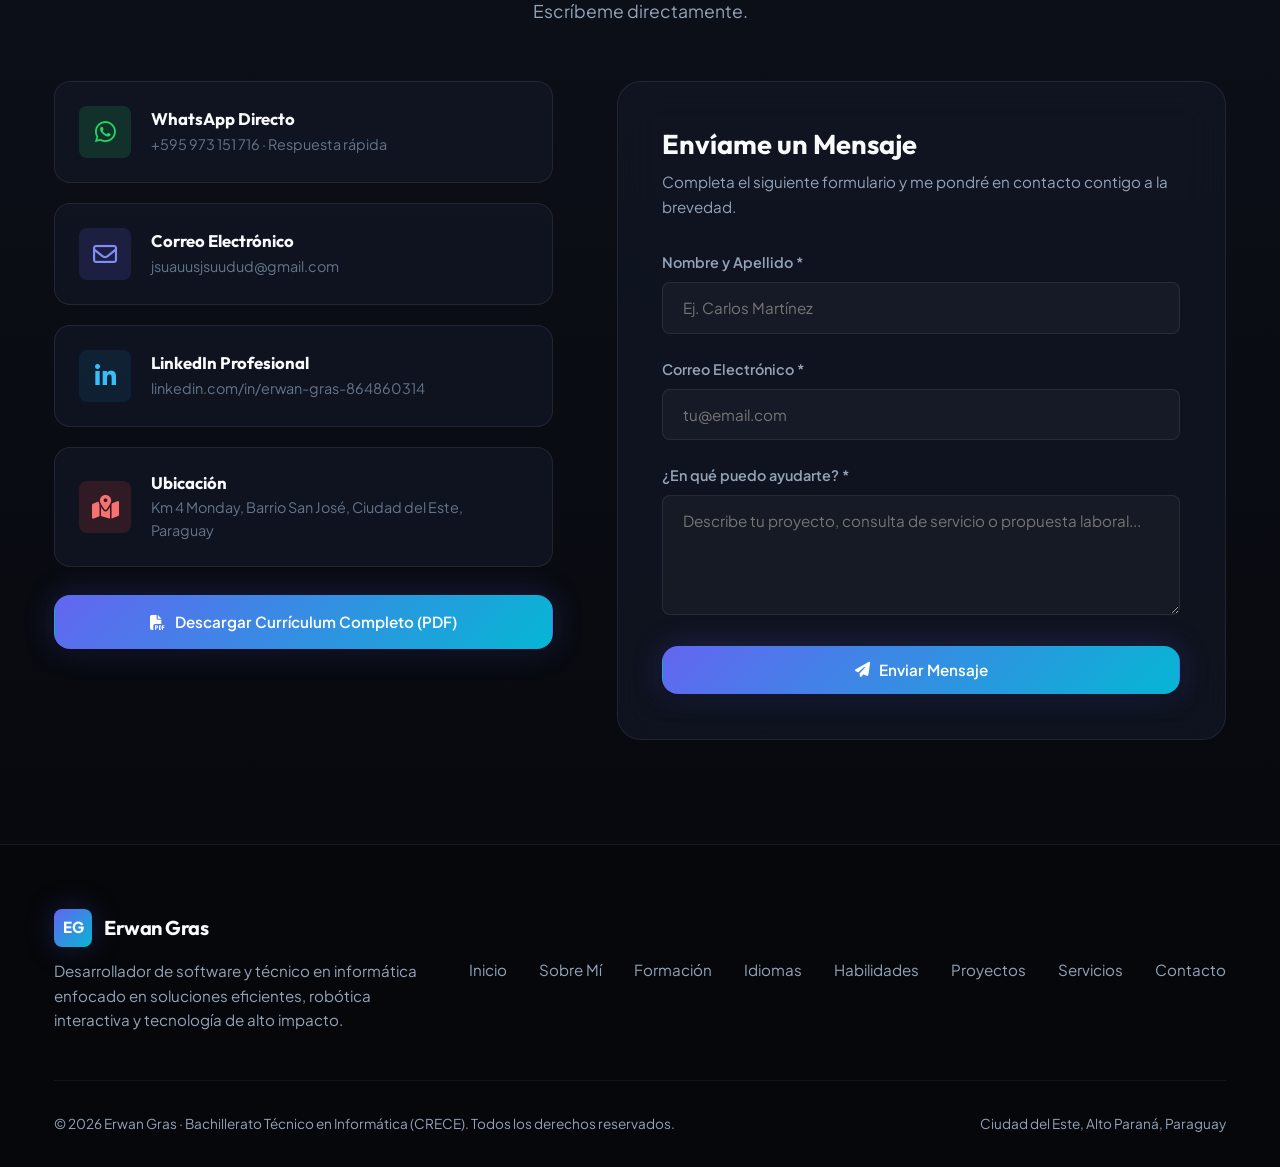
==== commit 07a711a6: "feat: config user site erwangras.github.io con 404 redirect y preview para celulares" ====
--- a/index.html
+++ b/index.html
@@ -8,10 +8,13 @@
     <meta name="keywords" content="Erwan Gras, desarrollador software, tecnico informatica CRECE, videojuegos Unreal Engine, Python, Arduino, robotica, Ciudad del Este, Paraguay">
     <meta name="author" content="Erwan Gras">
     
-    <!-- Open Graph / Meta Compartir -->
+    <!-- Open Graph / Meta Compartir para WhatsApp y Redes Sociales -->
     <meta property="og:type" content="website">
-    <meta property="og:title" content="Erwan Gras | Desarrollador de Software & Técnico en Informática">
-    <meta property="og:description" content="Desarrollo de software, videojuegos, robótica interactiva y soluciones digitales. Ciudad del Este, Paraguay.">
+    <meta property="og:url" content="https://erwangras.github.io/">
+    <meta property="og:title" content="Erwan Gras | Portafolio Profesional">
+    <meta property="og:description" content="Desarrollador de Software, Ganador de Videojuegos en Asunción, Instructor de Drones & BTI CRECE. Descubre mis proyectos y servicios.">
+    <meta property="og:image" content="https://erwangras.github.io/assets/profile.jpg">
+    <link rel="canonical" href="https://erwangras.github.io/">
     
     <!-- Google Fonts: Plus Jakarta Sans & Outfit -->
     <link rel="preconnect" href="https://fonts.googleapis.com">
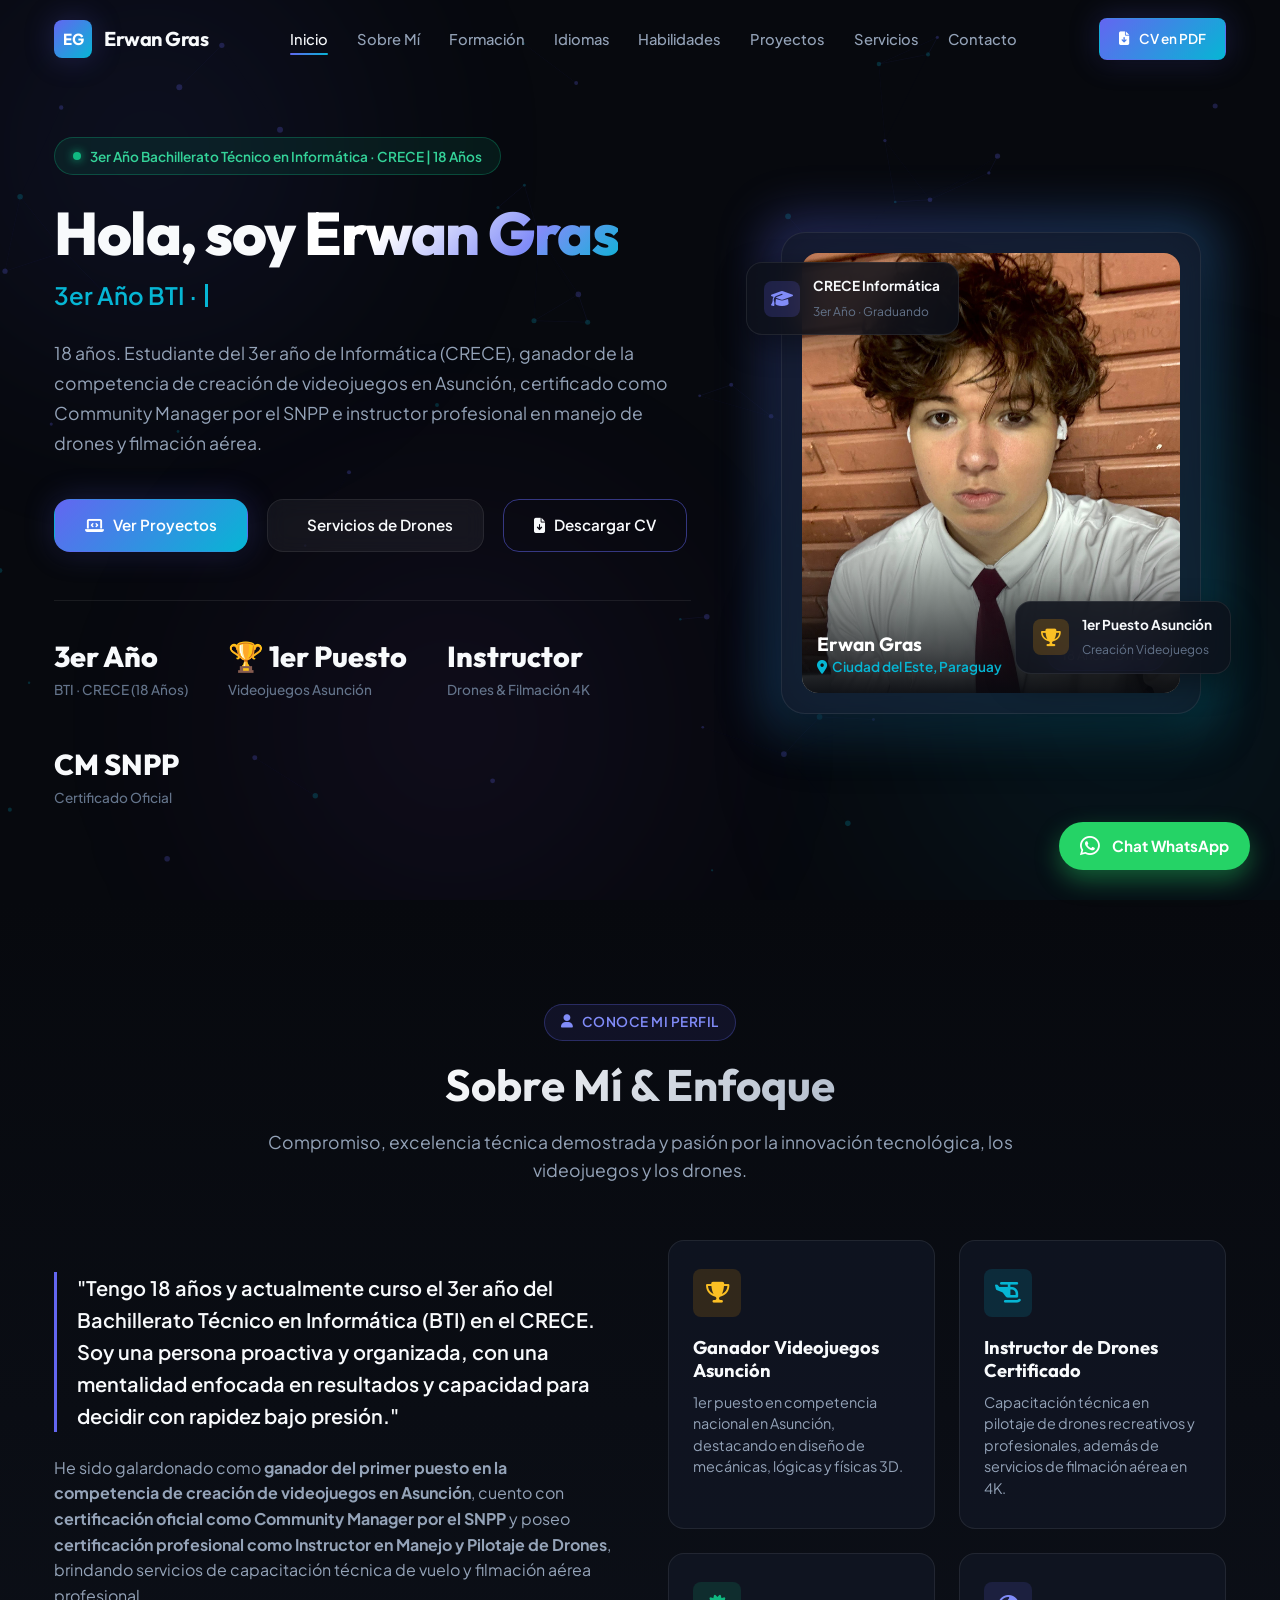
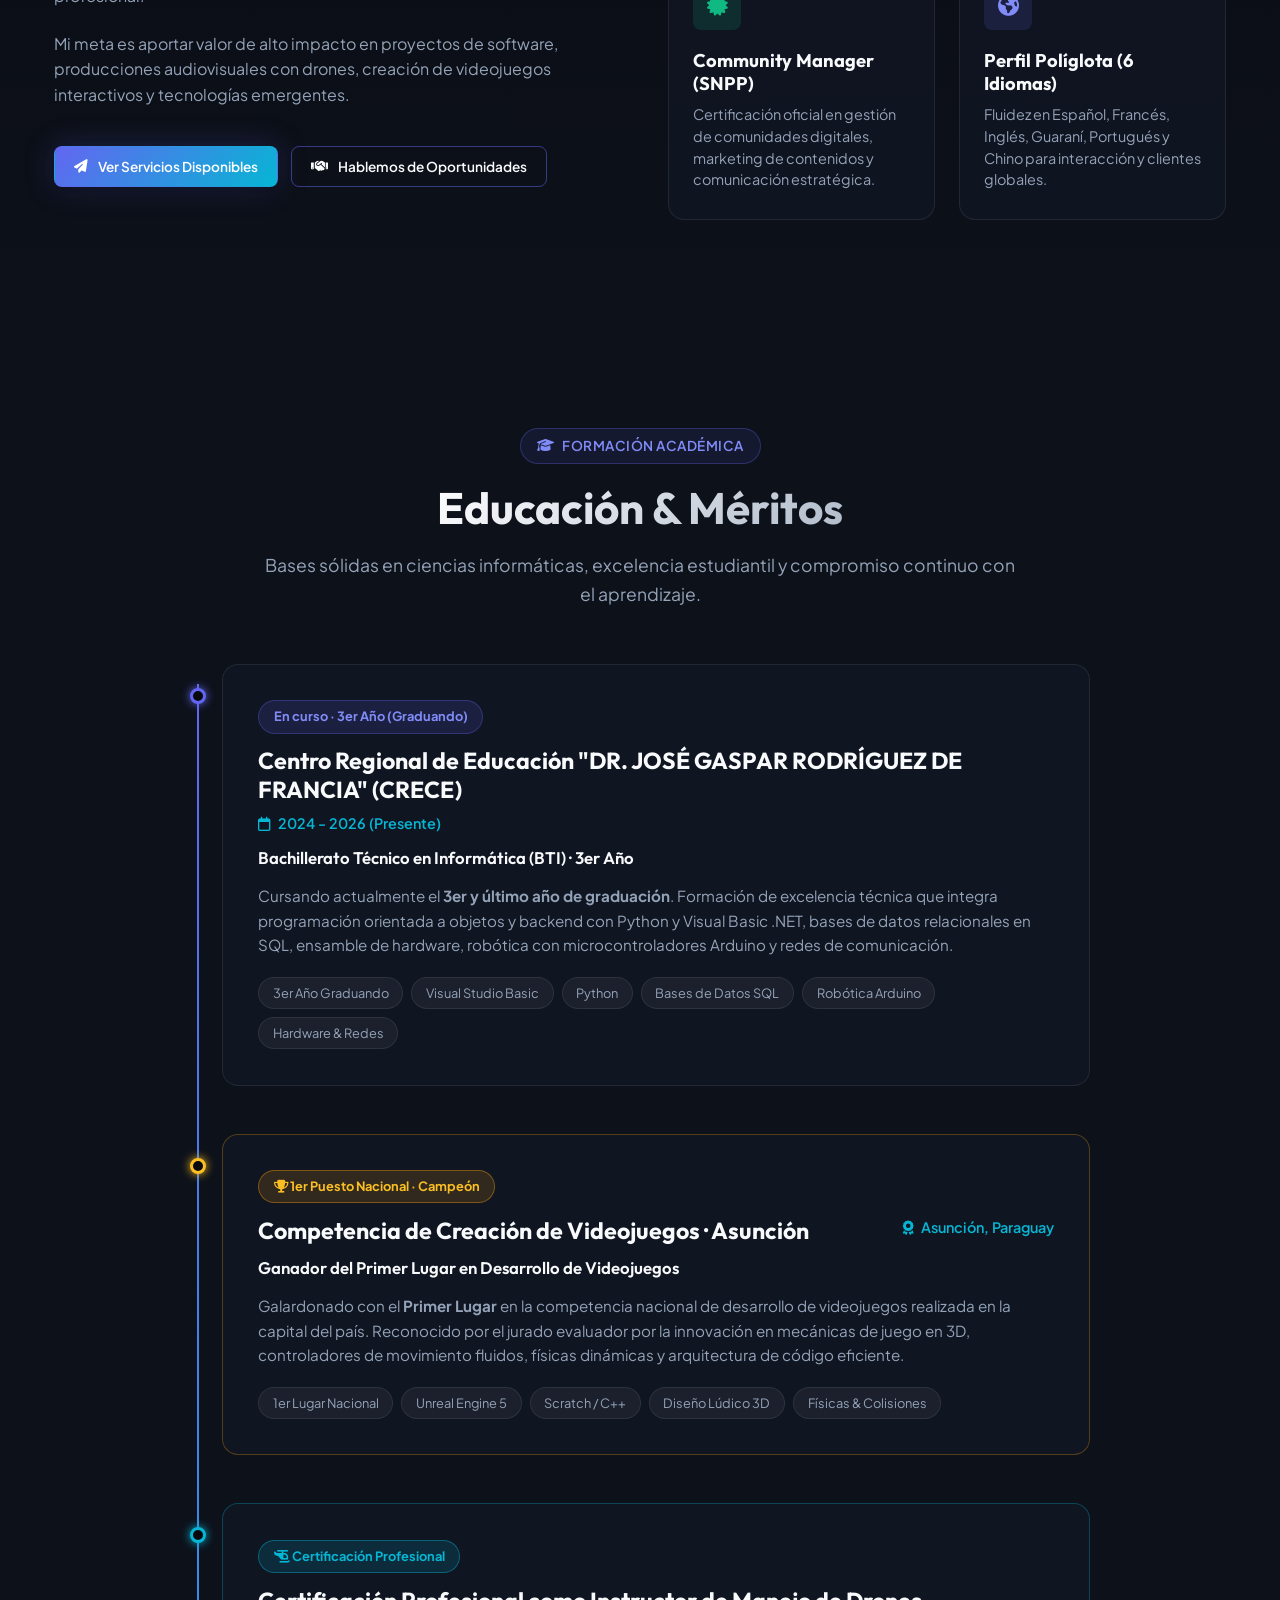
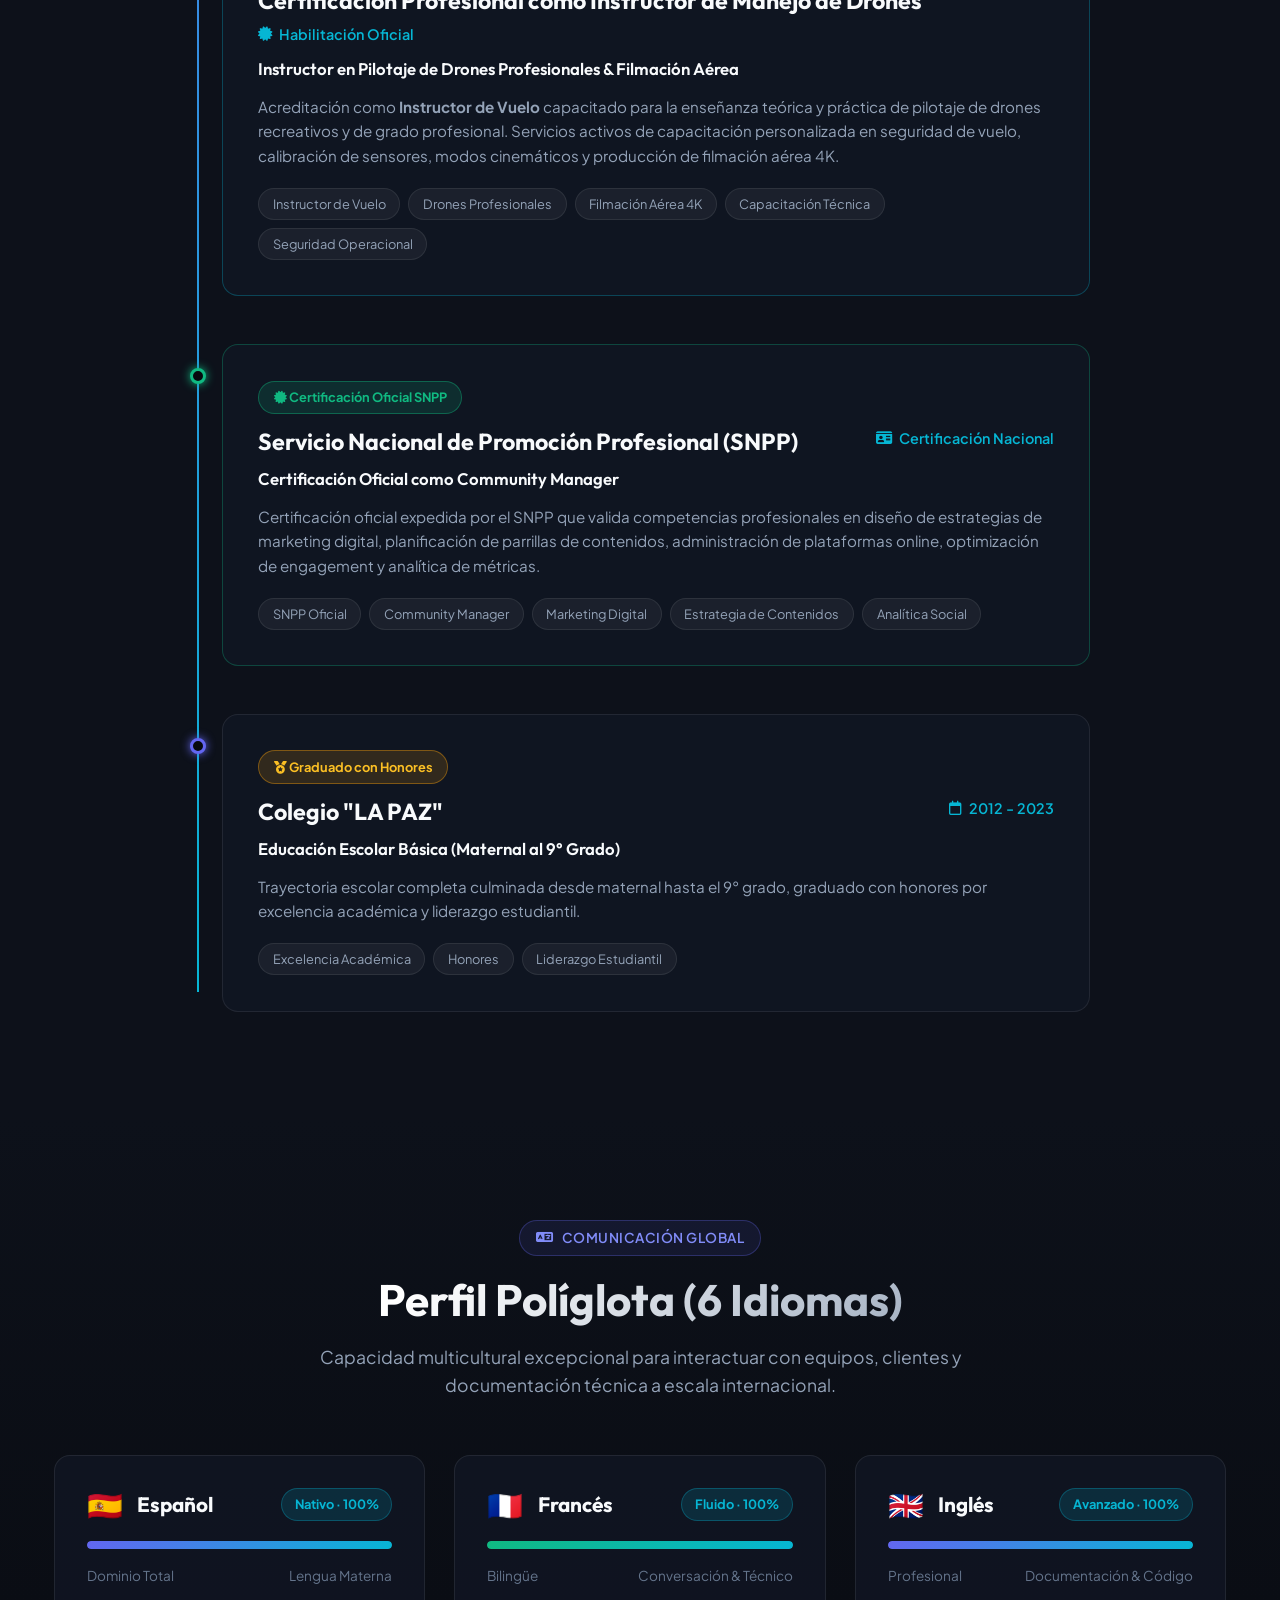
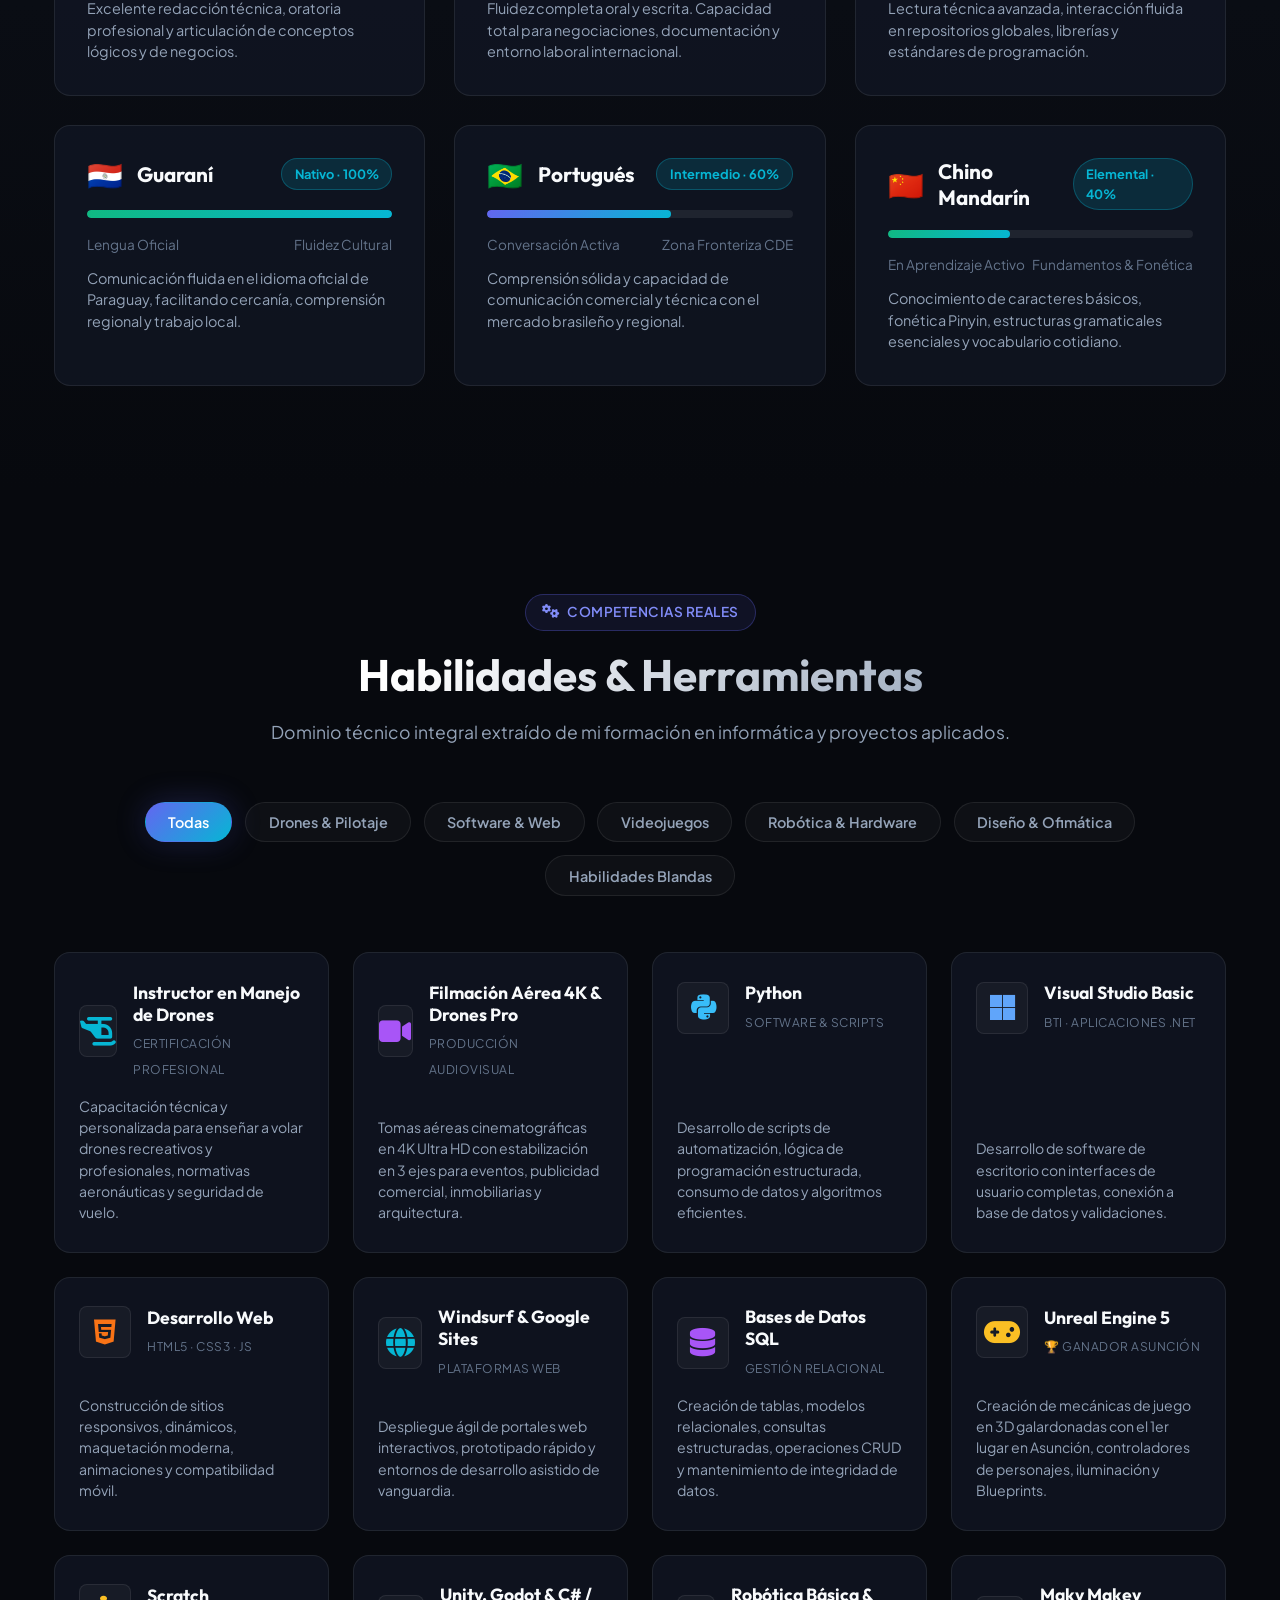
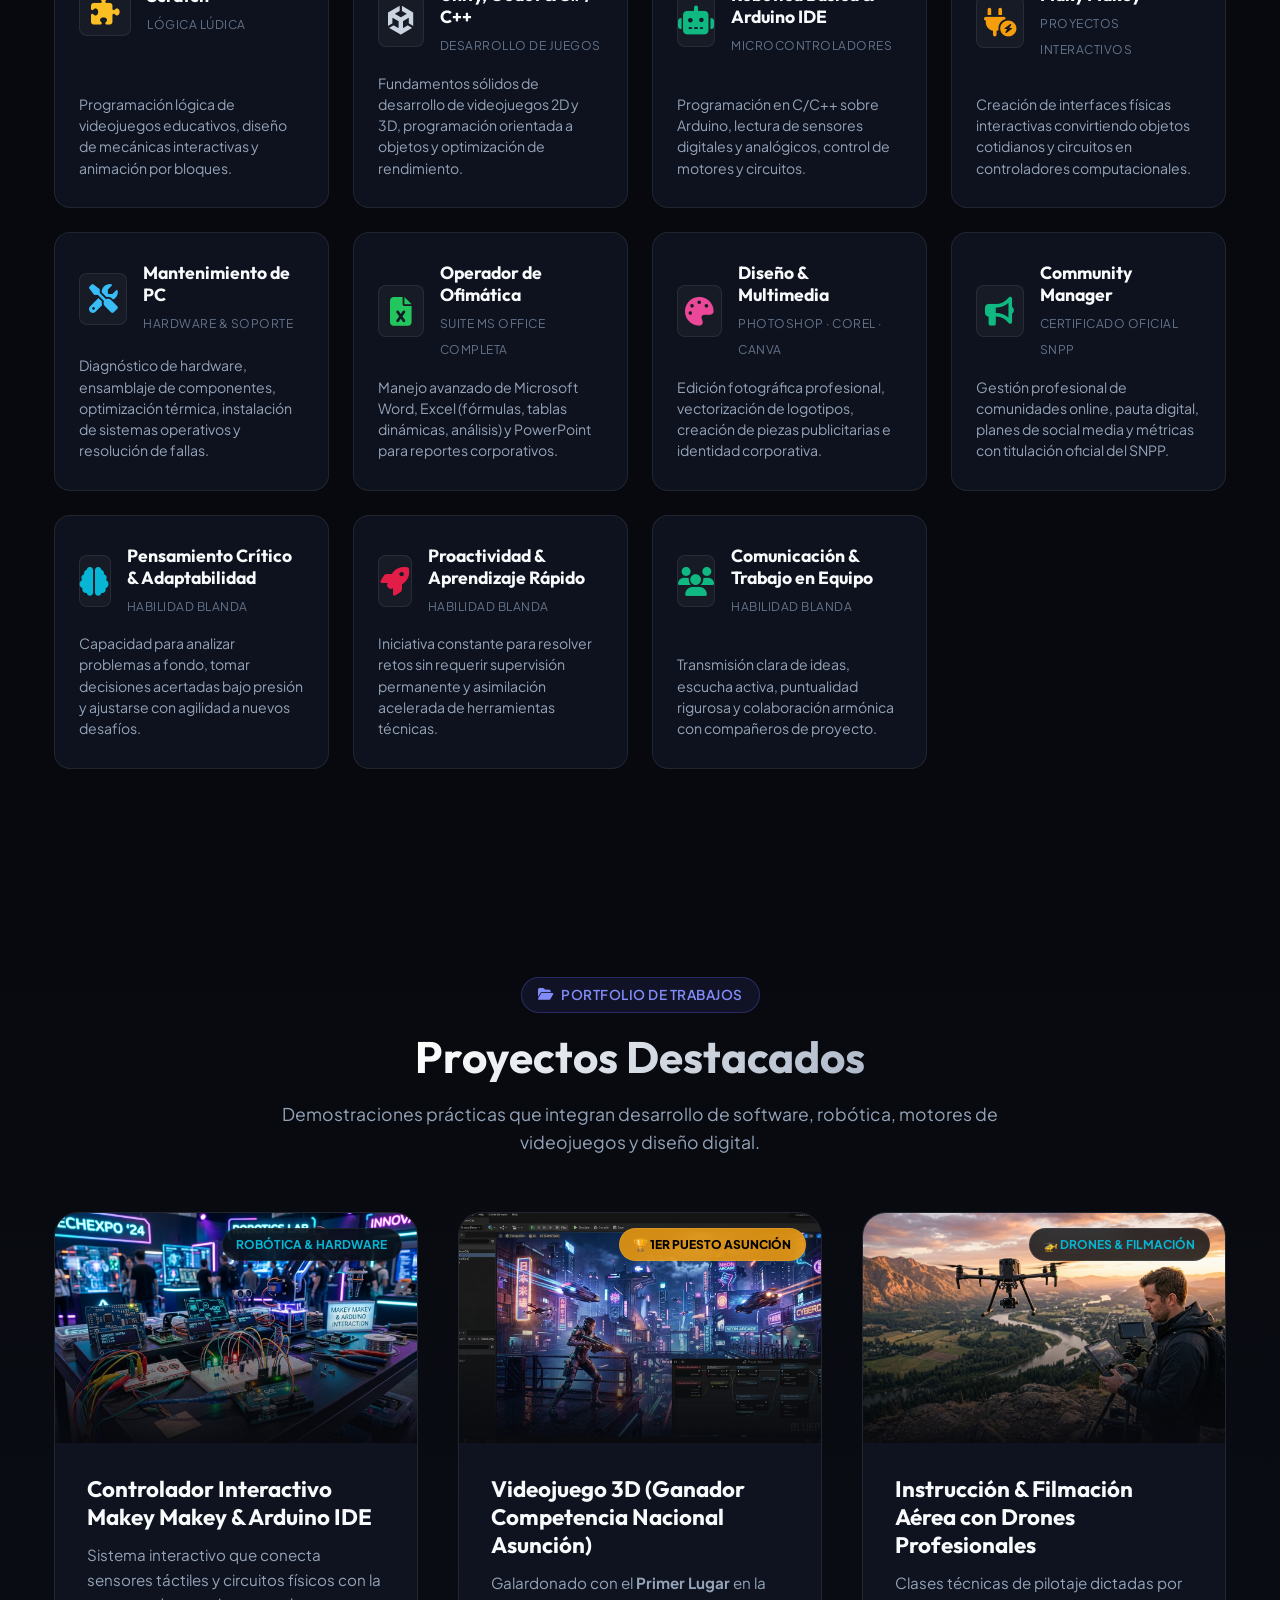
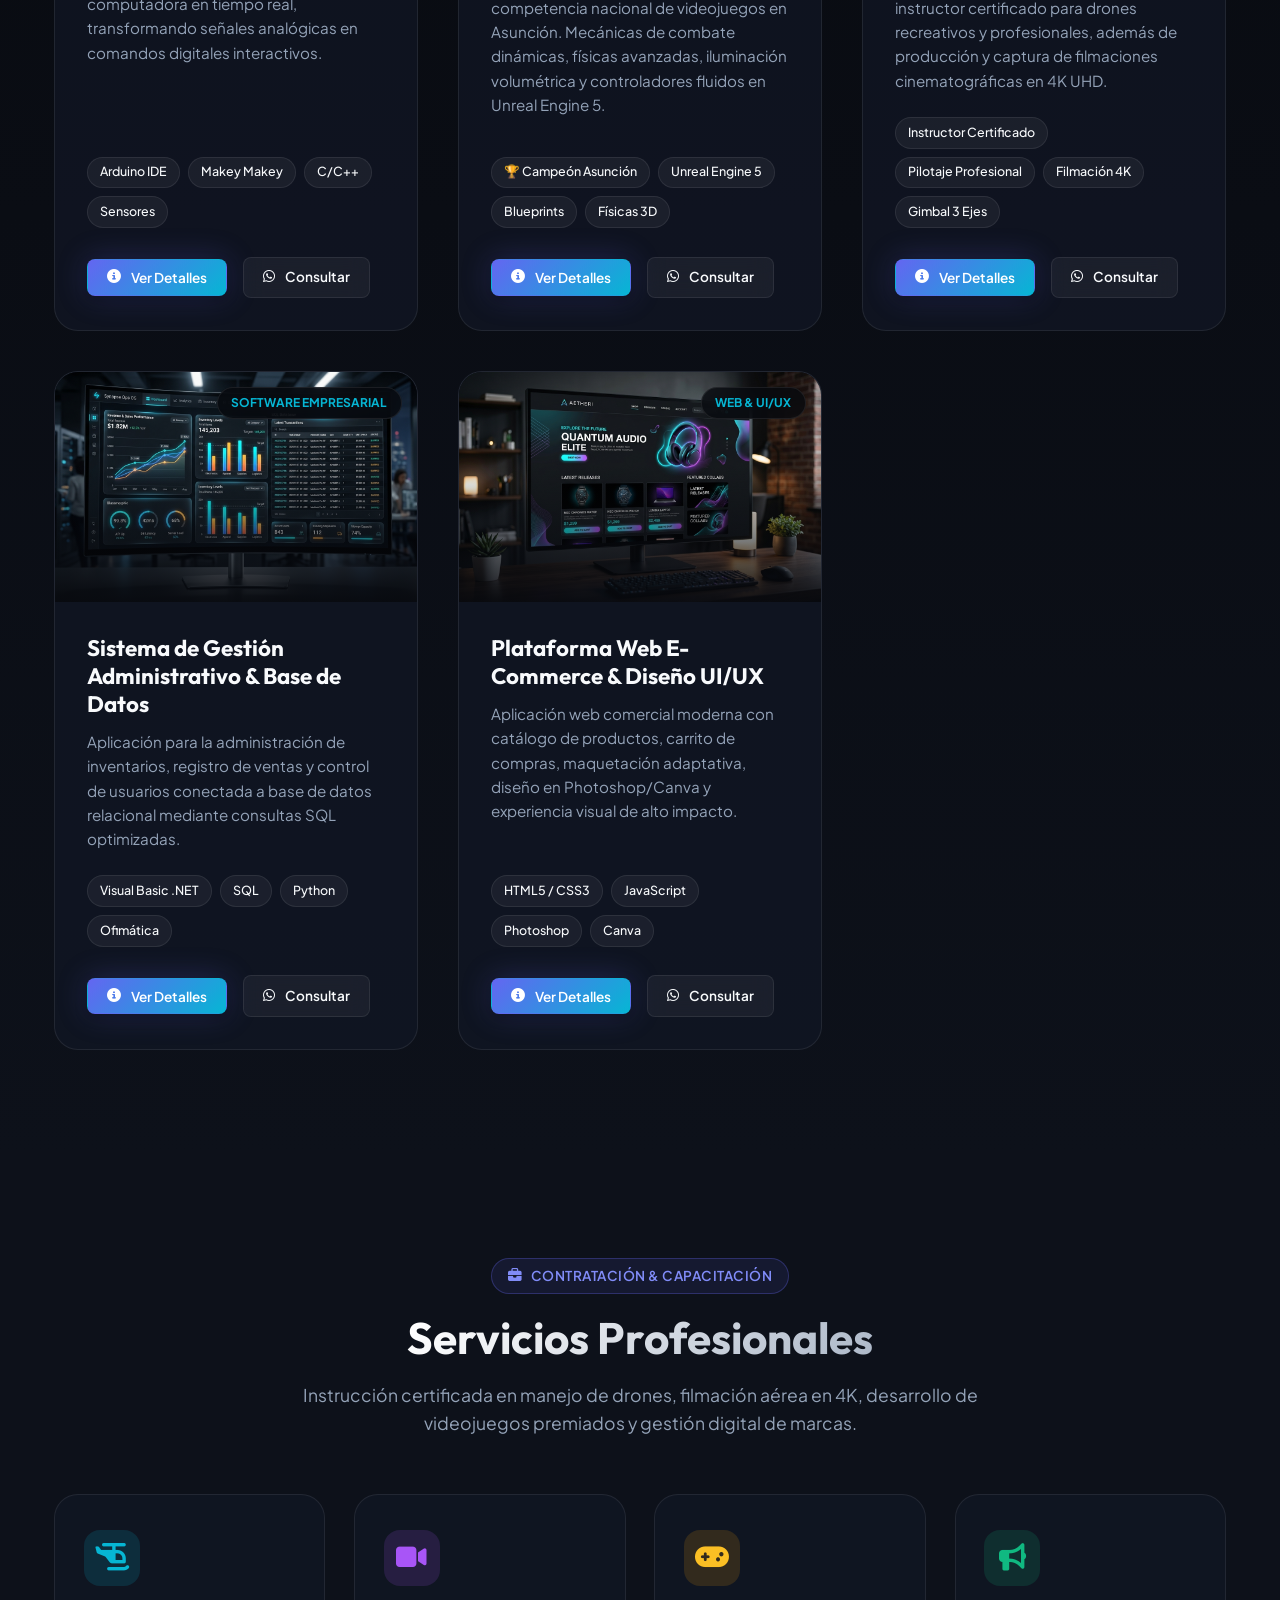
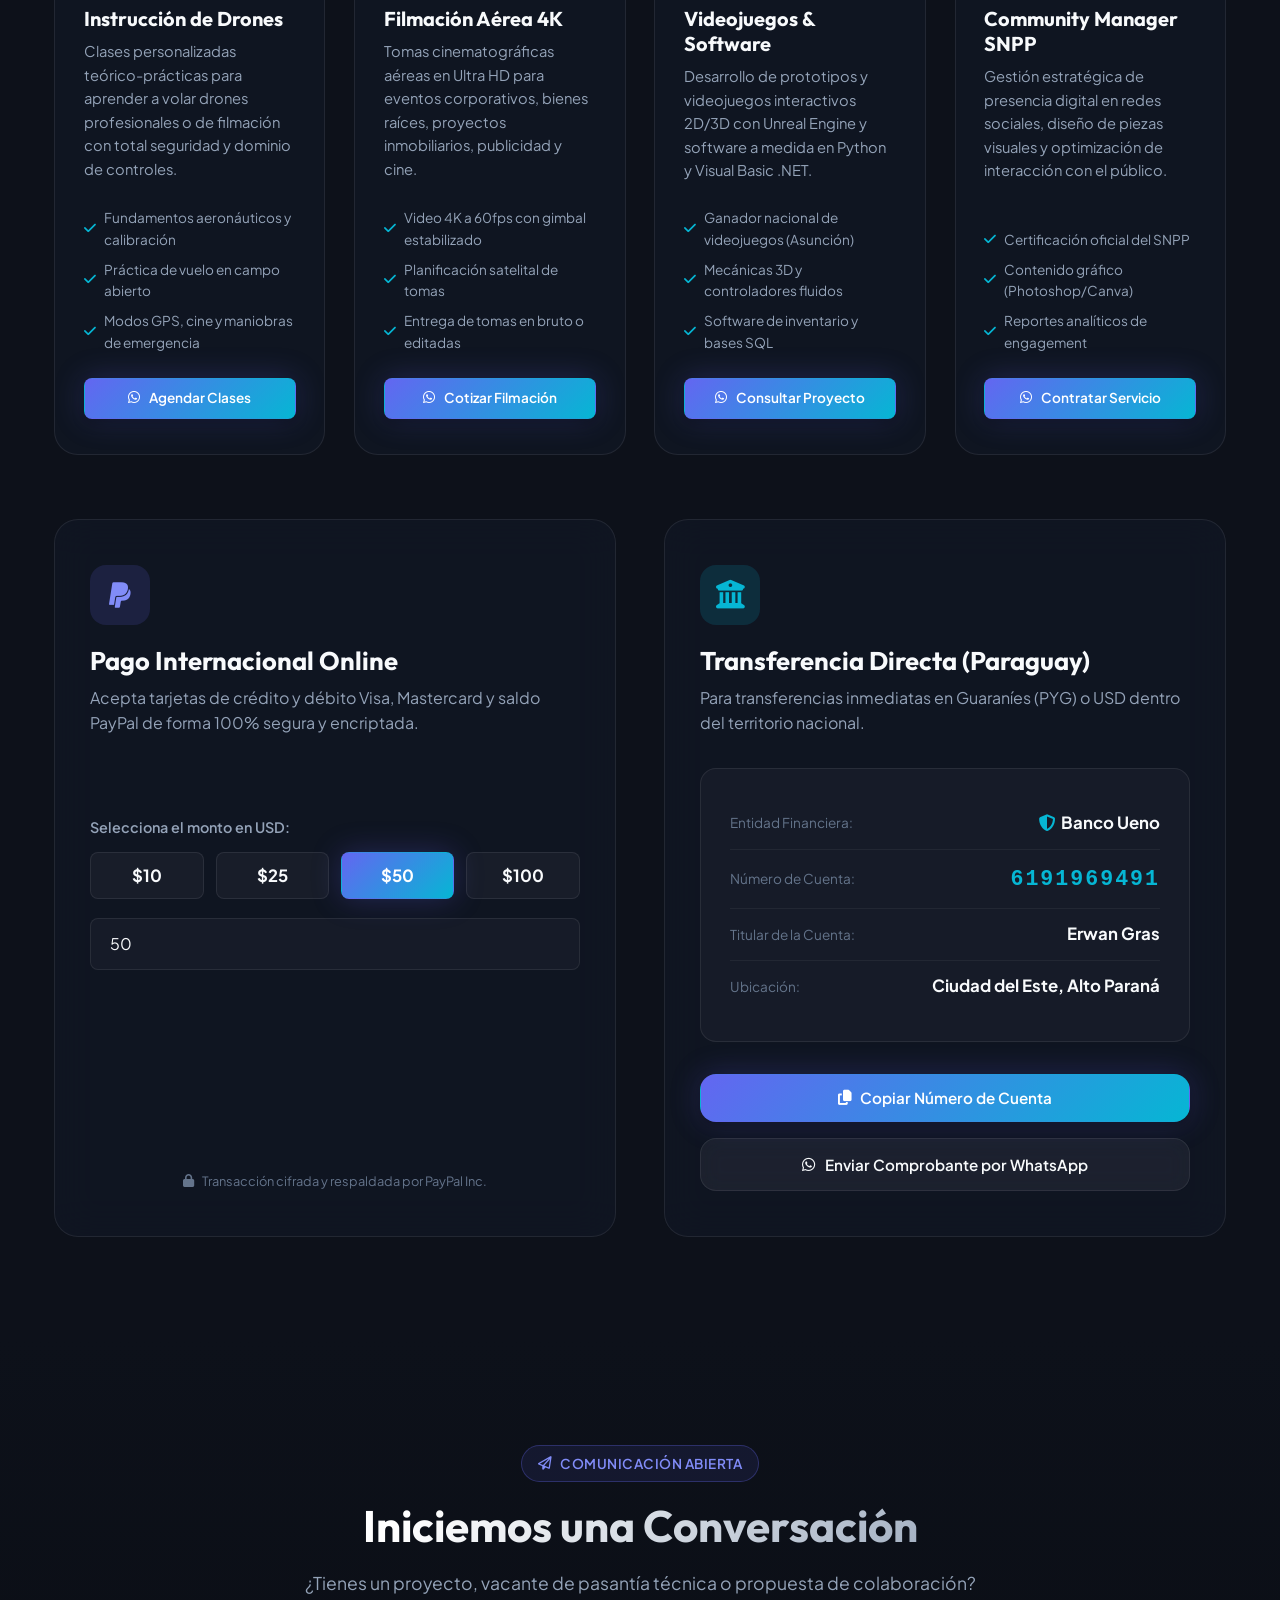
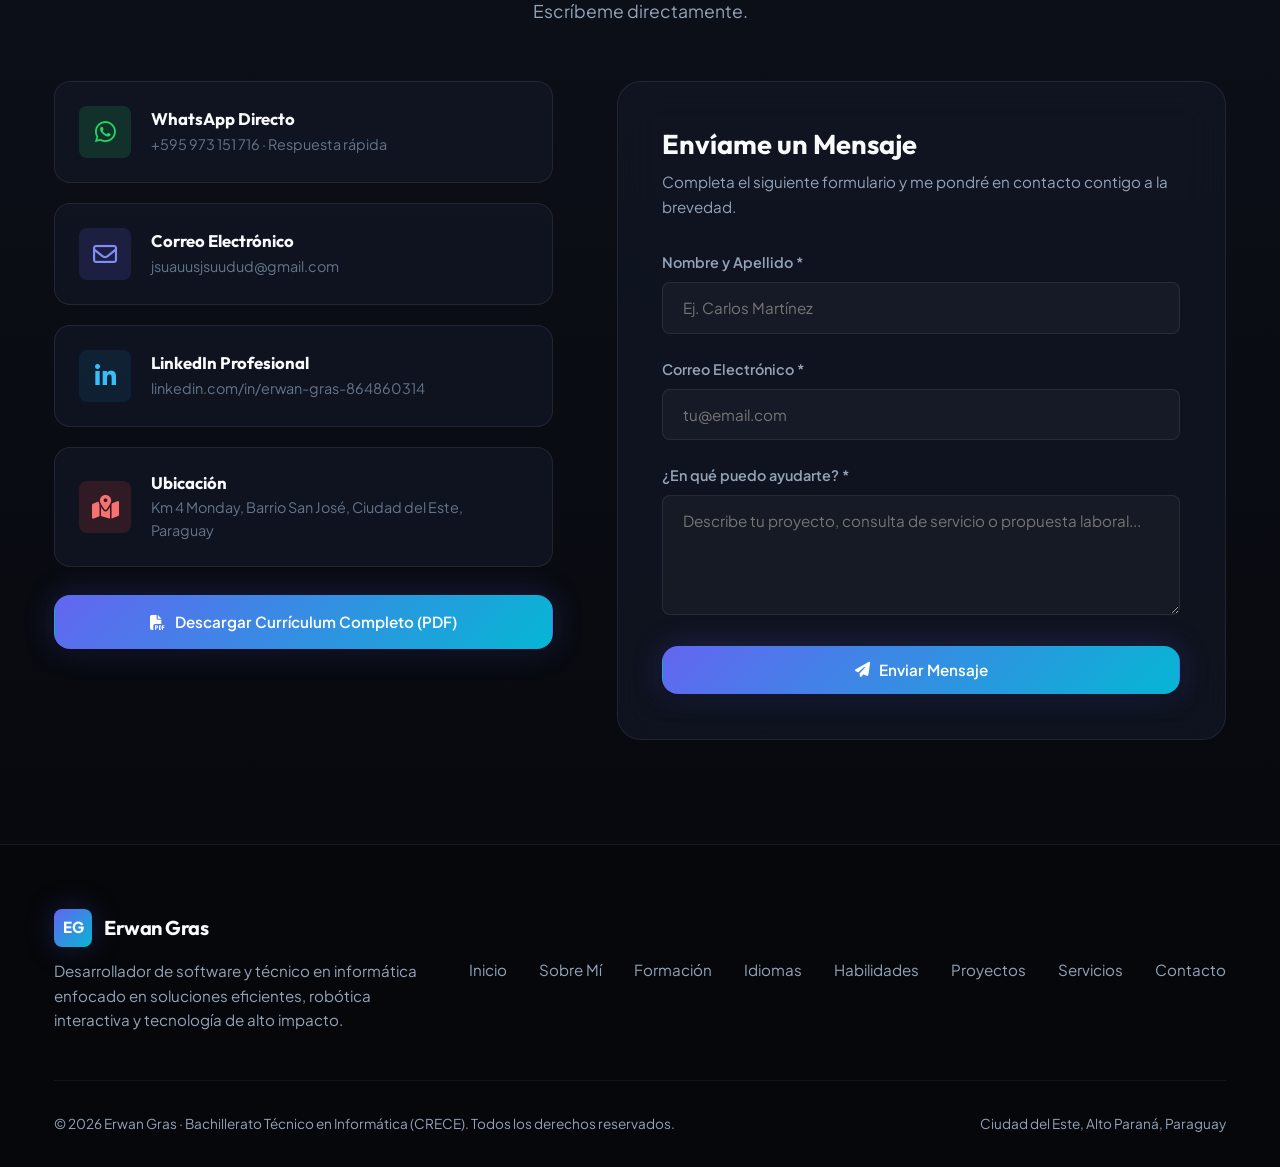
==== commit e6d93a24: "perf: instant mobile load, defer non-critical assets and add netlify config" ====
--- a/index.html
+++ b/index.html
@@ -16,18 +16,26 @@
     <meta property="og:image" content="https://erwangras.github.io/assets/profile.jpg">
     <link rel="canonical" href="https://erwangras.github.io/">
     
-    <!-- Google Fonts: Plus Jakarta Sans & Outfit -->
+    <!-- Instant Dark Theme Background to eliminate white flash on mobile -->
+    <style>
+        html, body {
+            background-color: #07090e !important;
+            color: #f8fafc;
+        }
+    </style>
+    
+    <!-- Google Fonts: Plus Jakarta Sans & Outfit (Non-blocking) -->
     <link rel="preconnect" href="https://fonts.googleapis.com">
     <link rel="preconnect" href="https://fonts.gstatic.com" crossorigin>
-    <link href="https://fonts.googleapis.com/css2?family=Outfit:wght@400;500;600;700;800;900&family=Plus+Jakarta+Sans:wght@300;400;500;600;700;800&display=swap" rel="stylesheet">
+    <link rel="stylesheet" href="https://fonts.googleapis.com/css2?family=Outfit:wght@400;500;600;700;800;900&family=Plus+Jakarta+Sans:wght@300;400;500;600;700;800&display=swap" media="print" onload="this.media='all'">
     
-    <!-- Font Awesome Icons 6.5.1 -->
-    <link rel="stylesheet" href="https://cdnjs.cloudflare.com/ajax/libs/font-awesome/6.5.1/css/all.min.css">
+    <!-- Font Awesome Icons 6.5.1 (Non-blocking) -->
+    <link rel="stylesheet" href="https://cdnjs.cloudflare.com/ajax/libs/font-awesome/6.5.1/css/all.min.css" media="print" onload="this.media='all'">
     
     <!-- Custom CSS with cache buster -->
-    <link rel="stylesheet" href="styles.css?v=2.5">
+    <link rel="stylesheet" href="styles.css?v=2.6">
 </head>
-<body>
+<body style="background-color: #07090e;">
 
     <!-- Ambient Glow Lighting -->
     <div class="ambient-glow glow-top-left" aria-hidden="true"></div>
@@ -1288,10 +1296,10 @@
         </div>
     </div>
 
-    <!-- PayPal SDK -->
-    <script src="https://www.paypal.com/sdk/js?client-id=sb&currency=USD"></script>
+    <!-- PayPal SDK (Deferred) -->
+    <script src="https://www.paypal.com/sdk/js?client-id=sb&currency=USD" defer></script>
     
-    <!-- Custom JavaScript with cache buster -->
-    <script src="script.js?v=2.5"></script>
+    <!-- Custom JavaScript with cache buster (Deferred) -->
+    <script src="script.js?v=2.6" defer></script>
 </body>
 </html>
